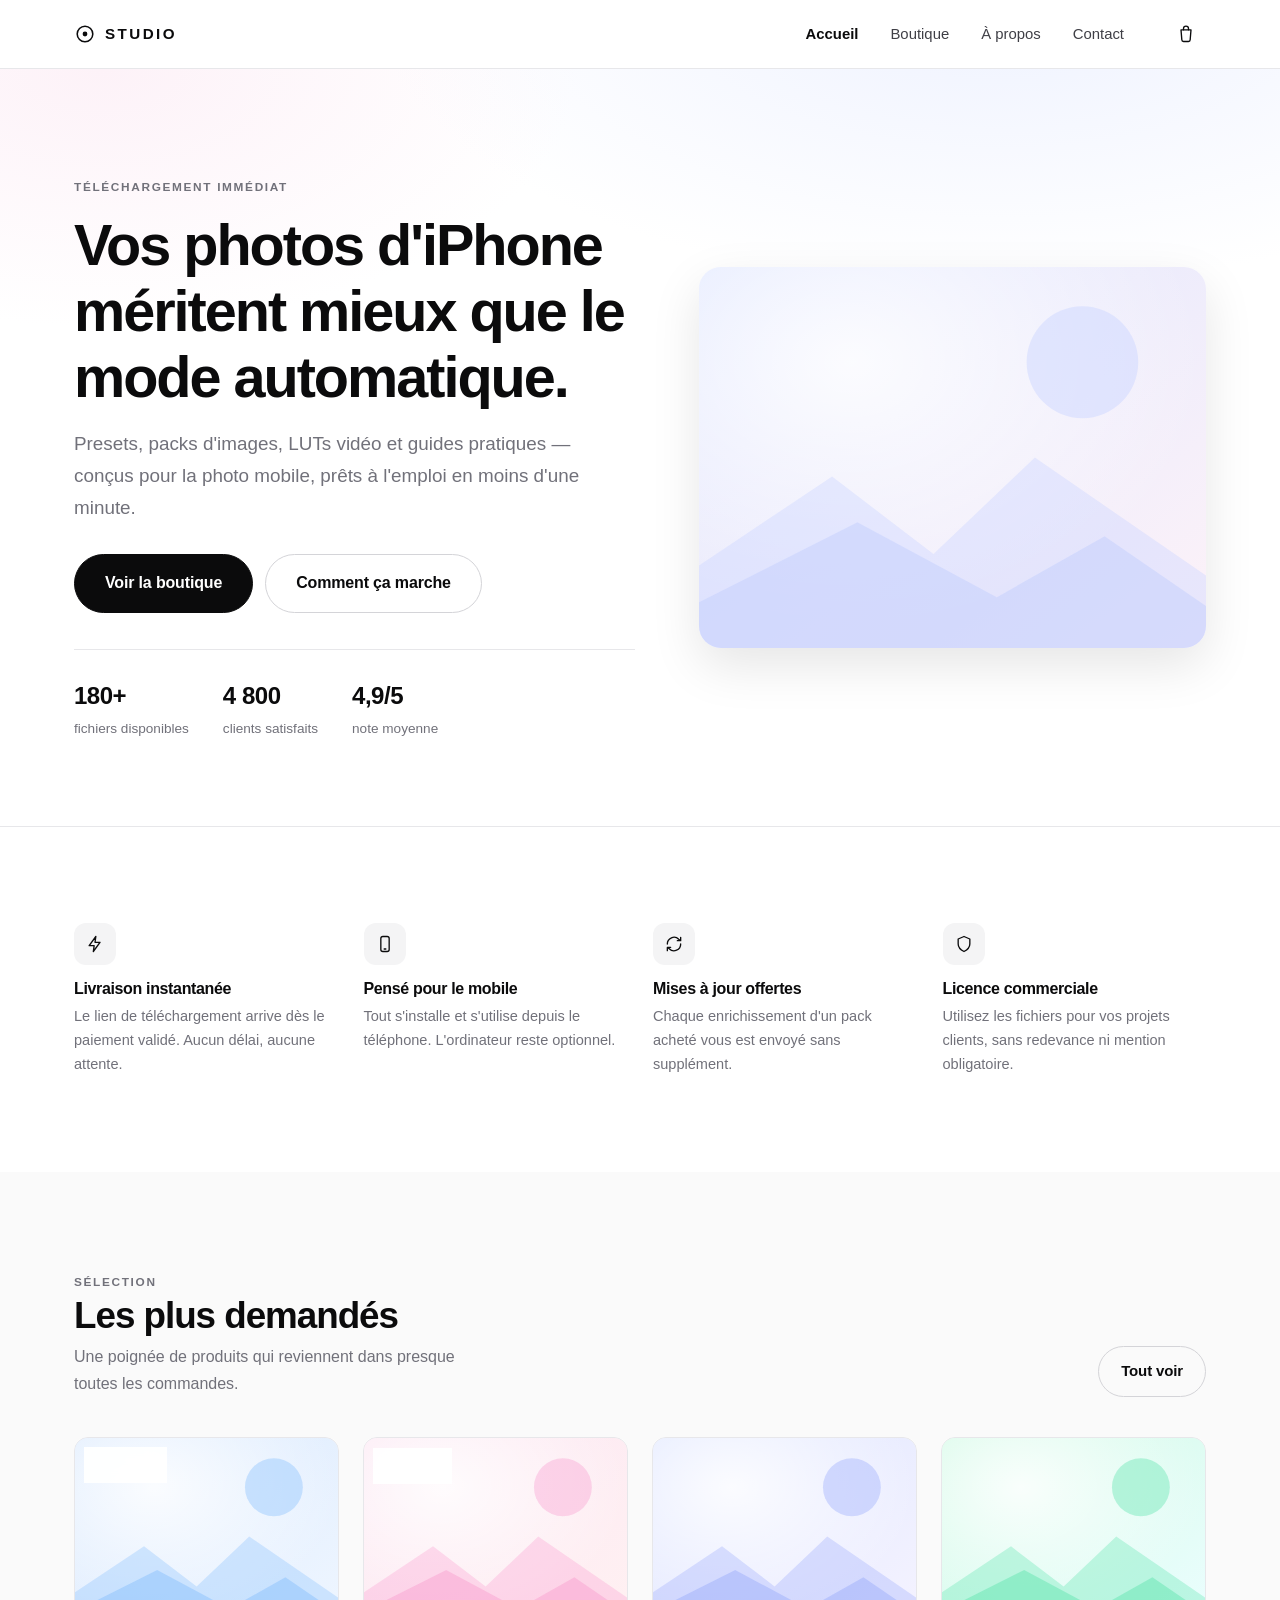
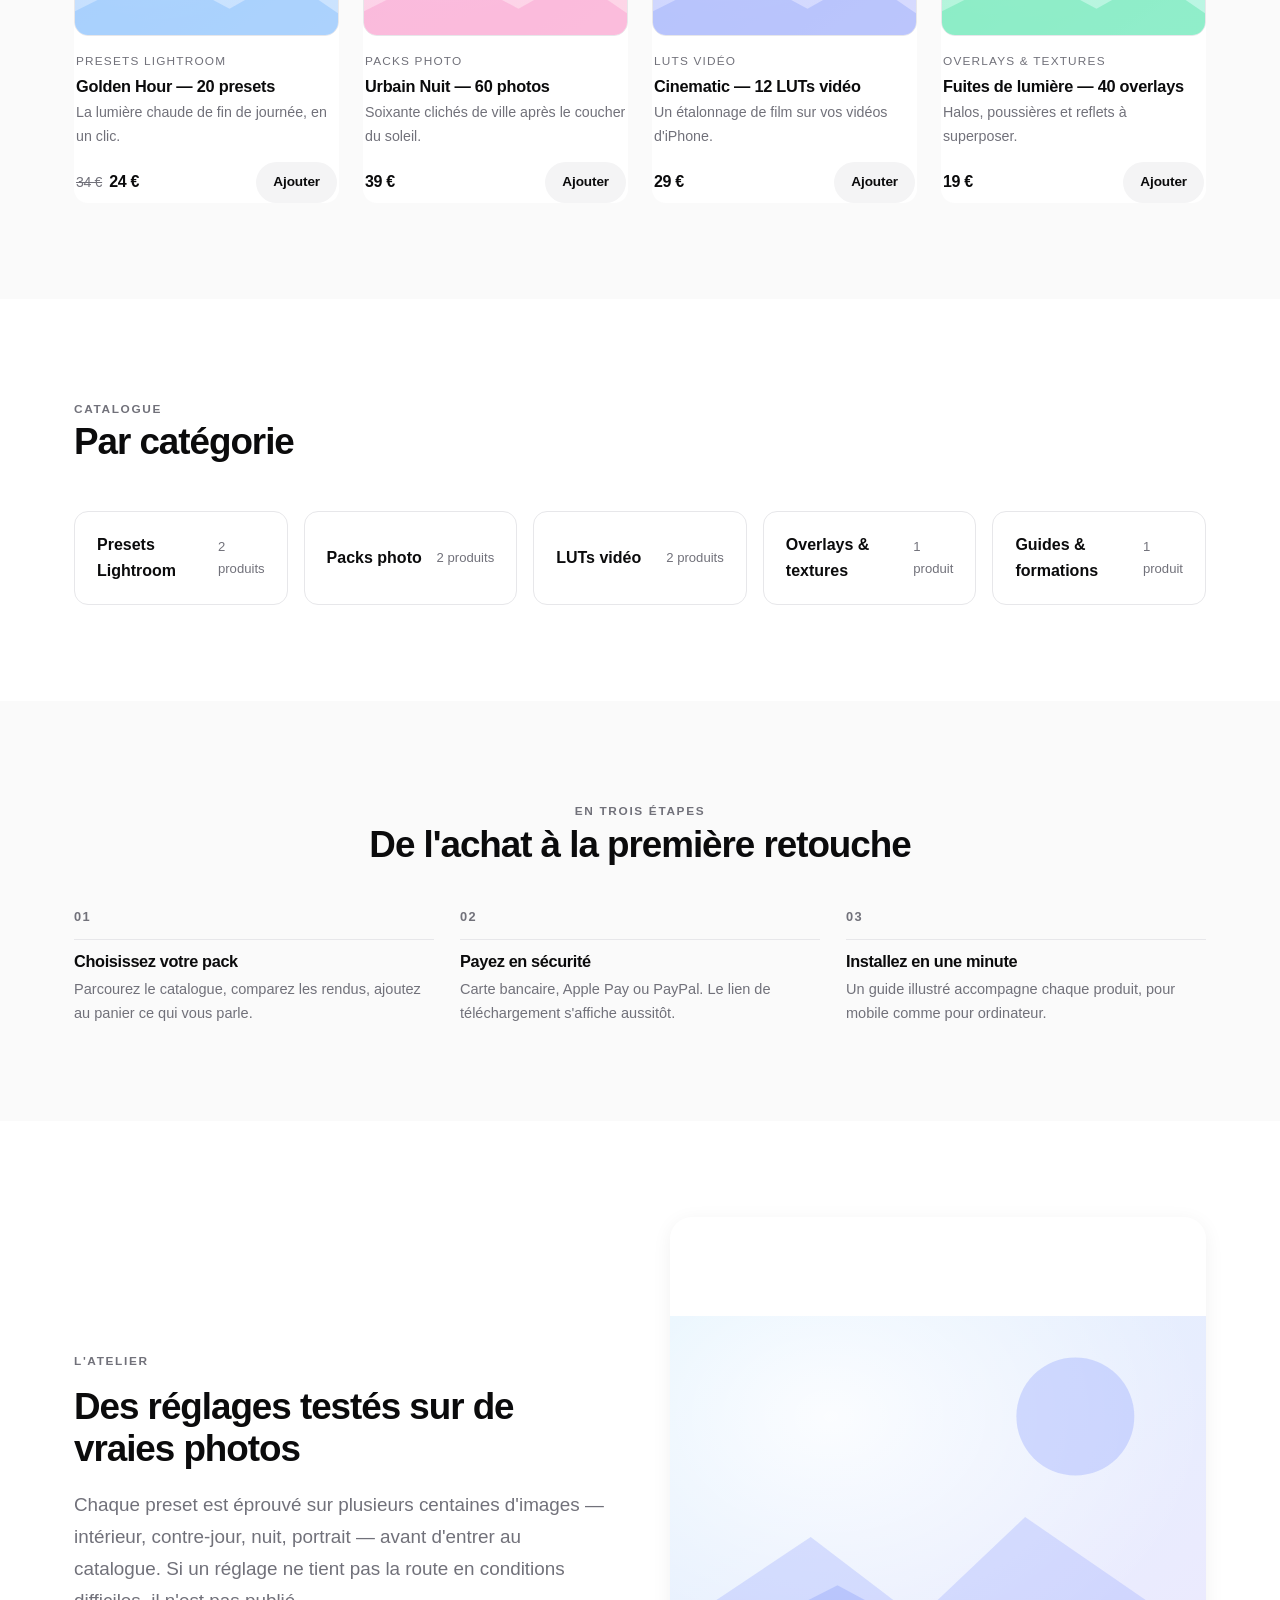
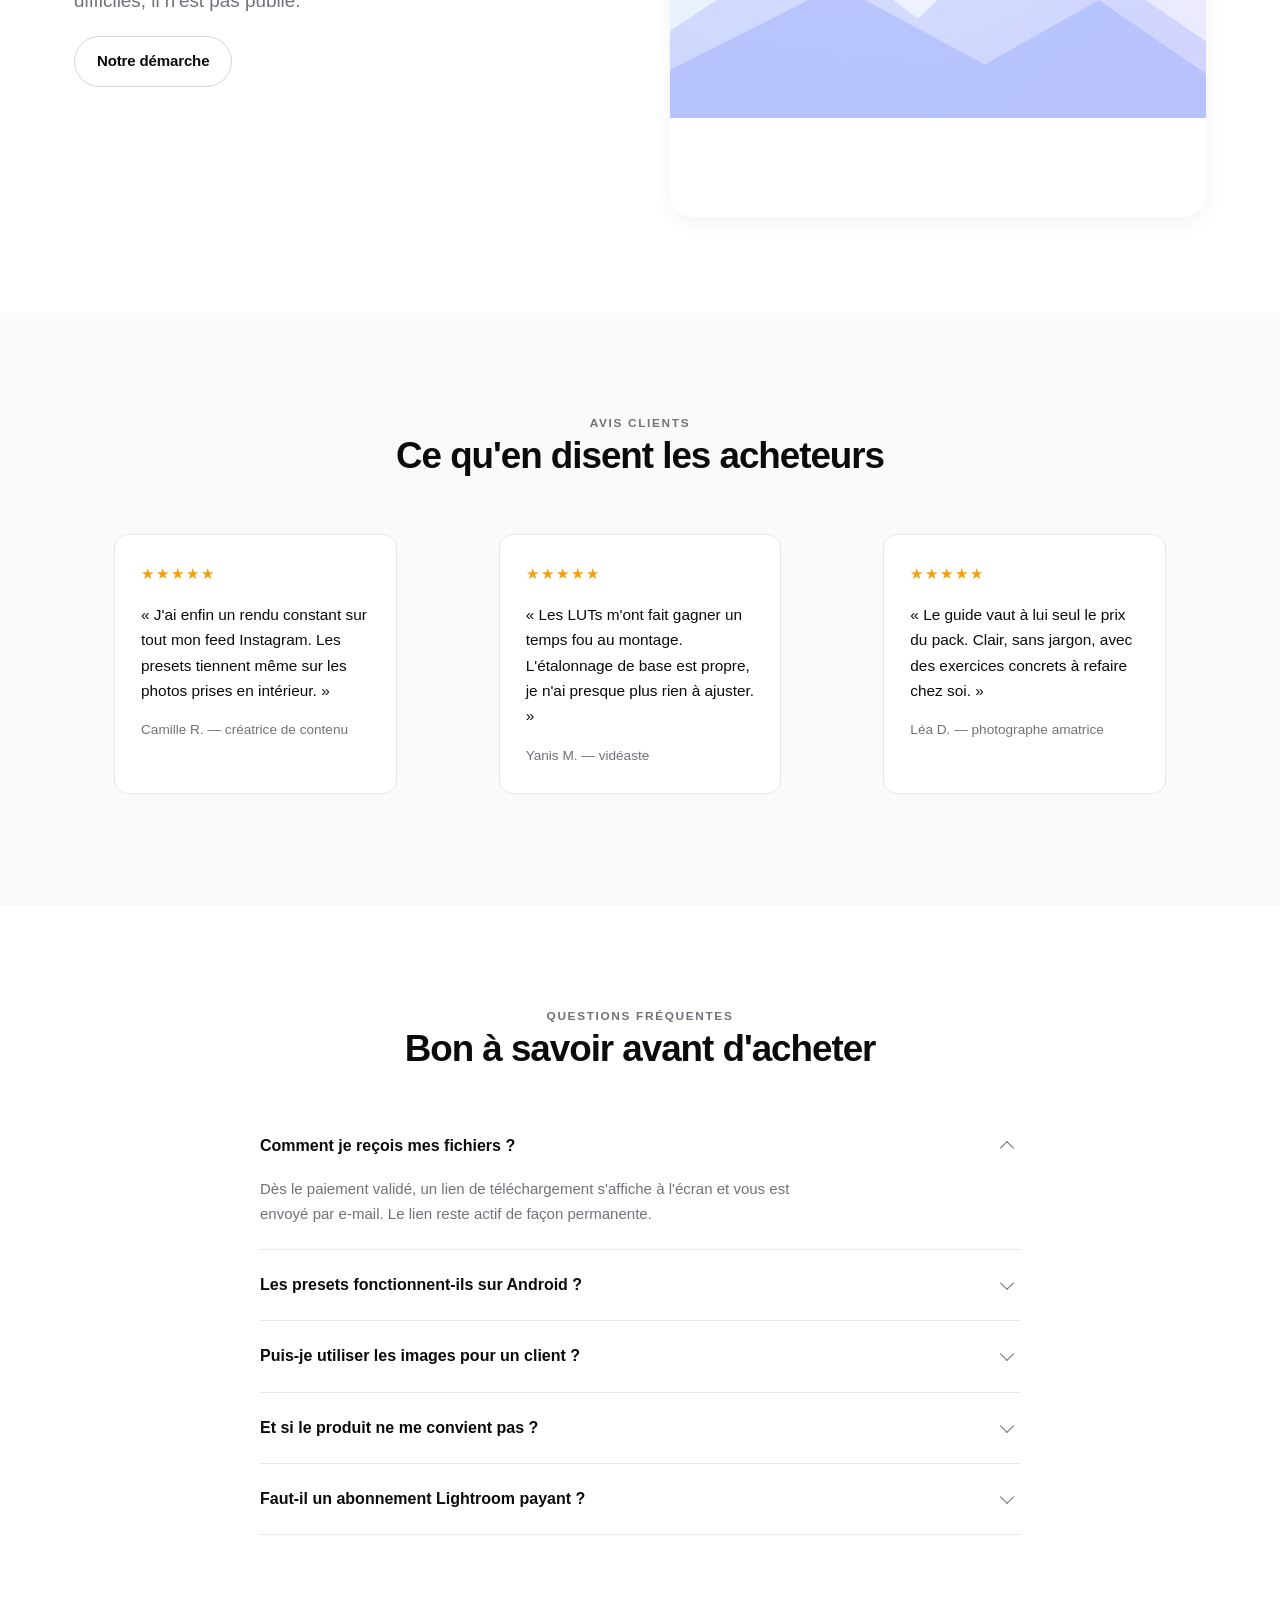
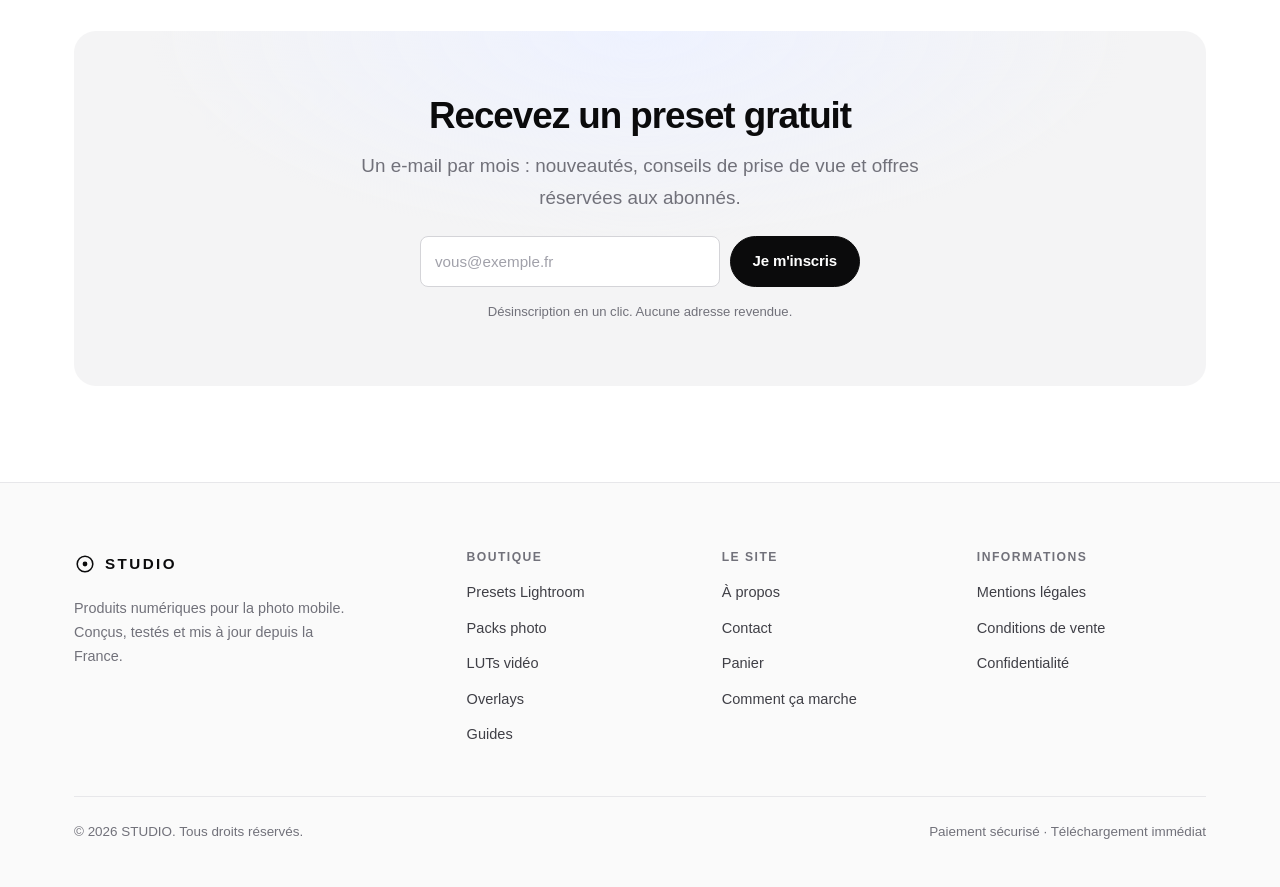
==== index.html @ 1406fff4 "Ajoute le thème complet de boutique de produits numériques Site statique en HTML/CSS/JS, sans dépend" ====
<!DOCTYPE html>
<html lang="fr">
<head>
<meta charset="utf-8">
<meta name="viewport" content="width=device-width, initial-scale=1">
<title>STUDIO — Produits numériques pour la photo mobile</title>
<meta name="description" content="Presets, packs photo, LUTs et guides pour tirer le meilleur de vos photos prises au smartphone. Téléchargement immédiat.">
<link rel="icon" href="assets/img/favicon.svg" type="image/svg+xml">
<link rel="stylesheet" href="assets/css/style.css">
</head>
<body>
<a class="skip-link" href="#contenu">Aller au contenu</a>

<!-- ================= EN-TÊTE ================= -->
<header class="header">
  <div class="container header__inner">
    <a class="logo" href="index.html">
      <svg viewBox="0 0 24 24" fill="none" stroke="currentColor" stroke-width="1.7" aria-hidden="true">
        <circle cx="12" cy="12" r="8.5"/><circle cx="12" cy="12" r="2.6" fill="currentColor" stroke="none"/>
      </svg>
      STUDIO
    </a>

    <nav class="nav" id="nav" aria-label="Navigation principale">
      <a href="index.html" aria-current="page">Accueil</a>
      <a href="boutique.html">Boutique</a>
      <a href="a-propos.html">À propos</a>
      <a href="contact.html">Contact</a>
    </nav>

    <div class="header__actions">
      <a class="icon-btn" href="panier.html" aria-label="Voir le panier">
        <svg viewBox="0 0 24 24" fill="none" stroke="currentColor" stroke-width="1.6" stroke-linecap="round" stroke-linejoin="round" aria-hidden="true">
          <path d="M6 7h12l-1 12a2 2 0 01-2 2H9a2 2 0 01-2-2L6 7z"/><path d="M9 7V5.5a3 3 0 016 0V7"/>
        </svg>
        <span class="cart-count" data-cart-count hidden>0</span>
      </a>
      <button class="icon-btn burger" id="burger" aria-label="Ouvrir le menu" aria-expanded="false" aria-controls="nav">
        <svg viewBox="0 0 24 24" fill="none" stroke="currentColor" stroke-width="1.7" stroke-linecap="round" aria-hidden="true">
          <path d="M4 7h16M4 12h16M4 17h16"/>
        </svg>
      </button>
    </div>
  </div>
</header>

<main id="contenu">

  <!-- ================= HERO ================= -->
  <section class="hero">
    <div class="container hero__grid">
      <div>
        <p class="eyebrow">Téléchargement immédiat</p>
        <h1>Vos photos d'iPhone méritent mieux que le mode automatique.</h1>
        <p class="lead">
          Presets, packs d'images, LUTs vidéo et guides pratiques — conçus pour
          la photo mobile, prêts à l'emploi en moins d'une minute.
        </p>
        <div class="btn-row">
          <a class="btn btn--lg" href="boutique.html">Voir la boutique</a>
          <a class="btn btn--ghost btn--lg" href="#comment">Comment ça marche</a>
        </div>

        <div class="hero__stats">
          <div><strong>180+</strong><span>fichiers disponibles</span></div>
          <div><strong>4 800</strong><span>clients satisfaits</span></div>
          <div><strong>4,9/5</strong><span>note moyenne</span></div>
        </div>
      </div>

      <div class="hero__media">
        <img src="assets/img/hero.svg" alt="Aperçu d'une photo retouchée" width="800" height="600" fetchpriority="high">
      </div>
    </div>
  </section>

  <!-- ================= AVANTAGES ================= -->
  <section class="section section--line">
    <div class="container">
      <div class="features">
        <div class="feature reveal">
          <div class="feature__icon">
            <svg viewBox="0 0 24 24" fill="none" stroke="currentColor" stroke-width="1.6" stroke-linecap="round" stroke-linejoin="round" aria-hidden="true"><path d="M13 3L5 14h6l-1 7 8-11h-6l1-7z"/></svg>
          </div>
          <h3>Livraison instantanée</h3>
          <p>Le lien de téléchargement arrive dès le paiement validé. Aucun délai, aucune attente.</p>
        </div>
        <div class="feature reveal">
          <div class="feature__icon">
            <svg viewBox="0 0 24 24" fill="none" stroke="currentColor" stroke-width="1.6" stroke-linecap="round" stroke-linejoin="round" aria-hidden="true"><rect x="7" y="3" width="10" height="18" rx="2.5"/><path d="M11 18h2"/></svg>
          </div>
          <h3>Pensé pour le mobile</h3>
          <p>Tout s'installe et s'utilise depuis le téléphone. L'ordinateur reste optionnel.</p>
        </div>
        <div class="feature reveal">
          <div class="feature__icon">
            <svg viewBox="0 0 24 24" fill="none" stroke="currentColor" stroke-width="1.6" stroke-linecap="round" stroke-linejoin="round" aria-hidden="true"><path d="M4 12a8 8 0 0113.7-5.7L20 8M20 4v4h-4M20 12a8 8 0 01-13.7 5.7L4 16M4 20v-4h4"/></svg>
          </div>
          <h3>Mises à jour offertes</h3>
          <p>Chaque enrichissement d'un pack acheté vous est envoyé sans supplément.</p>
        </div>
        <div class="feature reveal">
          <div class="feature__icon">
            <svg viewBox="0 0 24 24" fill="none" stroke="currentColor" stroke-width="1.6" stroke-linecap="round" stroke-linejoin="round" aria-hidden="true"><path d="M12 3l7 3v6c0 4-3 7-7 9-4-2-7-5-7-9V6l7-3z"/></svg>
          </div>
          <h3>Licence commerciale</h3>
          <p>Utilisez les fichiers pour vos projets clients, sans redevance ni mention obligatoire.</p>
        </div>
      </div>
    </div>
  </section>

  <!-- ================= PRODUITS VEDETTES ================= -->
  <section class="section section--soft">
    <div class="container">
      <div class="section-head">
        <div>
          <p class="eyebrow">Sélection</p>
          <h2>Les plus demandés</h2>
          <p>Une poignée de produits qui reviennent dans presque toutes les commandes.</p>
        </div>
        <a class="btn btn--ghost" href="boutique.html">Tout voir</a>
      </div>
      <div class="grid-products" id="grille-vedettes"></div>
    </div>
  </section>

  <!-- ================= CATÉGORIES ================= -->
  <section class="section">
    <div class="container">
      <div class="section-head">
        <div>
          <p class="eyebrow">Catalogue</p>
          <h2>Par catégorie</h2>
        </div>
      </div>
      <div class="cat-grid" id="grille-categories"></div>
    </div>
  </section>

  <!-- ================= COMMENT ÇA MARCHE ================= -->
  <section class="section section--soft" id="comment">
    <div class="container">
      <div class="section-head text-center" style="display:block;text-align:center">
        <p class="eyebrow">En trois étapes</p>
        <h2>De l'achat à la première retouche</h2>
      </div>
      <div class="steps">
        <div class="step reveal">
          <h3>Choisissez votre pack</h3>
          <p>Parcourez le catalogue, comparez les rendus, ajoutez au panier ce qui vous parle.</p>
        </div>
        <div class="step reveal">
          <h3>Payez en sécurité</h3>
          <p>Carte bancaire, Apple&nbsp;Pay ou PayPal. Le lien de téléchargement s'affiche aussitôt.</p>
        </div>
        <div class="step reveal">
          <h3>Installez en une minute</h3>
          <p>Un guide illustré accompagne chaque produit, pour mobile comme pour ordinateur.</p>
        </div>
      </div>
    </div>
  </section>

  <!-- ================= À PROPOS (aperçu) ================= -->
  <section class="section">
    <div class="container split">
      <div>
        <p class="eyebrow">L'atelier</p>
        <h2>Des réglages testés sur de vraies photos</h2>
        <p class="lead">
          Chaque preset est éprouvé sur plusieurs centaines d'images — intérieur,
          contre-jour, nuit, portrait — avant d'entrer au catalogue. Si un réglage
          ne tient pas la route en conditions difficiles, il n'est pas publié.
        </p>
        <div class="btn-row">
          <a class="btn btn--ghost" href="a-propos.html">Notre démarche</a>
        </div>
      </div>
      <img src="assets/img/apropos.svg" alt="Espace de travail de retouche" width="800" height="600" loading="lazy">
    </div>
  </section>

  <!-- ================= AVIS ================= -->
  <section class="section section--soft">
    <div class="container">
      <div class="section-head text-center" style="display:block;text-align:center">
        <p class="eyebrow">Avis clients</p>
        <h2>Ce qu'en disent les acheteurs</h2>
      </div>
      <div class="quotes">
        <blockquote class="quote reveal">
          <p class="stars" aria-label="5 étoiles sur 5">★★★★★</p>
          <p>« J'ai enfin un rendu constant sur tout mon feed Instagram. Les presets tiennent même sur les photos prises en intérieur. »</p>
          <footer>Camille R. — créatrice de contenu</footer>
        </blockquote>
        <blockquote class="quote reveal">
          <p class="stars" aria-label="5 étoiles sur 5">★★★★★</p>
          <p>« Les LUTs m'ont fait gagner un temps fou au montage. L'étalonnage de base est propre, je n'ai presque plus rien à ajuster. »</p>
          <footer>Yanis M. — vidéaste</footer>
        </blockquote>
        <blockquote class="quote reveal">
          <p class="stars" aria-label="5 étoiles sur 5">★★★★★</p>
          <p>« Le guide vaut à lui seul le prix du pack. Clair, sans jargon, avec des exercices concrets à refaire chez soi. »</p>
          <footer>Léa D. — photographe amatrice</footer>
        </blockquote>
      </div>
    </div>
  </section>

  <!-- ================= FAQ ================= -->
  <section class="section">
    <div class="container">
      <div class="section-head text-center" style="display:block;text-align:center">
        <p class="eyebrow">Questions fréquentes</p>
        <h2>Bon à savoir avant d'acheter</h2>
      </div>
      <div class="faq">
        <details open>
          <summary>Comment je reçois mes fichiers ?</summary>
          <p>Dès le paiement validé, un lien de téléchargement s'affiche à l'écran et vous est envoyé par e-mail. Le lien reste actif de façon permanente.</p>
        </details>
        <details>
          <summary>Les presets fonctionnent-ils sur Android ?</summary>
          <p>Oui. Les fichiers .DNG et .XMP s'importent dans Lightroom mobile sur Android comme sur iOS, ainsi que dans Lightroom Classic et Camera Raw sur ordinateur.</p>
        </details>
        <details>
          <summary>Puis-je utiliser les images pour un client ?</summary>
          <p>Oui, la licence commerciale est incluse dans tous les packs photo et LUTs. Seule la revente ou la redistribution des fichiers tels quels est interdite.</p>
        </details>
        <details>
          <summary>Et si le produit ne me convient pas ?</summary>
          <p>Écrivez-nous dans les quatorze jours en expliquant ce qui ne va pas : soit nous vous aidons à obtenir le rendu voulu, soit nous vous remboursons.</p>
        </details>
        <details>
          <summary>Faut-il un abonnement Lightroom payant ?</summary>
          <p>Non. La version gratuite de Lightroom mobile suffit pour importer et appliquer les presets fournis.</p>
        </details>
      </div>
    </div>
  </section>

  <!-- ================= CTA ================= -->
  <section class="section" style="padding-top:0">
    <div class="container">
      <div class="cta-band">
        <h2>Recevez un preset gratuit</h2>
        <p class="lead" style="margin-inline:auto">
          Un e-mail par mois : nouveautés, conseils de prise de vue et offres réservées aux abonnés.
        </p>
        <form class="newsletter" data-form-demo="Merci ! Votre preset gratuit arrive par e-mail." novalidate>
          <label class="sr-only" for="email-newsletter">Votre adresse e-mail</label>
          <input class="input" id="email-newsletter" type="email" name="email" placeholder="vous@exemple.fr" required>
          <button class="btn" type="submit">Je m'inscris</button>
        </form>
        <p class="form-note" style="margin-top:14px">Désinscription en un clic. Aucune adresse revendue.</p>
      </div>
    </div>
  </section>

</main>

<!-- ================= PIED DE PAGE ================= -->
<footer class="footer">
  <div class="container">
    <div class="footer__grid">
      <div class="footer__brand">
        <a class="logo" href="index.html">
          <svg viewBox="0 0 24 24" fill="none" stroke="currentColor" stroke-width="1.7" aria-hidden="true">
            <circle cx="12" cy="12" r="8.5"/><circle cx="12" cy="12" r="2.6" fill="currentColor" stroke="none"/>
          </svg>
          STUDIO
        </a>
        <p>Produits numériques pour la photo mobile. Conçus, testés et mis à jour depuis la France.</p>
      </div>
      <div>
        <h4>Boutique</h4>
        <ul>
          <li><a href="boutique.html?categorie=presets">Presets Lightroom</a></li>
          <li><a href="boutique.html?categorie=packs">Packs photo</a></li>
          <li><a href="boutique.html?categorie=luts">LUTs vidéo</a></li>
          <li><a href="boutique.html?categorie=overlays">Overlays</a></li>
          <li><a href="boutique.html?categorie=guides">Guides</a></li>
        </ul>
      </div>
      <div>
        <h4>Le site</h4>
        <ul>
          <li><a href="a-propos.html">À propos</a></li>
          <li><a href="contact.html">Contact</a></li>
          <li><a href="panier.html">Panier</a></li>
          <li><a href="index.html#comment">Comment ça marche</a></li>
        </ul>
      </div>
      <div>
        <h4>Informations</h4>
        <ul>
          <li><a href="mentions-legales.html">Mentions légales</a></li>
          <li><a href="mentions-legales.html#cgv">Conditions de vente</a></li>
          <li><a href="mentions-legales.html#confidentialite">Confidentialité</a></li>
        </ul>
      </div>
    </div>
    <div class="footer__bottom">
      <p>© <span data-annee>2026</span> STUDIO. Tous droits réservés.</p>
      <p>Paiement sécurisé · Téléchargement immédiat</p>
    </div>
  </div>
</footer>

<script src="assets/js/products.js"></script>
<script src="assets/js/app.js"></script>
</body>
</html>
---- assets/css/style.css ----
/* =============================================================
   STUDIO — thème boutique de produits numériques
   Feuille de style unique. Sections :
     1. Variables & reset      6. Cartes produit
     2. Typographie            7. Page produit
     3. Boutons & formulaires  8. Panier
     4. En-tête & navigation   9. Sections de contenu
     5. Hero                  10. Pied de page & utilitaires
   ============================================================= */

/* ---------- 1. Variables & reset ---------- */
:root {
  --bg: #ffffff;
  --bg-soft: #fafafa;
  --bg-tint: #f4f4f5;
  --text: #0b0b0c;
  --text-soft: #3f3f46;
  --muted: #71717a;
  --line: #e7e7ea;
  --line-strong: #d4d4d8;
  --accent: #0b0b0c;
  --accent-soft: #2563eb;
  --success: #059669;
  --danger: #dc2626;

  --radius-sm: 8px;
  --radius: 14px;
  --radius-lg: 22px;

  --shadow-sm: 0 1px 2px rgba(9, 9, 11, .05);
  --shadow: 0 4px 20px rgba(9, 9, 11, .06);
  --shadow-lg: 0 18px 50px rgba(9, 9, 11, .10);

  --container: 1180px;
  --header-h: 68px;

  --font: -apple-system, BlinkMacSystemFont, "Segoe UI", Inter, Roboto,
    "Helvetica Neue", Arial, sans-serif;

  --ease: cubic-bezier(.22, .61, .36, 1);
}

*,
*::before,
*::after { box-sizing: border-box; }

html {
  -webkit-text-size-adjust: 100%;
  scroll-behavior: smooth;
  scroll-padding-top: calc(var(--header-h) + 16px);
}

body {
  margin: 0;
  font-family: var(--font);
  font-size: 16px;
  line-height: 1.65;
  color: var(--text);
  background: var(--bg);
  -webkit-font-smoothing: antialiased;
  text-rendering: optimizeLegibility;
}

img { max-width: 100%; display: block; }
a { color: inherit; text-decoration: none; }
button { font: inherit; color: inherit; }

:focus-visible {
  outline: 2px solid var(--accent-soft);
  outline-offset: 3px;
  border-radius: 4px;
}

::selection { background: #0b0b0c; color: #fff; }

.container {
  width: 100%;
  max-width: var(--container);
  margin-inline: auto;
  padding-inline: 24px;
}

.skip-link {
  position: absolute;
  left: -9999px;
  top: 8px;
  z-index: 200;
  background: var(--text);
  color: #fff;
  padding: 10px 16px;
  border-radius: var(--radius-sm);
}
.skip-link:focus { left: 16px; }

/* ---------- 2. Typographie ---------- */
h1, h2, h3, h4 {
  margin: 0 0 .5em;
  line-height: 1.15;
  letter-spacing: -.022em;
  font-weight: 600;
}
h1 { font-size: clamp(2.1rem, 5.2vw, 3.6rem); letter-spacing: -.035em; }
h2 { font-size: clamp(1.6rem, 3.4vw, 2.3rem); letter-spacing: -.028em; }
h3 { font-size: 1.15rem; }
p  { margin: 0 0 1em; }

.lead {
  font-size: clamp(1.02rem, 1.6vw, 1.18rem);
  color: var(--muted);
  line-height: 1.7;
  max-width: 58ch;
}

.eyebrow {
  display: inline-block;
  font-size: .74rem;
  font-weight: 600;
  letter-spacing: .14em;
  text-transform: uppercase;
  color: var(--muted);
  margin-bottom: 14px;
}

.section-head {
  display: flex;
  align-items: flex-end;
  justify-content: space-between;
  gap: 24px;
  flex-wrap: wrap;
  margin-bottom: 40px;
}
.section-head h2 { margin-bottom: .2em; }
.section-head p { margin: 0; color: var(--muted); max-width: 46ch; }

.text-center { text-align: center; }
.text-center .lead,
.text-center .section-head p { margin-inline: auto; }
.text-center .section-head { flex-direction: column; align-items: center; }

/* ---------- 3. Boutons & formulaires ---------- */
.btn {
  --btn-bg: var(--accent);
  --btn-fg: #fff;
  --btn-bd: var(--accent);
  display: inline-flex;
  align-items: center;
  justify-content: center;
  gap: 9px;
  padding: 12px 22px;
  border: 1px solid var(--btn-bd);
  border-radius: 999px;
  background: var(--btn-bg);
  color: var(--btn-fg);
  font-size: .94rem;
  font-weight: 550;
  letter-spacing: -.01em;
  cursor: pointer;
  transition: transform .18s var(--ease), background .18s var(--ease),
    border-color .18s var(--ease), color .18s var(--ease), box-shadow .18s var(--ease);
  white-space: nowrap;
}
.btn:hover { transform: translateY(-1px); box-shadow: var(--shadow); }
.btn:active { transform: translateY(0); }

.btn--ghost {
  --btn-bg: transparent;
  --btn-fg: var(--text);
  --btn-bd: var(--line-strong);
}
.btn--ghost:hover { --btn-bd: var(--text); }

.btn--soft {
  --btn-bg: var(--bg-tint);
  --btn-fg: var(--text);
  --btn-bd: transparent;
}
.btn--soft:hover { --btn-bg: #e9e9ec; }

.btn--block { width: 100%; }
.btn--lg { padding: 15px 30px; font-size: 1rem; }
.btn--sm { padding: 8px 16px; font-size: .85rem; }
.btn[disabled] { opacity: .45; pointer-events: none; }

.btn-row {
  display: flex;
  gap: 12px;
  flex-wrap: wrap;
}
.text-center .btn-row { justify-content: center; }

.field { margin-bottom: 18px; }
.field label {
  display: block;
  font-size: .86rem;
  font-weight: 550;
  margin-bottom: 7px;
}
.input,
.select,
.textarea {
  width: 100%;
  padding: 12px 14px;
  border: 1px solid var(--line-strong);
  border-radius: var(--radius-sm);
  background: var(--bg);
  font: inherit;
  font-size: .95rem;
  color: var(--text);
  transition: border-color .16s var(--ease), box-shadow .16s var(--ease);
}
.input::placeholder, .textarea::placeholder { color: #a1a1aa; }
.input:focus, .select:focus, .textarea:focus {
  outline: none;
  border-color: var(--text);
  box-shadow: 0 0 0 3px rgba(11, 11, 12, .07);
}
.textarea { resize: vertical; min-height: 140px; }
.select {
  appearance: none;
  padding-right: 38px;
  background-image: url("data:image/svg+xml,%3Csvg xmlns='http://www.w3.org/2000/svg' viewBox='0 0 12 12'%3E%3Cpath d='M2 4.5L6 8.5L10 4.5' stroke='%2371717a' stroke-width='1.5' fill='none' stroke-linecap='round'/%3E%3C/svg%3E");
  background-repeat: no-repeat;
  background-position: right 13px center;
  background-size: 12px;
  cursor: pointer;
}
.form-note { font-size: .82rem; color: var(--muted); margin: 0; }

/* ---------- 4. En-tête & navigation ---------- */
.header {
  position: sticky;
  top: 0;
  z-index: 100;
  background: rgba(255, 255, 255, .82);
  backdrop-filter: saturate(180%) blur(14px);
  -webkit-backdrop-filter: saturate(180%) blur(14px);
  border-bottom: 1px solid var(--line);
}
.header__inner {
  height: var(--header-h);
  display: flex;
  align-items: center;
  gap: 28px;
}

.logo {
  display: inline-flex;
  align-items: center;
  gap: 9px;
  font-weight: 650;
  letter-spacing: .16em;
  font-size: .95rem;
  text-transform: uppercase;
}
.logo svg { width: 22px; height: 22px; flex: none; }

.nav {
  display: flex;
  align-items: center;
  gap: 4px;
  margin-left: auto;
}
.nav a {
  padding: 8px 14px;
  border-radius: 999px;
  font-size: .93rem;
  color: var(--text-soft);
  transition: color .16s var(--ease), background .16s var(--ease);
}
.nav a:hover { color: var(--text); background: var(--bg-tint); }
.nav a[aria-current="page"] { color: var(--text); font-weight: 550; }

.header__actions { display: flex; align-items: center; gap: 8px; }

.icon-btn {
  position: relative;
  display: inline-flex;
  align-items: center;
  justify-content: center;
  width: 40px;
  height: 40px;
  border: 1px solid transparent;
  border-radius: 999px;
  background: transparent;
  cursor: pointer;
  transition: background .16s var(--ease), border-color .16s var(--ease);
}
.icon-btn:hover { background: var(--bg-tint); }
.icon-btn svg { width: 20px; height: 20px; }

.cart-count {
  position: absolute;
  top: 2px;
  right: 1px;
  min-width: 18px;
  height: 18px;
  padding: 0 5px;
  display: grid;
  place-items: center;
  border-radius: 999px;
  background: var(--text);
  color: #fff;
  font-size: .68rem;
  font-weight: 600;
  line-height: 1;
}
.cart-count[hidden] { display: none; }

.burger { display: none; }

@media (max-width: 860px) {
  .burger { display: inline-flex; }
  .nav {
    position: fixed;
    inset: var(--header-h) 0 auto 0;
    flex-direction: column;
    align-items: stretch;
    gap: 2px;
    padding: 16px 24px 26px;
    background: var(--bg);
    border-bottom: 1px solid var(--line);
    box-shadow: var(--shadow);
    transform: translateY(-8px);
    opacity: 0;
    pointer-events: none;
    transition: opacity .2s var(--ease), transform .2s var(--ease);
  }
  .nav[data-open="true"] {
    transform: translateY(0);
    opacity: 1;
    pointer-events: auto;
  }
  .nav a { padding: 12px 14px; font-size: 1rem; }
}

/* ---------- 5. Hero ---------- */
.hero {
  padding: clamp(56px, 9vw, 104px) 0 clamp(48px, 7vw, 84px);
  background:
    radial-gradient(900px 420px at 78% -10%, #eef2ff 0%, rgba(238, 242, 255, 0) 70%),
    radial-gradient(700px 380px at 8% 0%, #fdf2f8 0%, rgba(253, 242, 248, 0) 68%);
}
.hero__grid {
  display: grid;
  grid-template-columns: 1.05fr .95fr;
  gap: clamp(32px, 5vw, 64px);
  align-items: center;
}
.hero h1 { margin-bottom: 18px; }
.hero .lead { margin-bottom: 30px; }

.hero__media {
  position: relative;
  border-radius: var(--radius-lg);
  overflow: hidden;
  box-shadow: var(--shadow-lg);
  aspect-ratio: 4 / 3;
}
.hero__media img { width: 100%; height: 100%; object-fit: cover; }

.hero__stats {
  display: flex;
  gap: 34px;
  flex-wrap: wrap;
  margin-top: 36px;
  padding-top: 26px;
  border-top: 1px solid var(--line);
}
.hero__stats div strong {
  display: block;
  font-size: 1.5rem;
  font-weight: 600;
  letter-spacing: -.02em;
}
.hero__stats div span { font-size: .85rem; color: var(--muted); }

@media (max-width: 860px) {
  .hero__grid { grid-template-columns: 1fr; }
  .hero__media { order: -1; aspect-ratio: 16 / 10; }
}

/* ---------- 6. Cartes produit ---------- */
.section { padding: clamp(56px, 8vw, 96px) 0; }
.section--soft { background: var(--bg-soft); }
.section--line { border-top: 1px solid var(--line); }

.grid-products {
  display: grid;
  grid-template-columns: repeat(auto-fill, minmax(258px, 1fr));
  gap: 28px 24px;
}

.card {
  display: flex;
  flex-direction: column;
  background: var(--bg);
  border-radius: var(--radius);
  transition: transform .22s var(--ease);
}
.card:hover { transform: translateY(-4px); }
.card:hover .card__media img { transform: scale(1.045); }

.card__media {
  position: relative;
  border-radius: var(--radius);
  overflow: hidden;
  background: var(--bg-tint);
  aspect-ratio: 4 / 3;
  border: 1px solid var(--line);
}
.card__media img {
  width: 100%;
  height: 100%;
  object-fit: cover;
  transition: transform .5s var(--ease);
}

.badge {
  position: absolute;
  top: 12px;
  left: 12px;
  padding: 5px 11px;
  border-radius: 999px;
  background: rgba(255, 255, 255, .92);
  backdrop-filter: blur(6px);
  font-size: .72rem;
  font-weight: 600;
  letter-spacing: .02em;
  box-shadow: var(--shadow-sm);
}

.card__body { padding: 16px 2px 0; flex: 1; display: flex; flex-direction: column; }
.card__cat {
  font-size: .74rem;
  letter-spacing: .1em;
  text-transform: uppercase;
  color: var(--muted);
  margin-bottom: 6px;
}
.card__title { font-size: 1.02rem; font-weight: 600; margin: 0 0 5px; letter-spacing: -.015em; }
.card__desc {
  font-size: .89rem;
  color: var(--muted);
  margin: 0 0 14px;
  flex: 1;
  display: -webkit-box;
  -webkit-line-clamp: 2;
  -webkit-box-orient: vertical;
  overflow: hidden;
}
.card__foot {
  display: flex;
  align-items: center;
  justify-content: space-between;
  gap: 12px;
}

.price { font-weight: 600; letter-spacing: -.02em; }
.price s { color: var(--muted); font-weight: 400; margin-right: 7px; font-size: .88em; }

.empty-state {
  grid-column: 1 / -1;
  padding: 64px 20px;
  text-align: center;
  color: var(--muted);
  border: 1px dashed var(--line-strong);
  border-radius: var(--radius);
}

/* Filtres boutique */
.filters {
  display: flex;
  align-items: center;
  gap: 12px;
  flex-wrap: wrap;
  margin-bottom: 32px;
  padding-bottom: 24px;
  border-bottom: 1px solid var(--line);
}
.chips { display: flex; gap: 8px; flex-wrap: wrap; }
.chip {
  padding: 8px 15px;
  border: 1px solid var(--line-strong);
  border-radius: 999px;
  background: transparent;
  font-size: .87rem;
  cursor: pointer;
  transition: all .16s var(--ease);
}
.chip:hover { border-color: var(--text); }
.chip[aria-pressed="true"] {
  background: var(--text);
  border-color: var(--text);
  color: #fff;
}
.filters__right {
  margin-left: auto;
  display: flex;
  gap: 10px;
  align-items: center;
  flex-wrap: wrap;
}
.filters__right .input { width: 210px; }
.filters__right .select { width: auto; }
.result-count { font-size: .86rem; color: var(--muted); margin-bottom: 20px; }

/* ---------- 7. Page produit ---------- */
.breadcrumb {
  font-size: .84rem;
  color: var(--muted);
  padding: 22px 0 0;
}
.breadcrumb a:hover { color: var(--text); text-decoration: underline; }
.breadcrumb span { margin: 0 7px; }

.product {
  display: grid;
  grid-template-columns: 1.1fr .9fr;
  gap: clamp(30px, 5vw, 62px);
  padding: 34px 0 clamp(56px, 8vw, 90px);
  align-items: start;
}
.product__media { position: sticky; top: calc(var(--header-h) + 22px); }
.gallery__main {
  border-radius: var(--radius-lg);
  overflow: hidden;
  border: 1px solid var(--line);
  background: var(--bg-tint);
  aspect-ratio: 4 / 3;
}
.gallery__main img { width: 100%; height: 100%; object-fit: cover; }
.gallery__thumbs {
  display: flex;
  gap: 12px;
  margin-top: 12px;
  flex-wrap: wrap;
}
.gallery__thumbs button {
  width: 84px;
  aspect-ratio: 4 / 3;
  padding: 0;
  border: 1px solid var(--line);
  border-radius: var(--radius-sm);
  overflow: hidden;
  background: none;
  cursor: pointer;
  transition: border-color .16s var(--ease), opacity .16s var(--ease);
  opacity: .68;
}
.gallery__thumbs button:hover { opacity: 1; }
.gallery__thumbs button[aria-current="true"] { border-color: var(--text); opacity: 1; }
.gallery__thumbs img { width: 100%; height: 100%; object-fit: cover; }

.product__info h1 { font-size: clamp(1.7rem, 3.4vw, 2.4rem); margin-bottom: 12px; }
.product__price {
  display: flex;
  align-items: baseline;
  gap: 12px;
  font-size: 1.7rem;
  font-weight: 600;
  letter-spacing: -.03em;
  margin: 4px 0 20px;
}
.product__price s { font-size: 1.05rem; color: var(--muted); font-weight: 400; }
.product__actions { display: flex; gap: 12px; flex-wrap: wrap; margin: 26px 0 22px; }

.list-check { list-style: none; padding: 0; margin: 0 0 26px; }
.list-check li {
  position: relative;
  padding-left: 28px;
  margin-bottom: 9px;
  font-size: .94rem;
  color: var(--text-soft);
}
.list-check li::before {
  content: "";
  position: absolute;
  left: 0;
  top: .52em;
  width: 15px;
  height: 8px;
  border-left: 1.8px solid var(--success);
  border-bottom: 1.8px solid var(--success);
  transform: rotate(-45deg);
}

.specs { width: 100%; border-collapse: collapse; font-size: .92rem; }
.specs th, .specs td { padding: 11px 0; text-align: left; border-bottom: 1px solid var(--line); vertical-align: top; }
.specs th { font-weight: 550; width: 42%; color: var(--muted); }

.reassurance {
  display: grid;
  grid-template-columns: repeat(auto-fit, minmax(150px, 1fr));
  gap: 14px;
  margin-top: 26px;
  padding-top: 22px;
  border-top: 1px solid var(--line);
  font-size: .86rem;
  color: var(--muted);
}
.reassurance div { display: flex; gap: 9px; align-items: flex-start; }
.reassurance svg { width: 17px; height: 17px; flex: none; margin-top: 2px; }

@media (max-width: 860px) {
  .product { grid-template-columns: 1fr; }
  .product__media { position: static; }
}

/* ---------- 8. Panier ---------- */
.cart-layout {
  display: grid;
  grid-template-columns: 1fr 340px;
  gap: 40px;
  align-items: start;
  padding-bottom: clamp(56px, 8vw, 90px);
}
.cart-line {
  display: grid;
  grid-template-columns: 92px 1fr auto;
  gap: 18px;
  align-items: center;
  padding: 18px 0;
  border-bottom: 1px solid var(--line);
}
.cart-line:first-child { border-top: 1px solid var(--line); }
.cart-line__img {
  width: 92px;
  aspect-ratio: 4 / 3;
  border-radius: var(--radius-sm);
  overflow: hidden;
  border: 1px solid var(--line);
}
.cart-line__img img { width: 100%; height: 100%; object-fit: cover; }
.cart-line__name { font-weight: 550; margin: 0 0 3px; }
.cart-line__meta { font-size: .84rem; color: var(--muted); margin: 0; }
.cart-line__end { display: flex; align-items: center; gap: 16px; }

.qty {
  display: inline-flex;
  align-items: center;
  border: 1px solid var(--line-strong);
  border-radius: 999px;
  overflow: hidden;
}
.qty button {
  width: 32px;
  height: 32px;
  border: 0;
  background: transparent;
  cursor: pointer;
  font-size: 1rem;
  line-height: 1;
  transition: background .14s var(--ease);
}
.qty button:hover { background: var(--bg-tint); }
.qty span { min-width: 26px; text-align: center; font-size: .9rem; font-variant-numeric: tabular-nums; }

.link-danger {
  background: none;
  border: 0;
  padding: 0;
  font-size: .84rem;
  color: var(--muted);
  cursor: pointer;
  text-decoration: underline;
  text-underline-offset: 3px;
}
.link-danger:hover { color: var(--danger); }

.summary {
  position: sticky;
  top: calc(var(--header-h) + 22px);
  border: 1px solid var(--line);
  border-radius: var(--radius);
  padding: 24px;
  background: var(--bg-soft);
}
.summary h2 { font-size: 1.1rem; margin-bottom: 18px; }
.summary__row {
  display: flex;
  justify-content: space-between;
  gap: 12px;
  font-size: .93rem;
  margin-bottom: 11px;
  color: var(--text-soft);
}
.summary__total {
  display: flex;
  justify-content: space-between;
  font-size: 1.15rem;
  font-weight: 600;
  letter-spacing: -.02em;
  padding-top: 15px;
  margin-top: 6px;
  border-top: 1px solid var(--line-strong);
  color: var(--text);
}

@media (max-width: 860px) {
  .cart-layout { grid-template-columns: 1fr; }
  .summary { position: static; }
  .cart-line { grid-template-columns: 72px 1fr; }
  .cart-line__img { width: 72px; }
  .cart-line__end { grid-column: 1 / -1; justify-content: space-between; }
}

/* ---------- 9. Sections de contenu ---------- */
.features {
  display: grid;
  grid-template-columns: repeat(auto-fit, minmax(230px, 1fr));
  gap: 30px 26px;
}
.feature__icon {
  display: grid;
  place-items: center;
  width: 42px;
  height: 42px;
  border-radius: 12px;
  background: var(--bg-tint);
  margin-bottom: 15px;
}
.feature__icon svg { width: 20px; height: 20px; }
.feature h3 { font-size: 1rem; margin-bottom: 6px; }
.feature p { font-size: .91rem; color: var(--muted); margin: 0; }

.cat-grid {
  display: grid;
  grid-template-columns: repeat(auto-fit, minmax(200px, 1fr));
  gap: 16px;
}
.cat-card {
  display: flex;
  align-items: center;
  justify-content: space-between;
  gap: 12px;
  padding: 20px 22px;
  border: 1px solid var(--line);
  border-radius: var(--radius);
  background: var(--bg);
  font-weight: 550;
  transition: border-color .18s var(--ease), transform .18s var(--ease);
}
.cat-card:hover { border-color: var(--text); transform: translateY(-2px); }
.cat-card span { font-size: .82rem; color: var(--muted); font-weight: 400; }

.steps {
  display: grid;
  grid-template-columns: repeat(auto-fit, minmax(220px, 1fr));
  gap: 32px 26px;
  counter-reset: step;
}
.step { counter-increment: step; }
.step::before {
  content: counter(step, decimal-leading-zero);
  display: block;
  font-size: .8rem;
  font-weight: 600;
  letter-spacing: .1em;
  color: var(--muted);
  margin-bottom: 12px;
  padding-bottom: 12px;
  border-bottom: 1px solid var(--line);
}
.step h3 { font-size: 1.02rem; margin-bottom: 6px; }
.step p { font-size: .91rem; color: var(--muted); margin: 0; }

.quotes {
  display: grid;
  grid-template-columns: repeat(auto-fit, minmax(260px, 1fr));
  gap: 22px;
}
.quote {
  padding: 26px;
  border: 1px solid var(--line);
  border-radius: var(--radius);
  background: var(--bg);
}
.quote p { font-size: .96rem; margin-bottom: 16px; }
.quote footer { font-size: .85rem; color: var(--muted); }
.stars { color: #f59e0b; letter-spacing: 2px; font-size: .85rem; margin-bottom: 12px; }

.faq { max-width: 760px; margin-inline: auto; }
.faq details {
  border-bottom: 1px solid var(--line);
  padding: 4px 0;
}
.faq summary {
  cursor: pointer;
  list-style: none;
  padding: 18px 40px 18px 0;
  font-weight: 550;
  position: relative;
}
.faq summary::-webkit-details-marker { display: none; }
.faq summary::after {
  content: "";
  position: absolute;
  right: 8px;
  top: 50%;
  width: 10px;
  height: 10px;
  border-right: 1.6px solid var(--muted);
  border-bottom: 1.6px solid var(--muted);
  transform: translateY(-70%) rotate(45deg);
  transition: transform .2s var(--ease);
}
.faq details[open] summary::after { transform: translateY(-30%) rotate(-135deg); }
.faq p { color: var(--muted); font-size: .94rem; padding-bottom: 18px; margin: 0; max-width: 68ch; }

.cta-band {
  border-radius: var(--radius-lg);
  padding: clamp(38px, 6vw, 64px);
  text-align: center;
  background:
    radial-gradient(700px 300px at 50% 0%, #eef2ff 0%, rgba(238, 242, 255, 0) 70%),
    var(--bg-tint);
}
.cta-band h2 { margin-bottom: 12px; }

.newsletter {
  display: flex;
  gap: 10px;
  max-width: 440px;
  margin: 22px auto 0;
  flex-wrap: wrap;
}
.newsletter .input { flex: 1; min-width: 200px; }

.prose { max-width: 68ch; }
.prose h2 { margin-top: 1.8em; }
.prose h3 { margin-top: 1.5em; }
.prose ul { padding-left: 20px; color: var(--text-soft); }
.prose li { margin-bottom: 8px; }

.split {
  display: grid;
  grid-template-columns: 1fr 1fr;
  gap: clamp(30px, 5vw, 60px);
  align-items: center;
}
.split img { border-radius: var(--radius-lg); box-shadow: var(--shadow); }
@media (max-width: 860px) { .split { grid-template-columns: 1fr; } }

.contact-grid {
  display: grid;
  grid-template-columns: 1.2fr .8fr;
  gap: clamp(30px, 5vw, 56px);
  align-items: start;
}
@media (max-width: 860px) { .contact-grid { grid-template-columns: 1fr; } }

.info-card {
  border: 1px solid var(--line);
  border-radius: var(--radius);
  padding: 24px;
  background: var(--bg-soft);
}
.info-card h3 { font-size: .95rem; margin-bottom: 4px; }
.info-card p { font-size: .9rem; color: var(--muted); margin-bottom: 20px; }
.info-card p:last-child { margin-bottom: 0; }

.alert {
  padding: 13px 16px;
  border-radius: var(--radius-sm);
  font-size: .9rem;
  margin-bottom: 18px;
}
.alert--ok { background: #ecfdf5; color: #065f46; border: 1px solid #a7f3d0; }

/* ---------- 10. Pied de page & utilitaires ---------- */
.footer {
  border-top: 1px solid var(--line);
  padding: clamp(44px, 6vw, 68px) 0 30px;
  background: var(--bg-soft);
}
.footer__grid {
  display: grid;
  grid-template-columns: 1.6fr repeat(3, 1fr);
  gap: 34px 26px;
  margin-bottom: 40px;
}
.footer__brand p { font-size: .9rem; color: var(--muted); max-width: 34ch; margin-top: 14px; }
.footer h4 {
  font-size: .76rem;
  letter-spacing: .12em;
  text-transform: uppercase;
  color: var(--muted);
  margin-bottom: 14px;
}
.footer ul { list-style: none; padding: 0; margin: 0; }
.footer li { margin-bottom: 9px; }
.footer li a { font-size: .91rem; color: var(--text-soft); }
.footer li a:hover { color: var(--text); text-decoration: underline; text-underline-offset: 3px; }
.footer__bottom {
  display: flex;
  justify-content: space-between;
  gap: 16px;
  flex-wrap: wrap;
  padding-top: 24px;
  border-top: 1px solid var(--line);
  font-size: .84rem;
  color: var(--muted);
}
@media (max-width: 700px) {
  .footer__grid { grid-template-columns: 1fr 1fr; }
  .footer__brand { grid-column: 1 / -1; }
}

/* Notification (ajout au panier) */
.toast {
  position: fixed;
  left: 50%;
  bottom: 26px;
  transform: translate(-50%, 20px);
  z-index: 150;
  display: flex;
  align-items: center;
  gap: 10px;
  padding: 13px 20px;
  border-radius: 999px;
  background: var(--text);
  color: #fff;
  font-size: .9rem;
  box-shadow: var(--shadow-lg);
  opacity: 0;
  pointer-events: none;
  transition: opacity .24s var(--ease), transform .24s var(--ease);
}
.toast[data-show="true"] { opacity: 1; transform: translate(-50%, 0); }

/* Apparition au défilement.
   Réservé aux navigateurs où le JS s'exécute : sans lui, le contenu
   reste visible au lieu de disparaître. */
.js .reveal {
  opacity: 0;
  transform: translateY(14px);
  transition: opacity .6s var(--ease), transform .6s var(--ease);
}
.js .reveal.is-visible { opacity: 1; transform: none; }

.sr-only {
  position: absolute;
  width: 1px; height: 1px;
  padding: 0; margin: -1px;
  overflow: hidden;
  clip: rect(0 0 0 0);
  white-space: nowrap;
  border: 0;
}

@media (prefers-reduced-motion: reduce) {
  html { scroll-behavior: auto; }
  *, *::before, *::after {
    animation-duration: .001ms !important;
    transition-duration: .001ms !important;
  }
  .js .reveal { opacity: 1; transform: none; }
}

@media print {
  .header, .footer, .toast, .btn { display: none !important; }
}
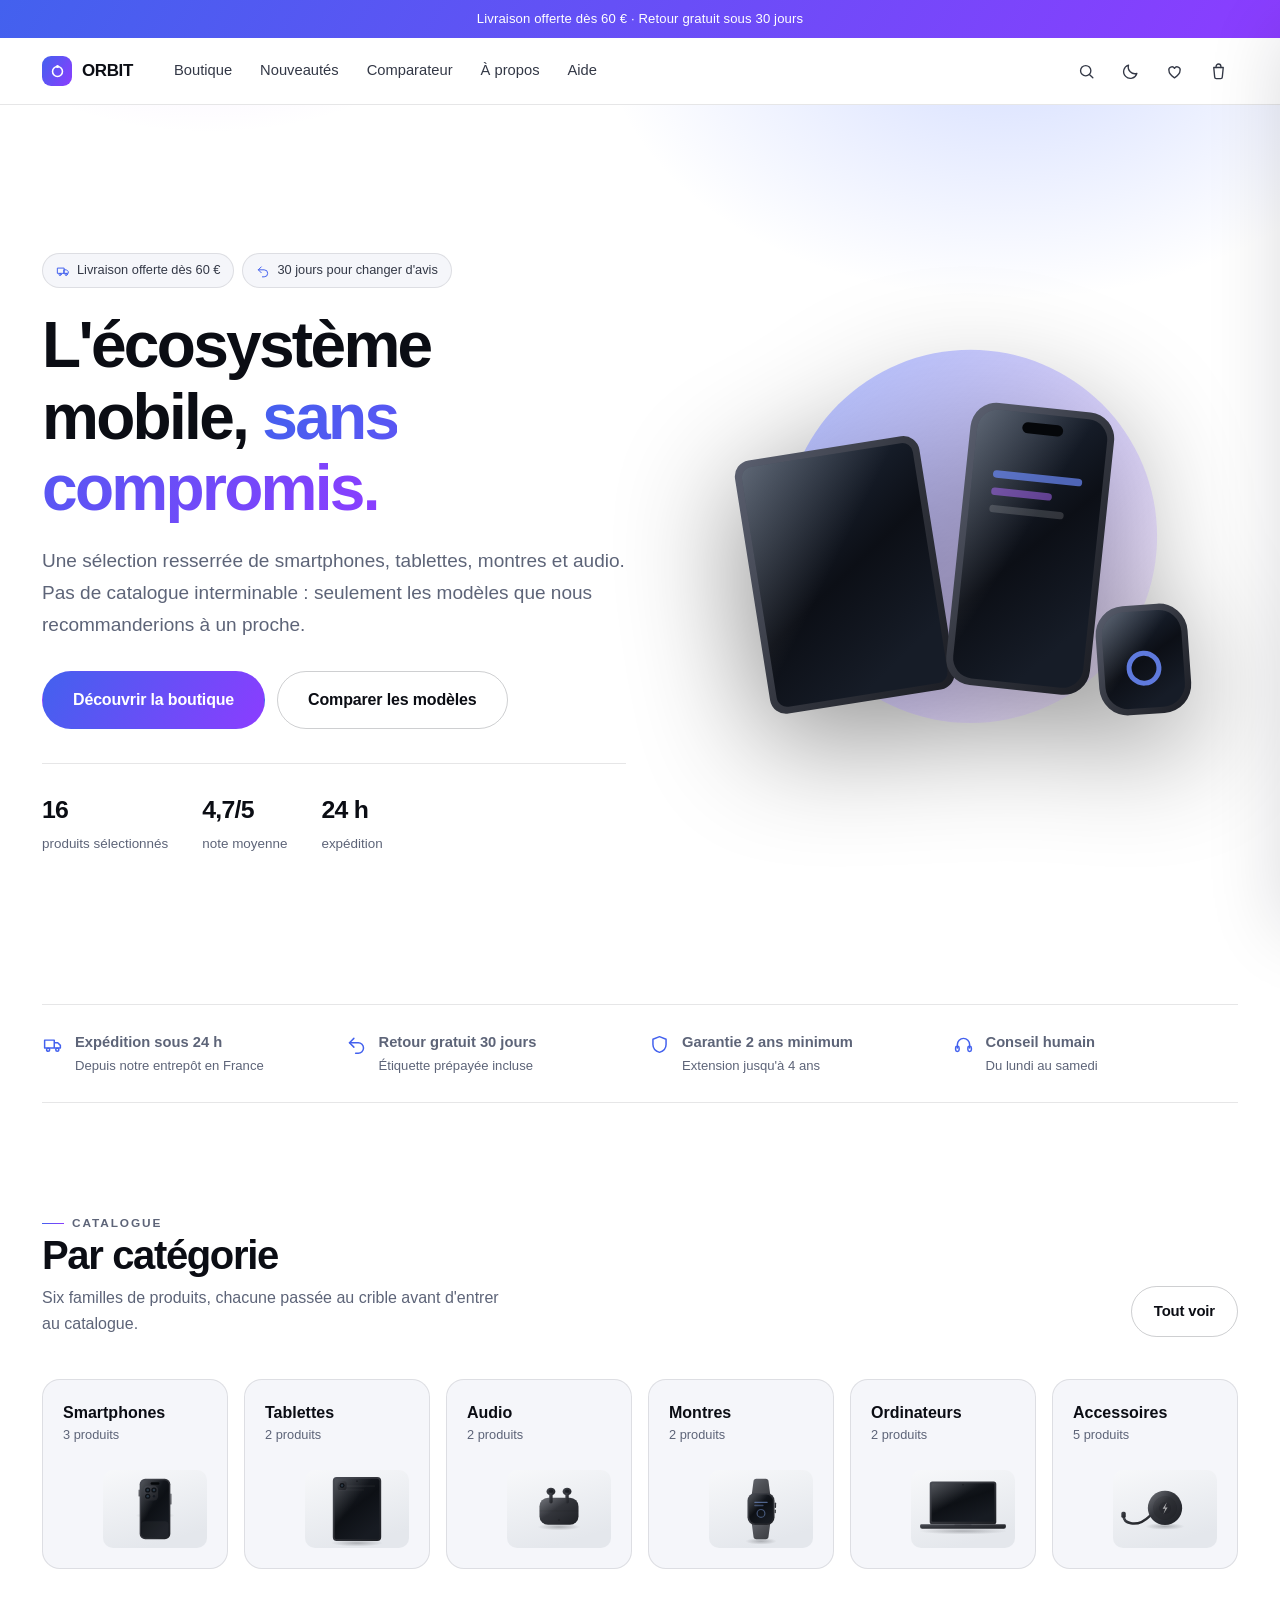
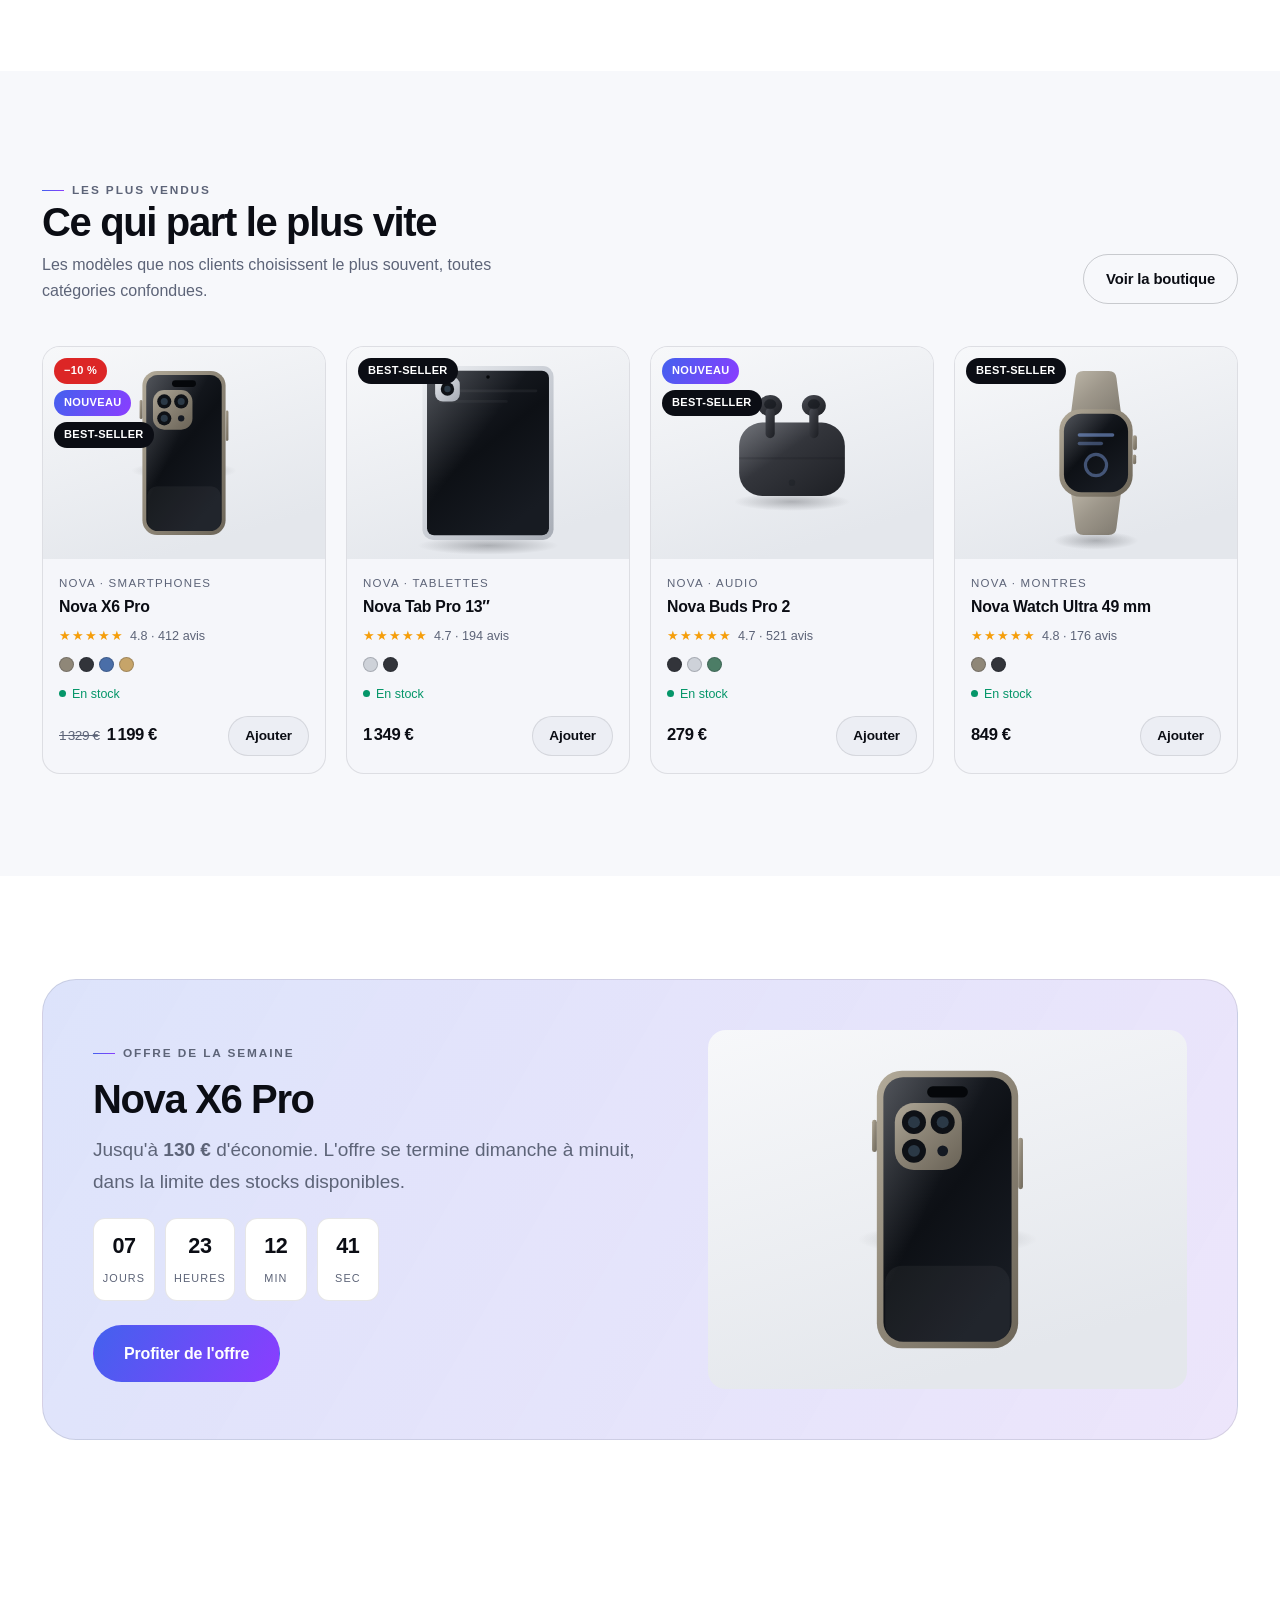
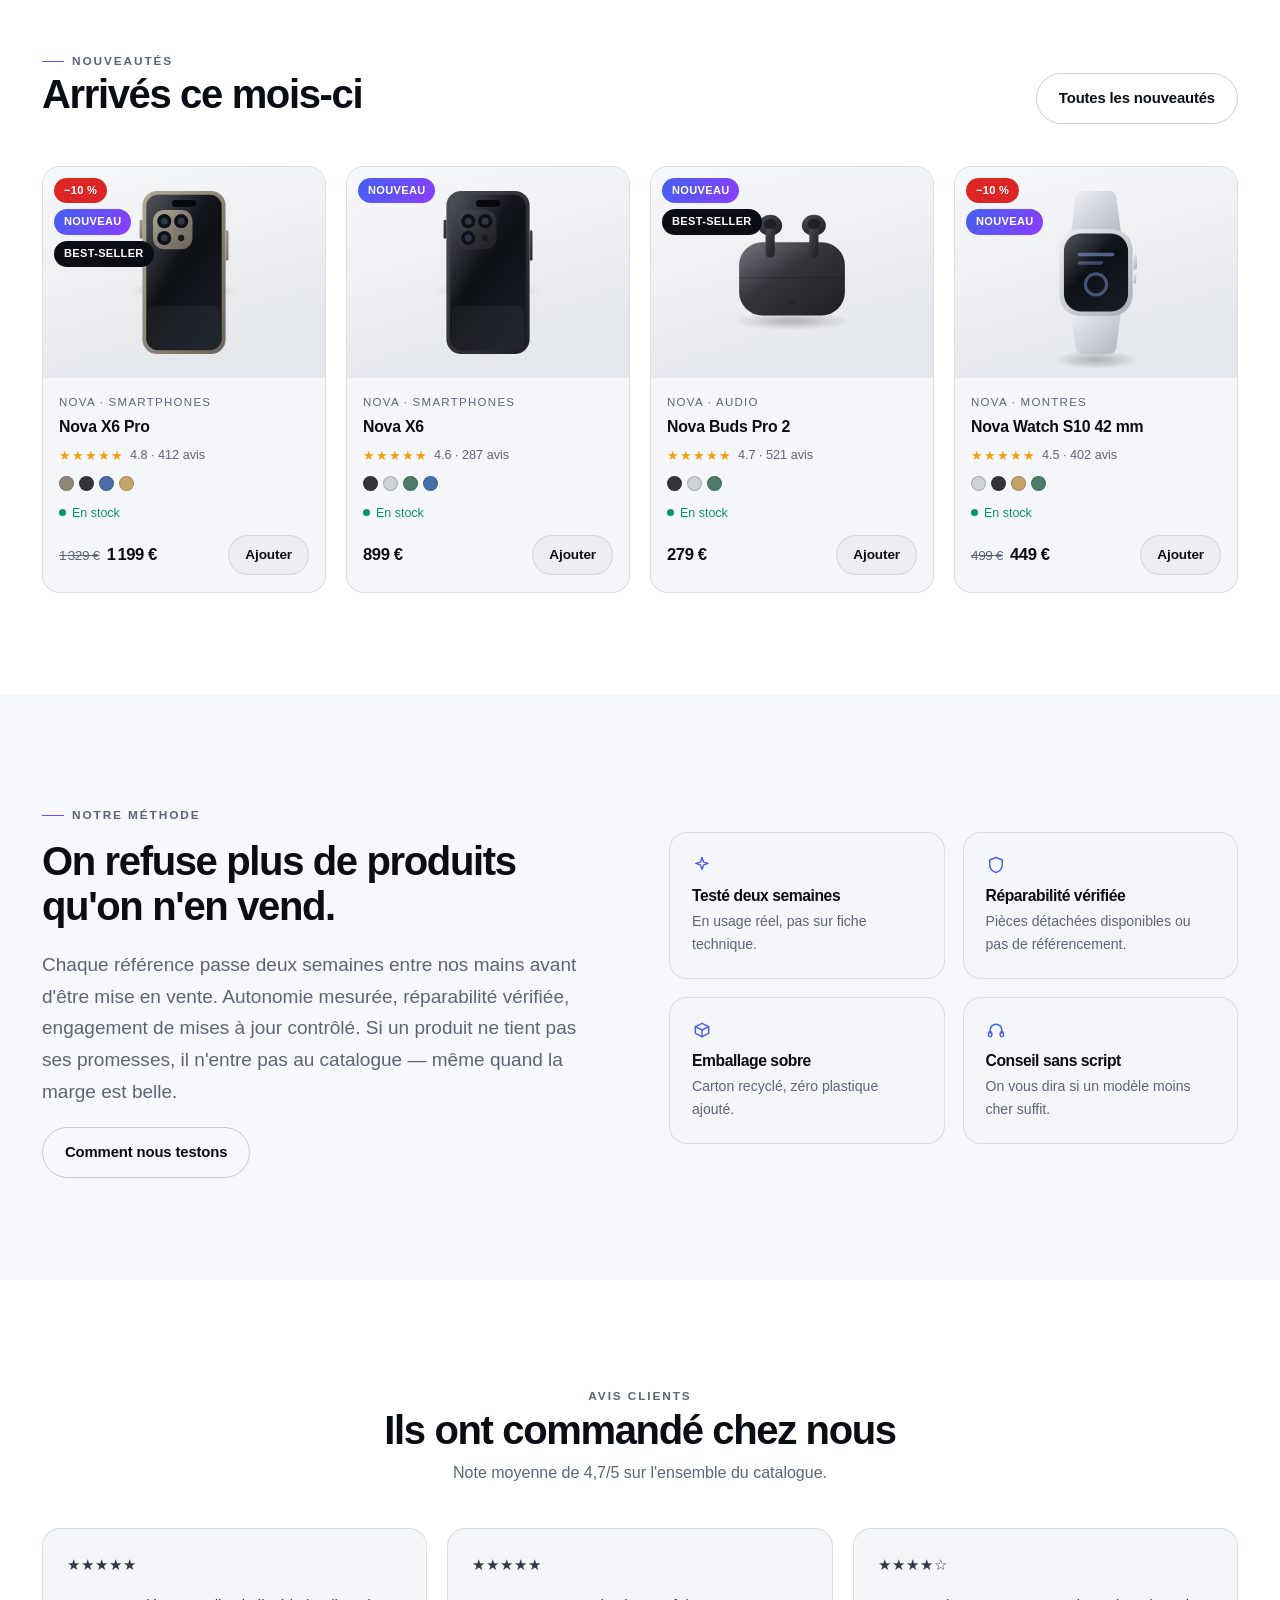
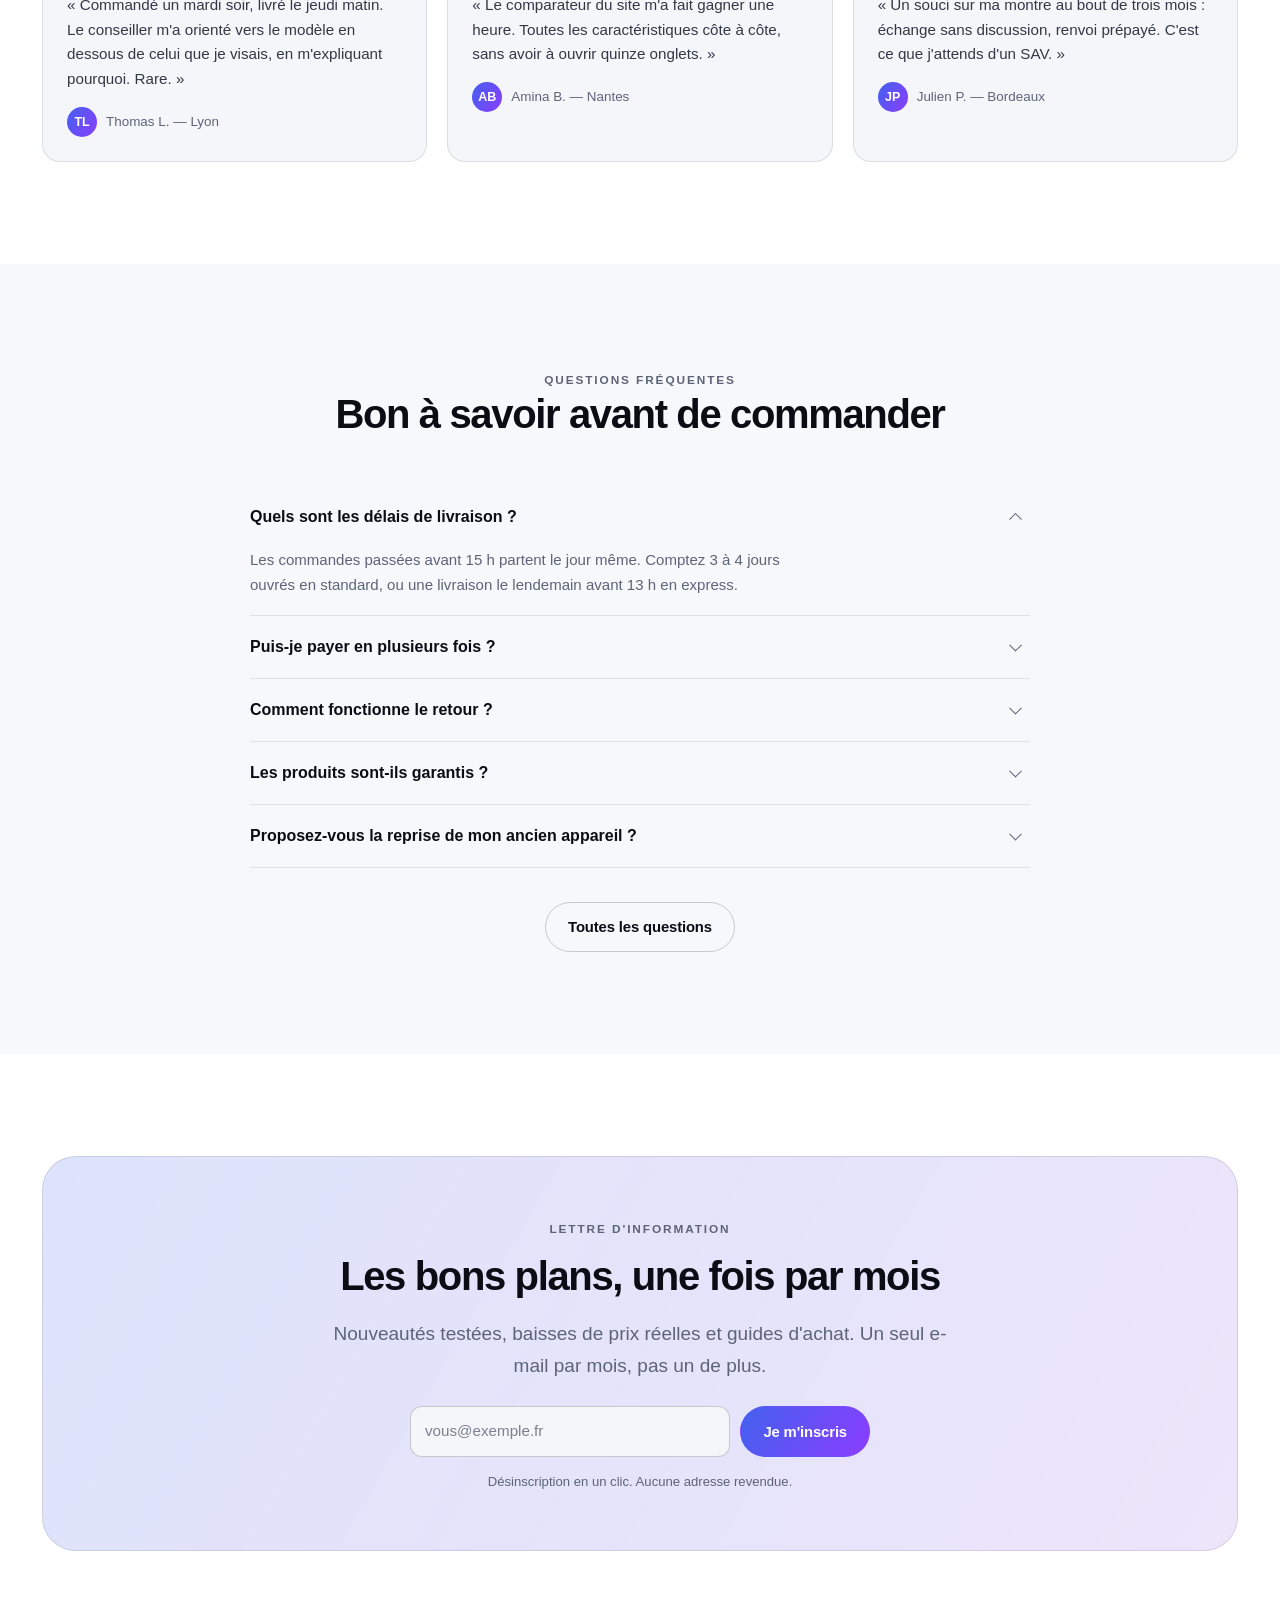
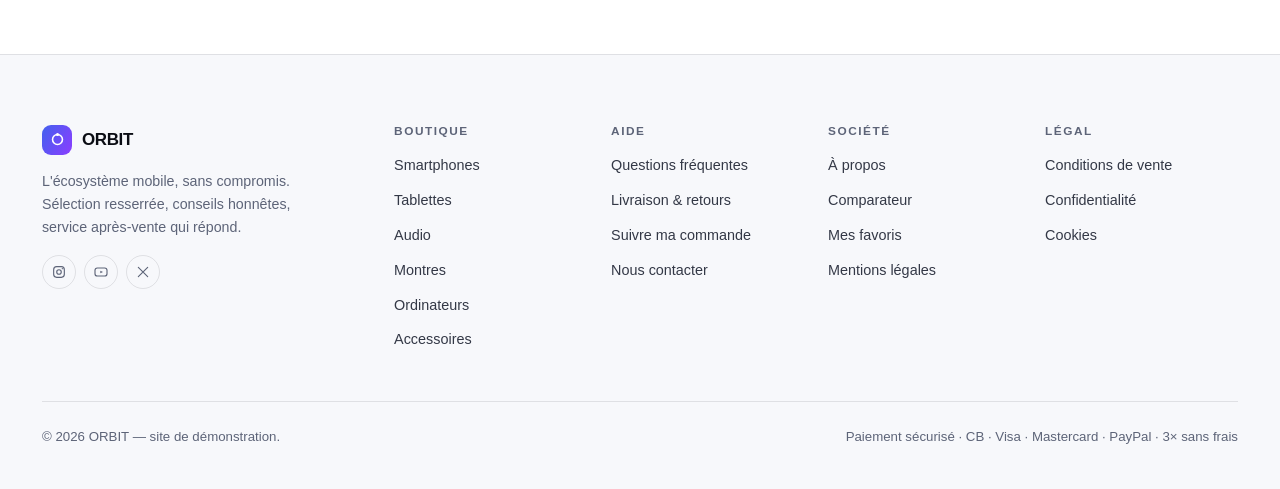
==== commit fcf31802: "Remplace le site par ORBIT, boutique high-tech complète Nouvelle direction artistique et périmètre e" ====
--- a/index.html
+++ b/index.html
@@ -1,254 +1,263 @@
 <!DOCTYPE html>
-<html lang="fr">
+<html lang="fr" data-theme="dark">
 <head>
 <meta charset="utf-8">
 <meta name="viewport" content="width=device-width, initial-scale=1">
-<title>STUDIO — Produits numériques pour la photo mobile</title>
-<meta name="description" content="Presets, packs photo, LUTs et guides pour tirer le meilleur de vos photos prises au smartphone. Téléchargement immédiat.">
+<title>ORBIT — L'écosystème mobile, sans compromis</title>
+<meta name="description" content="Smartphones, tablettes, montres et audio sélectionnés et testés. Livraison offerte dès 60 €, retour gratuit sous 30 jours.">
 <link rel="icon" href="assets/img/favicon.svg" type="image/svg+xml">
 <link rel="stylesheet" href="assets/css/style.css">
+<script>
+  /* Applique le thème avant le premier rendu, pour éviter que la page
+     n'apparaisse une fraction de seconde dans la mauvaise couleur. */
+  (function () {
+    try {
+      var t = JSON.parse(localStorage.getItem('orbit_theme'));
+      if (t !== 'clair' && t !== 'sombre') {
+        t = window.matchMedia('(prefers-color-scheme: light)').matches ? 'clair' : 'sombre';
+      }
+      document.documentElement.setAttribute('data-theme', t === 'clair' ? 'light' : 'dark');
+    } catch (e) { /* stockage indisponible : on garde le thème par défaut */ }
+  })();
+</script>
 </head>
-<body>
+<body class="page">
 <a class="skip-link" href="#contenu">Aller au contenu</a>
 
-<!-- ================= EN-TÊTE ================= -->
+<div class="annonce">
+  <span>Livraison offerte dès 60 € · Retour gratuit sous 30 jours</span>
+</div>
+
 <header class="header">
   <div class="container header__inner">
     <a class="logo" href="index.html">
-      <svg viewBox="0 0 24 24" fill="none" stroke="currentColor" stroke-width="1.7" aria-hidden="true">
-        <circle cx="12" cy="12" r="8.5"/><circle cx="12" cy="12" r="2.6" fill="currentColor" stroke="none"/>
-      </svg>
-      STUDIO
+      <span class="logo__mark"><svg viewBox="0 0 24 24" fill="none" stroke="currentColor" stroke-width="2.2" stroke-linecap="round"><circle cx="12" cy="12" r="7"/><circle cx="12" cy="5" r="2.2" fill="currentColor" stroke="none"/></svg></span>
+      ORBIT
     </a>
 
-    <nav class="nav" id="nav" aria-label="Navigation principale">
-      <a href="index.html" aria-current="page">Accueil</a>
-      <a href="boutique.html">Boutique</a>
-      <a href="a-propos.html">À propos</a>
-      <a href="contact.html">Contact</a>
-    </nav>
+    <nav class="nav" id="nav" aria-label="Navigation principale"><a href="boutique.html">Boutique</a><a href="boutique.html?tri=nouveaute">Nouveautés</a><a href="comparateur.html">Comparateur</a><a href="a-propos.html">À propos</a><a href="faq.html">Aide</a></nav>
 
     <div class="header__actions">
-      <a class="icon-btn" href="panier.html" aria-label="Voir le panier">
-        <svg viewBox="0 0 24 24" fill="none" stroke="currentColor" stroke-width="1.6" stroke-linecap="round" stroke-linejoin="round" aria-hidden="true">
-          <path d="M6 7h12l-1 12a2 2 0 01-2 2H9a2 2 0 01-2-2L6 7z"/><path d="M9 7V5.5a3 3 0 016 0V7"/>
-        </svg>
-        <span class="cart-count" data-cart-count hidden>0</span>
+      <button class="icon-btn" type="button" data-ouvrir-recherche aria-label="Rechercher (Ctrl+K)">
+        <svg viewBox="0 0 24 24" fill="none" stroke="currentColor" stroke-width="1.7" stroke-linecap="round"><circle cx="11" cy="11" r="6.5"/><path d="M16 16l4 4"/></svg>
+      </button>
+      <button class="icon-btn" type="button" data-bascule-theme aria-pressed="false" aria-label="Changer de thème">
+        <svg viewBox="0 0 24 24" fill="none" stroke="currentColor" stroke-width="1.7" stroke-linecap="round" stroke-linejoin="round"><path d="M20 14.5A8.5 8.5 0 0 1 9.5 4a8.5 8.5 0 1 0 10.5 10.5Z"/></svg>
+      </button>
+      <a class="icon-btn" href="favoris.html" aria-label="Mes favoris">
+        <svg viewBox="0 0 24 24" fill="none" stroke="currentColor" stroke-width="1.7" stroke-linecap="round" stroke-linejoin="round"><path d="M12 20s-7-4.5-7-9.2A3.8 3.8 0 0 1 12 8a3.8 3.8 0 0 1 7 2.8C19 15.5 12 20 12 20Z"/></svg>
+        <span class="pastille" data-compteur-favoris hidden>0</span>
       </a>
-      <button class="icon-btn burger" id="burger" aria-label="Ouvrir le menu" aria-expanded="false" aria-controls="nav">
-        <svg viewBox="0 0 24 24" fill="none" stroke="currentColor" stroke-width="1.7" stroke-linecap="round" aria-hidden="true">
-          <path d="M4 7h16M4 12h16M4 17h16"/>
-        </svg>
+      <button class="icon-btn" type="button" data-ouvrir-panier aria-label="Voir le panier">
+        <svg viewBox="0 0 24 24" fill="none" stroke="currentColor" stroke-width="1.7" stroke-linecap="round" stroke-linejoin="round"><path d="M6 7h12l-1.2 12.1A2 2 0 0 1 14.8 21H9.2a2 2 0 0 1-2-1.9L6 7Z"/><path d="M9 7V5.5a3 3 0 0 1 6 0V7"/></svg>
+        <span class="pastille" data-compteur-panier hidden>0</span>
       </button>
+      <button class="icon-btn burger" id="burger" type="button"
+              aria-label="Ouvrir le menu" aria-expanded="false" aria-controls="nav">
+        <svg viewBox="0 0 24 24" fill="none" stroke="currentColor" stroke-width="1.7" stroke-linecap="round"><path d="M4 7h16M4 12h16M4 17h16"/></svg>
+      </button>
     </div>
   </div>
 </header>
 
 <main id="contenu">
-
-  <!-- ================= HERO ================= -->
   <section class="hero">
     <div class="container hero__grid">
       <div>
-        <p class="eyebrow">Téléchargement immédiat</p>
-        <h1>Vos photos d'iPhone méritent mieux que le mode automatique.</h1>
+        <div class="hero__puces">
+          <span class="puce"><svg viewBox="0 0 24 24" fill="none" stroke="currentColor" stroke-width="1.7" stroke-linecap="round" stroke-linejoin="round"><path d="M3 7h11v9H3zM14 10h4l3 3v3h-7z"/><circle cx="7" cy="18" r="1.8"/><circle cx="17.5" cy="18" r="1.8"/></svg> Livraison offerte dès 60 €</span>
+          <span class="puce"><svg viewBox="0 0 24 24" fill="none" stroke="currentColor" stroke-width="1.7" stroke-linecap="round" stroke-linejoin="round"><path d="M9 5L4 10l5 5"/><path d="M4 10h10a6 6 0 0 1 0 12h-3"/></svg> 30 jours pour changer d'avis</span>
+        </div>
+        <h1>L'écosystème mobile, <span class="grad-text">sans compromis.</span></h1>
         <p class="lead">
-          Presets, packs d'images, LUTs vidéo et guides pratiques — conçus pour
-          la photo mobile, prêts à l'emploi en moins d'une minute.
+          Une sélection resserrée de smartphones, tablettes, montres et audio.
+          Pas de catalogue interminable : seulement les modèles que nous
+          recommanderions à un proche.
         </p>
         <div class="btn-row">
-          <a class="btn btn--lg" href="boutique.html">Voir la boutique</a>
-          <a class="btn btn--ghost btn--lg" href="#comment">Comment ça marche</a>
-        </div>
-
+          <a class="btn btn--lg" href="boutique.html">Découvrir la boutique</a>
+          <a class="btn btn--ghost btn--lg" href="comparateur.html">Comparer les modèles</a>
+        </div>
         <div class="hero__stats">
-          <div><strong>180+</strong><span>fichiers disponibles</span></div>
-          <div><strong>4 800</strong><span>clients satisfaits</span></div>
-          <div><strong>4,9/5</strong><span>note moyenne</span></div>
-        </div>
-      </div>
-
+          <div><strong>16</strong><span>produits sélectionnés</span></div>
+          <div><strong>4,7/5</strong><span>note moyenne</span></div>
+          <div><strong>24 h</strong><span>expédition</span></div>
+        </div>
+      </div>
       <div class="hero__media">
-        <img src="assets/img/hero.svg" alt="Aperçu d'une photo retouchée" width="800" height="600" fetchpriority="high">
-      </div>
-    </div>
-  </section>
-
-  <!-- ================= AVANTAGES ================= -->
-  <section class="section section--line">
-    <div class="container">
-      <div class="features">
-        <div class="feature reveal">
-          <div class="feature__icon">
-            <svg viewBox="0 0 24 24" fill="none" stroke="currentColor" stroke-width="1.6" stroke-linecap="round" stroke-linejoin="round" aria-hidden="true"><path d="M13 3L5 14h6l-1 7 8-11h-6l1-7z"/></svg>
-          </div>
-          <h3>Livraison instantanée</h3>
-          <p>Le lien de téléchargement arrive dès le paiement validé. Aucun délai, aucune attente.</p>
-        </div>
-        <div class="feature reveal">
-          <div class="feature__icon">
-            <svg viewBox="0 0 24 24" fill="none" stroke="currentColor" stroke-width="1.6" stroke-linecap="round" stroke-linejoin="round" aria-hidden="true"><rect x="7" y="3" width="10" height="18" rx="2.5"/><path d="M11 18h2"/></svg>
-          </div>
-          <h3>Pensé pour le mobile</h3>
-          <p>Tout s'installe et s'utilise depuis le téléphone. L'ordinateur reste optionnel.</p>
-        </div>
-        <div class="feature reveal">
-          <div class="feature__icon">
-            <svg viewBox="0 0 24 24" fill="none" stroke="currentColor" stroke-width="1.6" stroke-linecap="round" stroke-linejoin="round" aria-hidden="true"><path d="M4 12a8 8 0 0113.7-5.7L20 8M20 4v4h-4M20 12a8 8 0 01-13.7 5.7L4 16M4 20v-4h4"/></svg>
-          </div>
-          <h3>Mises à jour offertes</h3>
-          <p>Chaque enrichissement d'un pack acheté vous est envoyé sans supplément.</p>
-        </div>
-        <div class="feature reveal">
-          <div class="feature__icon">
-            <svg viewBox="0 0 24 24" fill="none" stroke="currentColor" stroke-width="1.6" stroke-linecap="round" stroke-linejoin="round" aria-hidden="true"><path d="M12 3l7 3v6c0 4-3 7-7 9-4-2-7-5-7-9V6l7-3z"/></svg>
-          </div>
-          <h3>Licence commerciale</h3>
-          <p>Utilisez les fichiers pour vos projets clients, sans redevance ni mention obligatoire.</p>
-        </div>
-      </div>
-    </div>
-  </section>
-
-  <!-- ================= PRODUITS VEDETTES ================= -->
-  <section class="section section--soft">
-    <div class="container">
-      <div class="section-head">
-        <div>
-          <p class="eyebrow">Sélection</p>
-          <h2>Les plus demandés</h2>
-          <p>Une poignée de produits qui reviennent dans presque toutes les commandes.</p>
-        </div>
-        <a class="btn btn--ghost" href="boutique.html">Tout voir</a>
-      </div>
-      <div class="grid-products" id="grille-vedettes"></div>
-    </div>
-  </section>
-
-  <!-- ================= CATÉGORIES ================= -->
+        <img src="assets/img/hero.svg" alt="Smartphone, tablette et montre connectée" width="900" height="720" fetchpriority="high">
+      </div>
+    </div>
+  </section>
+
+  <div class="container">
+    <div class="bandeau-confiance">
+      <div class="confiance"><svg viewBox="0 0 24 24" fill="none" stroke="currentColor" stroke-width="1.7" stroke-linecap="round" stroke-linejoin="round"><path d="M3 7h11v9H3zM14 10h4l3 3v3h-7z"/><circle cx="7" cy="18" r="1.8"/><circle cx="17.5" cy="18" r="1.8"/></svg><span><strong>Expédition sous 24 h</strong><span>Depuis notre entrepôt en France</span></span></div>
+      <div class="confiance"><svg viewBox="0 0 24 24" fill="none" stroke="currentColor" stroke-width="1.7" stroke-linecap="round" stroke-linejoin="round"><path d="M9 5L4 10l5 5"/><path d="M4 10h10a6 6 0 0 1 0 12h-3"/></svg><span><strong>Retour gratuit 30 jours</strong><span>Étiquette prépayée incluse</span></span></div>
+      <div class="confiance"><svg viewBox="0 0 24 24" fill="none" stroke="currentColor" stroke-width="1.7" stroke-linecap="round" stroke-linejoin="round"><path d="M12 3l7.5 3v6c0 4.4-3.2 7.6-7.5 9-4.3-1.4-7.5-4.6-7.5-9V6L12 3Z"/></svg><span><strong>Garantie 2 ans minimum</strong><span>Extension jusqu'à 4 ans</span></span></div>
+      <div class="confiance"><svg viewBox="0 0 24 24" fill="none" stroke="currentColor" stroke-width="1.7" stroke-linecap="round" stroke-linejoin="round"><path d="M5 16v-4a7 7 0 0 1 14 0v4"/><rect x="3" y="14" width="4" height="6" rx="2"/><rect x="17" y="14" width="4" height="6" rx="2"/></svg><span><strong>Conseil humain</strong><span>Du lundi au samedi</span></span></div>
+    </div>
+  </div>
+
   <section class="section">
     <div class="container">
       <div class="section-head">
         <div>
           <p class="eyebrow">Catalogue</p>
           <h2>Par catégorie</h2>
-        </div>
+          <p>Six familles de produits, chacune passée au crible avant d'entrer au catalogue.</p>
+        </div>
+        <a class="btn btn--ghost" href="boutique.html">Tout voir</a>
       </div>
       <div class="cat-grid" id="grille-categories"></div>
     </div>
   </section>
 
-  <!-- ================= COMMENT ÇA MARCHE ================= -->
-  <section class="section section--soft" id="comment">
-    <div class="container">
-      <div class="section-head text-center" style="display:block;text-align:center">
-        <p class="eyebrow">En trois étapes</p>
-        <h2>De l'achat à la première retouche</h2>
-      </div>
-      <div class="steps">
-        <div class="step reveal">
-          <h3>Choisissez votre pack</h3>
-          <p>Parcourez le catalogue, comparez les rendus, ajoutez au panier ce qui vous parle.</p>
-        </div>
-        <div class="step reveal">
-          <h3>Payez en sécurité</h3>
-          <p>Carte bancaire, Apple&nbsp;Pay ou PayPal. Le lien de téléchargement s'affiche aussitôt.</p>
-        </div>
-        <div class="step reveal">
-          <h3>Installez en une minute</h3>
-          <p>Un guide illustré accompagne chaque produit, pour mobile comme pour ordinateur.</p>
-        </div>
-      </div>
-    </div>
-  </section>
-
-  <!-- ================= À PROPOS (aperçu) ================= -->
-  <section class="section">
+  <section class="section section--alt">
+    <div class="container">
+      <div class="section-head">
+        <div>
+          <p class="eyebrow">Les plus vendus</p>
+          <h2>Ce qui part le plus vite</h2>
+          <p>Les modèles que nos clients choisissent le plus souvent, toutes catégories confondues.</p>
+        </div>
+        <a class="btn btn--ghost" href="boutique.html">Voir la boutique</a>
+      </div>
+      <div class="grille-produits" id="grille-bestsellers"></div>
+    </div>
+  </section>
+
+  <section class="section">
+    <div class="container">
+      <div class="promo">
+        <div>
+          <p class="eyebrow">Offre de la semaine</p>
+          <h2 id="nom-promo">Offre en cours</h2>
+          <p class="lead">
+            Jusqu'à <strong id="eco-promo">—</strong> d'économie. L'offre se termine dimanche à minuit,
+            dans la limite des stocks disponibles.
+          </p>
+          <div class="compte-rebours" id="compte-rebours" aria-live="off"></div>
+          <div class="btn-row">
+            <a class="btn btn--lg" id="lien-promo" href="boutique.html">Profiter de l'offre</a>
+          </div>
+        </div>
+        <div id="produit-promo"></div>
+      </div>
+    </div>
+  </section>
+
+  <section class="section">
+    <div class="container">
+      <div class="section-head">
+        <div>
+          <p class="eyebrow">Nouveautés</p>
+          <h2>Arrivés ce mois-ci</h2>
+        </div>
+        <a class="btn btn--ghost" href="boutique.html?tri=nouveaute">Toutes les nouveautés</a>
+      </div>
+      <div class="grille-produits" id="grille-nouveautes"></div>
+    </div>
+  </section>
+
+  <section class="section section--alt">
     <div class="container split">
       <div>
-        <p class="eyebrow">L'atelier</p>
-        <h2>Des réglages testés sur de vraies photos</h2>
+        <p class="eyebrow">Notre méthode</p>
+        <h2>On refuse plus de produits qu'on n'en vend.</h2>
         <p class="lead">
-          Chaque preset est éprouvé sur plusieurs centaines d'images — intérieur,
-          contre-jour, nuit, portrait — avant d'entrer au catalogue. Si un réglage
-          ne tient pas la route en conditions difficiles, il n'est pas publié.
+          Chaque référence passe deux semaines entre nos mains avant d'être mise en vente.
+          Autonomie mesurée, réparabilité vérifiée, engagement de mises à jour contrôlé.
+          Si un produit ne tient pas ses promesses, il n'entre pas au catalogue —
+          même quand la marge est belle.
         </p>
         <div class="btn-row">
-          <a class="btn btn--ghost" href="a-propos.html">Notre démarche</a>
-        </div>
-      </div>
-      <img src="assets/img/apropos.svg" alt="Espace de travail de retouche" width="800" height="600" loading="lazy">
-    </div>
-  </section>
-
-  <!-- ================= AVIS ================= -->
-  <section class="section section--soft">
-    <div class="container">
-      <div class="section-head text-center" style="display:block;text-align:center">
-        <p class="eyebrow">Avis clients</p>
-        <h2>Ce qu'en disent les acheteurs</h2>
-      </div>
-      <div class="quotes">
-        <blockquote class="quote reveal">
-          <p class="stars" aria-label="5 étoiles sur 5">★★★★★</p>
-          <p>« J'ai enfin un rendu constant sur tout mon feed Instagram. Les presets tiennent même sur les photos prises en intérieur. »</p>
-          <footer>Camille R. — créatrice de contenu</footer>
-        </blockquote>
-        <blockquote class="quote reveal">
-          <p class="stars" aria-label="5 étoiles sur 5">★★★★★</p>
-          <p>« Les LUTs m'ont fait gagner un temps fou au montage. L'étalonnage de base est propre, je n'ai presque plus rien à ajuster. »</p>
-          <footer>Yanis M. — vidéaste</footer>
-        </blockquote>
-        <blockquote class="quote reveal">
-          <p class="stars" aria-label="5 étoiles sur 5">★★★★★</p>
-          <p>« Le guide vaut à lui seul le prix du pack. Clair, sans jargon, avec des exercices concrets à refaire chez soi. »</p>
-          <footer>Léa D. — photographe amatrice</footer>
-        </blockquote>
-      </div>
-    </div>
-  </section>
-
-  <!-- ================= FAQ ================= -->
-  <section class="section">
-    <div class="container">
-      <div class="section-head text-center" style="display:block;text-align:center">
-        <p class="eyebrow">Questions fréquentes</p>
-        <h2>Bon à savoir avant d'acheter</h2>
+          <a class="btn btn--ghost" href="a-propos.html">Comment nous testons</a>
+        </div>
+      </div>
+      <div class="cartes-info">
+        <div class="carte-info reveal"><svg viewBox="0 0 24 24" fill="none" stroke="currentColor" stroke-width="1.7" stroke-linejoin="round"><path d="M12 3l1.9 5.6L19.5 10l-5.6 1.9L12 17.5l-1.9-5.6L4.5 10l5.6-1.4L12 3Z"/></svg><h3>Testé deux semaines</h3><p>En usage réel, pas sur fiche technique.</p></div>
+        <div class="carte-info reveal"><svg viewBox="0 0 24 24" fill="none" stroke="currentColor" stroke-width="1.7" stroke-linecap="round" stroke-linejoin="round"><path d="M12 3l7.5 3v6c0 4.4-3.2 7.6-7.5 9-4.3-1.4-7.5-4.6-7.5-9V6L12 3Z"/></svg><h3>Réparabilité vérifiée</h3><p>Pièces détachées disponibles ou pas de référencement.</p></div>
+        <div class="carte-info reveal"><svg viewBox="0 0 24 24" fill="none" stroke="currentColor" stroke-width="1.7" stroke-linecap="round" stroke-linejoin="round"><path d="M4 8l8-4 8 4v8l-8 4-8-4V8Z"/><path d="M4 8l8 4 8-4M12 12v8"/></svg><h3>Emballage sobre</h3><p>Carton recyclé, zéro plastique ajouté.</p></div>
+        <div class="carte-info reveal"><svg viewBox="0 0 24 24" fill="none" stroke="currentColor" stroke-width="1.7" stroke-linecap="round" stroke-linejoin="round"><path d="M5 16v-4a7 7 0 0 1 14 0v4"/><rect x="3" y="14" width="4" height="6" rx="2"/><rect x="17" y="14" width="4" height="6" rx="2"/></svg><h3>Conseil sans script</h3><p>On vous dira si un modèle moins cher suffit.</p></div>
+      </div>
+    </div>
+  </section>
+
+  <section class="section">
+    <div class="container">
+      <div class="section-head section-head--center">
+        <div>
+          <p class="eyebrow eyebrow--plain">Avis clients</p>
+          <h2>Ils ont commandé chez nous</h2>
+          <p>Note moyenne de 4,7/5 sur l'ensemble du catalogue.</p>
+        </div>
+      </div>
+      <div class="avis-grid">
+        <article class="avis-card reveal">
+          <p class="etoiles" aria-label="5 sur 5">★★★★★</p>
+          <p>« Commandé un mardi soir, livré le jeudi matin. Le conseiller m'a orienté vers le modèle en dessous de celui que je visais, en m'expliquant pourquoi. Rare. »</p>
+          <footer><span class="avatar">TL</span> Thomas L. — Lyon</footer>
+        </article>
+        <article class="avis-card reveal">
+          <p class="etoiles" aria-label="5 sur 5">★★★★★</p>
+          <p>« Le comparateur du site m'a fait gagner une heure. Toutes les caractéristiques côte à côte, sans avoir à ouvrir quinze onglets. »</p>
+          <footer><span class="avatar">AB</span> Amina B. — Nantes</footer>
+        </article>
+        <article class="avis-card reveal">
+          <p class="etoiles" aria-label="4 sur 5">★★★★☆</p>
+          <p>« Un souci sur ma montre au bout de trois mois : échange sans discussion, renvoi prépayé. C'est ce que j'attends d'un SAV. »</p>
+          <footer><span class="avatar">JP</span> Julien P. — Bordeaux</footer>
+        </article>
+      </div>
+    </div>
+  </section>
+
+  <section class="section section--alt">
+    <div class="container">
+      <div class="section-head section-head--center">
+        <div>
+          <p class="eyebrow eyebrow--plain">Questions fréquentes</p>
+          <h2>Bon à savoir avant de commander</h2>
+        </div>
       </div>
       <div class="faq">
         <details open>
-          <summary>Comment je reçois mes fichiers ?</summary>
-          <p>Dès le paiement validé, un lien de téléchargement s'affiche à l'écran et vous est envoyé par e-mail. Le lien reste actif de façon permanente.</p>
+          <summary>Quels sont les délais de livraison ?</summary>
+          <p>Les commandes passées avant 15 h partent le jour même. Comptez 3 à 4 jours ouvrés en standard, ou une livraison le lendemain avant 13 h en express.</p>
         </details>
         <details>
-          <summary>Les presets fonctionnent-ils sur Android ?</summary>
-          <p>Oui. Les fichiers .DNG et .XMP s'importent dans Lightroom mobile sur Android comme sur iOS, ainsi que dans Lightroom Classic et Camera Raw sur ordinateur.</p>
+          <summary>Puis-je payer en plusieurs fois ?</summary>
+          <p>Oui, le paiement en trois fois sans frais est disponible dès 150 € d'achat, par carte bancaire, sans dossier ni justificatif.</p>
         </details>
         <details>
-          <summary>Puis-je utiliser les images pour un client ?</summary>
-          <p>Oui, la licence commerciale est incluse dans tous les packs photo et LUTs. Seule la revente ou la redistribution des fichiers tels quels est interdite.</p>
+          <summary>Comment fonctionne le retour ?</summary>
+          <p>Vous avez 30 jours après réception. Une étiquette prépayée est jointe à chaque colis : vous n'avancez rien. Le remboursement intervient sous 5 jours ouvrés après réception du retour.</p>
         </details>
         <details>
-          <summary>Et si le produit ne me convient pas ?</summary>
-          <p>Écrivez-nous dans les quatorze jours en expliquant ce qui ne va pas : soit nous vous aidons à obtenir le rendu voulu, soit nous vous remboursons.</p>
+          <summary>Les produits sont-ils garantis ?</summary>
+          <p>Tous les produits bénéficient d'au moins deux ans de garantie constructeur, en plus de la garantie légale de conformité. Une extension jusqu'à quatre ans est proposée à la commande.</p>
         </details>
         <details>
-          <summary>Faut-il un abonnement Lightroom payant ?</summary>
-          <p>Non. La version gratuite de Lightroom mobile suffit pour importer et appliquer les presets fournis.</p>
-        </details>
-      </div>
-    </div>
-  </section>
-
-  <!-- ================= CTA ================= -->
-  <section class="section" style="padding-top:0">
-    <div class="container">
-      <div class="cta-band">
-        <h2>Recevez un preset gratuit</h2>
+          <summary>Proposez-vous la reprise de mon ancien appareil ?</summary>
+          <p>Oui, sur les smartphones, tablettes et ordinateurs. L'estimation se fait en ligne et le montant est déduit immédiatement de votre commande.</p>
+        </details>
+      </div>
+      <div class="btn-row" style="justify-content:center;margin-top:34px">
+        <a class="btn btn--ghost" href="faq.html">Toutes les questions</a>
+      </div>
+    </div>
+  </section>
+
+  <section class="section">
+    <div class="container">
+      <div class="newsletter-band">
+        <p class="eyebrow eyebrow--plain">Lettre d'information</p>
+        <h2>Les bons plans, une fois par mois</h2>
         <p class="lead" style="margin-inline:auto">
-          Un e-mail par mois : nouveautés, conseils de prise de vue et offres réservées aux abonnés.
+          Nouveautés testées, baisses de prix réelles et guides d'achat. Un seul e-mail par mois, pas un de plus.
         </p>
-        <form class="newsletter" data-form-demo="Merci ! Votre preset gratuit arrive par e-mail." novalidate>
+        <form class="newsletter-form" data-demo="Merci ! Votre inscription est enregistrée." novalidate>
           <label class="sr-only" for="email-newsletter">Votre adresse e-mail</label>
           <input class="input" id="email-newsletter" type="email" name="email" placeholder="vous@exemple.fr" required>
           <button class="btn" type="submit">Je m'inscris</button>
@@ -257,58 +266,105 @@
       </div>
     </div>
   </section>
-
 </main>
 
-<!-- ================= PIED DE PAGE ================= -->
 <footer class="footer">
   <div class="container">
     <div class="footer__grid">
-      <div class="footer__brand">
+      <div class="footer__marque">
         <a class="logo" href="index.html">
-          <svg viewBox="0 0 24 24" fill="none" stroke="currentColor" stroke-width="1.7" aria-hidden="true">
-            <circle cx="12" cy="12" r="8.5"/><circle cx="12" cy="12" r="2.6" fill="currentColor" stroke="none"/>
-          </svg>
-          STUDIO
+          <span class="logo__mark"><svg viewBox="0 0 24 24" fill="none" stroke="currentColor" stroke-width="2.2" stroke-linecap="round"><circle cx="12" cy="12" r="7"/><circle cx="12" cy="5" r="2.2" fill="currentColor" stroke="none"/></svg></span>
+          ORBIT
         </a>
-        <p>Produits numériques pour la photo mobile. Conçus, testés et mis à jour depuis la France.</p>
-      </div>
+        <p>L'écosystème mobile, sans compromis. Sélection resserrée, conseils honnêtes, service après-vente qui répond.</p>
+        <div class="reseaux">
+          <a href="#" aria-label="Instagram"><svg viewBox="0 0 24 24" fill="none" stroke="currentColor" stroke-width="1.7"><rect x="4" y="4" width="16" height="16" rx="4.5"/><circle cx="12" cy="12" r="3.4"/><circle cx="17" cy="7" r="1" fill="currentColor" stroke="none"/></svg></a>
+          <a href="#" aria-label="YouTube"><svg viewBox="0 0 24 24" fill="none" stroke="currentColor" stroke-width="1.7"><rect x="3" y="6" width="18" height="12" rx="3.5"/><path d="M11 10l4 2-4 2v-4Z" fill="currentColor" stroke="none"/></svg></a>
+          <a href="#" aria-label="X"><svg viewBox="0 0 24 24" fill="none" stroke="currentColor" stroke-width="1.7" stroke-linecap="round"><path d="M5 5l14 14M19 5L5 19"/></svg></a>
+        </div>
+      </div>
+
       <div>
         <h4>Boutique</h4>
         <ul>
-          <li><a href="boutique.html?categorie=presets">Presets Lightroom</a></li>
-          <li><a href="boutique.html?categorie=packs">Packs photo</a></li>
-          <li><a href="boutique.html?categorie=luts">LUTs vidéo</a></li>
-          <li><a href="boutique.html?categorie=overlays">Overlays</a></li>
-          <li><a href="boutique.html?categorie=guides">Guides</a></li>
+          <li><a href="boutique.html?categorie=smartphones">Smartphones</a></li>
+          <li><a href="boutique.html?categorie=tablettes">Tablettes</a></li>
+          <li><a href="boutique.html?categorie=audio">Audio</a></li>
+          <li><a href="boutique.html?categorie=montres">Montres</a></li>
+          <li><a href="boutique.html?categorie=ordinateurs">Ordinateurs</a></li>
+          <li><a href="boutique.html?categorie=accessoires">Accessoires</a></li>
         </ul>
       </div>
-      <div>
-        <h4>Le site</h4>
+
+      <div>
+        <h4>Aide</h4>
+        <ul>
+          <li><a href="faq.html">Questions fréquentes</a></li>
+          <li><a href="livraison-retours.html">Livraison &amp; retours</a></li>
+          <li><a href="suivi.html">Suivre ma commande</a></li>
+          <li><a href="contact.html">Nous contacter</a></li>
+        </ul>
+      </div>
+
+      <div>
+        <h4>Société</h4>
         <ul>
           <li><a href="a-propos.html">À propos</a></li>
-          <li><a href="contact.html">Contact</a></li>
-          <li><a href="panier.html">Panier</a></li>
-          <li><a href="index.html#comment">Comment ça marche</a></li>
+          <li><a href="comparateur.html">Comparateur</a></li>
+          <li><a href="favoris.html">Mes favoris</a></li>
+          <li><a href="mentions-legales.html">Mentions légales</a></li>
         </ul>
       </div>
-      <div>
-        <h4>Informations</h4>
+
+      <div>
+        <h4>Légal</h4>
         <ul>
-          <li><a href="mentions-legales.html">Mentions légales</a></li>
           <li><a href="mentions-legales.html#cgv">Conditions de vente</a></li>
           <li><a href="mentions-legales.html#confidentialite">Confidentialité</a></li>
+          <li><a href="mentions-legales.html#cookies">Cookies</a></li>
         </ul>
       </div>
     </div>
-    <div class="footer__bottom">
-      <p>© <span data-annee>2026</span> STUDIO. Tous droits réservés.</p>
-      <p>Paiement sécurisé · Téléchargement immédiat</p>
+
+    <div class="footer__bas">
+      <p>© <span data-annee>2026</span> ORBIT — site de démonstration.</p>
+      <p>Paiement sécurisé · CB · Visa · Mastercard · PayPal · 3× sans frais</p>
     </div>
   </div>
 </footer>
 
-<script src="assets/js/products.js"></script>
+<div class="voile" id="voile"></div>
+
+<aside class="tiroir" id="tiroir-panier" aria-label="Panier">
+  <div class="tiroir__head">
+    <h2>Votre panier</h2>
+    <button class="icon-btn" type="button" data-fermer-tiroir aria-label="Fermer le panier">
+      <svg viewBox="0 0 24 24" fill="none" stroke="currentColor" stroke-width="1.7" stroke-linecap="round"><path d="M6 6l12 12M18 6L6 18"/></svg>
+    </button>
+  </div>
+  <div class="tiroir__corps" id="tiroir-corps"></div>
+  <div class="tiroir__pied" id="tiroir-pied"></div>
+</aside>
+
+<div class="recherche" id="recherche" role="dialog" aria-modal="true" aria-label="Recherche">
+  <div class="recherche__boite">
+    <div class="recherche__champ">
+      <svg viewBox="0 0 24 24" fill="none" stroke="currentColor" stroke-width="1.7" stroke-linecap="round"><circle cx="11" cy="11" r="6.5"/><path d="M16 16l4 4"/></svg>
+      <label class="sr-only" for="champ-recherche">Rechercher un produit</label>
+      <input id="champ-recherche" type="search" placeholder="Rechercher un produit, une marque…" autocomplete="off">
+      <span class="kbd">Échap</span>
+    </div>
+    <div class="recherche__resultats" id="resultats-recherche"></div>
+  </div>
+</div>
+
+<div class="barre-comparateur" id="barre-comparateur" data-visible="false">
+  <div class="barre-comparateur__vignettes"></div>
+  <span data-compare-texte></span>
+  <a class="btn btn--sm" href="comparateur.html">Comparer</a>
+</div>
+
+<script src="assets/js/data.js"></script>
 <script src="assets/js/app.js"></script>
 </body>
 </html>
--- a/assets/css/style.css
+++ b/assets/css/style.css
@@ -1,276 +1,420 @@
-/* =============================================================
-   STUDIO — thème boutique de produits numériques
-   Feuille de style unique. Sections :
-     1. Variables & reset      6. Cartes produit
-     2. Typographie            7. Page produit
-     3. Boutons & formulaires  8. Panier
-     4. En-tête & navigation   9. Sections de contenu
-     5. Hero                  10. Pied de page & utilitaires
-   ============================================================= */
-
-/* ---------- 1. Variables & reset ---------- */
+/* ==============================================================
+   ORBIT — feuille de style
+   --------------------------------------------------------------
+    1. Jetons & thèmes        9. Page produit
+    2. Base & typographie    10. Panier & tunnel de commande
+    3. Boutons               11. Comparateur & favoris
+    4. Formulaires           12. Contenus éditoriaux
+    5. En-tête & navigation  13. Pied de page
+    6. Tiroirs & surcouches  14. Composants transverses
+    7. Accueil               15. Utilitaires & impression
+    8. Boutique & filtres
+   ============================================================== */
+
+/* ---------- 1. Jetons & thèmes ---------- */
 :root {
+  color-scheme: dark;
+
+  --bg: #08090d;
+  --bg-alt: #0b0d13;
+  --surface: #0f1117;
+  --surface-2: #161923;
+  --surface-3: #1d2130;
+  --line: rgba(255, 255, 255, .09);
+  --line-strong: rgba(255, 255, 255, .17);
+  --text: #eef0f5;
+  --text-soft: #c3c8d4;
+  --muted: #8f95a5;
+  --accent: #6d8cff;
+  --accent-2: #b06cff;
+  --accent-ink: #ffffff;
+  --accent-soft: rgba(109, 140, 255, .14);
+  --success: #34d399;
+  --warning: #fbbf24;
+  --danger: #f87171;
+  --star: #fbbf24;
+
+  --grad: linear-gradient(120deg, var(--accent), var(--accent-2));
+  --grad-soft: linear-gradient(120deg, rgba(109, 140, 255, .18), rgba(176, 108, 255, .12));
+
+  --r-xs: 8px;
+  --r-sm: 12px;
+  --r: 18px;
+  --r-lg: 26px;
+  --r-xl: 34px;
+
+  --sh-sm: 0 1px 2px rgba(0, 0, 0, .35);
+  --sh: 0 10px 30px rgba(0, 0, 0, .38);
+  --sh-lg: 0 30px 70px rgba(0, 0, 0, .5);
+  --ring: 0 0 0 3px rgba(109, 140, 255, .35);
+
+  --container: 1240px;
+  --header-h: 66px;
+  --annonce-h: 38px;
+
+  --font: -apple-system, BlinkMacSystemFont, "Segoe UI", Inter, Roboto, "Helvetica Neue", Arial, sans-serif;
+  --mono: ui-monospace, SFMono-Regular, "SF Mono", Menlo, Consolas, monospace;
+
+  --ease: cubic-bezier(.22, .61, .36, 1);
+  --ease-out: cubic-bezier(.16, 1, .3, 1);
+}
+
+[data-theme="light"] {
+  color-scheme: light;
+
   --bg: #ffffff;
-  --bg-soft: #fafafa;
-  --bg-tint: #f4f4f5;
-  --text: #0b0b0c;
-  --text-soft: #3f3f46;
-  --muted: #71717a;
-  --line: #e7e7ea;
-  --line-strong: #d4d4d8;
-  --accent: #0b0b0c;
-  --accent-soft: #2563eb;
+  --bg-alt: #f7f8fb;
+  --surface: #f5f6fa;
+  --surface-2: #eceef4;
+  --surface-3: #e3e6ee;
+  --line: rgba(12, 15, 26, .10);
+  --line-strong: rgba(12, 15, 26, .20);
+  --text: #0b0d14;
+  --text-soft: #333846;
+  --muted: #5d6478;
+  --accent: #4361ee;
+  --accent-2: #8b3dff;
+  --accent-soft: rgba(67, 97, 238, .10);
   --success: #059669;
+  --warning: #b45309;
   --danger: #dc2626;
-
-  --radius-sm: 8px;
-  --radius: 14px;
-  --radius-lg: 22px;
-
-  --shadow-sm: 0 1px 2px rgba(9, 9, 11, .05);
-  --shadow: 0 4px 20px rgba(9, 9, 11, .06);
-  --shadow-lg: 0 18px 50px rgba(9, 9, 11, .10);
-
-  --container: 1180px;
-  --header-h: 68px;
-
-  --font: -apple-system, BlinkMacSystemFont, "Segoe UI", Inter, Roboto,
-    "Helvetica Neue", Arial, sans-serif;
-
-  --ease: cubic-bezier(.22, .61, .36, 1);
-}
-
-*,
-*::before,
-*::after { box-sizing: border-box; }
+  --star: #f59e0b;
+
+  --sh-sm: 0 1px 2px rgba(12, 15, 26, .06);
+  --sh: 0 10px 30px rgba(12, 15, 26, .09);
+  --sh-lg: 0 30px 70px rgba(12, 15, 26, .14);
+}
+
+/* ---------- 2. Base & typographie ---------- */
+*, *::before, *::after { box-sizing: border-box; }
 
 html {
   -webkit-text-size-adjust: 100%;
   scroll-behavior: smooth;
-  scroll-padding-top: calc(var(--header-h) + 16px);
+  scroll-padding-top: calc(var(--header-h) + 24px);
 }
 
 body {
   margin: 0;
+  background: var(--bg);
+  color: var(--text);
   font-family: var(--font);
   font-size: 16px;
-  line-height: 1.65;
-  color: var(--text);
-  background: var(--bg);
+  line-height: 1.62;
   -webkit-font-smoothing: antialiased;
   text-rendering: optimizeLegibility;
-}
-
-img { max-width: 100%; display: block; }
+  overflow-x: hidden;
+}
+body.no-scroll { overflow: hidden; }
+
+img, svg, video { max-width: 100%; display: block; }
 a { color: inherit; text-decoration: none; }
 button { font: inherit; color: inherit; }
+hr { border: 0; border-top: 1px solid var(--line); margin: 32px 0; }
 
 :focus-visible {
-  outline: 2px solid var(--accent-soft);
+  outline: 2px solid var(--accent);
   outline-offset: 3px;
-  border-radius: 4px;
-}
-
-::selection { background: #0b0b0c; color: #fff; }
+  border-radius: 6px;
+}
+::selection { background: var(--accent); color: #fff; }
+
+h1, h2, h3, h4 {
+  margin: 0 0 .5em;
+  line-height: 1.12;
+  font-weight: 620;
+  letter-spacing: -.028em;
+}
+h1 { font-size: clamp(2.15rem, 5.4vw, 4rem); letter-spacing: -.042em; }
+h2 { font-size: clamp(1.65rem, 3.5vw, 2.5rem); letter-spacing: -.034em; }
+h3 { font-size: 1.15rem; }
+h4 { font-size: 1rem; }
+p { margin: 0 0 1em; }
+
+.display {
+  font-size: clamp(2.6rem, 7vw, 5rem);
+  letter-spacing: -.05em;
+  line-height: 1.02;
+}
+
+.lead {
+  font-size: clamp(1.02rem, 1.5vw, 1.19rem);
+  color: var(--muted);
+  line-height: 1.68;
+  max-width: 60ch;
+}
+
+.eyebrow {
+  display: inline-flex;
+  align-items: center;
+  gap: 8px;
+  font-size: .74rem;
+  font-weight: 640;
+  letter-spacing: .16em;
+  text-transform: uppercase;
+  color: var(--muted);
+  margin-bottom: 14px;
+}
+.eyebrow::before {
+  content: "";
+  width: 22px;
+  height: 1px;
+  background: var(--grad);
+}
+.eyebrow--plain::before { display: none; }
+
+.grad-text {
+  background: var(--grad);
+  -webkit-background-clip: text;
+  background-clip: text;
+  color: transparent;
+}
 
 .container {
   width: 100%;
   max-width: var(--container);
   margin-inline: auto;
-  padding-inline: 24px;
-}
+  padding-inline: 22px;
+}
+.container--narrow { max-width: 860px; }
+
+.section { padding: clamp(56px, 8vw, 104px) 0; }
+.section--tight { padding: clamp(40px, 5vw, 64px) 0; }
+.section--alt { background: var(--bg-alt); }
+.section--line { border-top: 1px solid var(--line); }
+
+.section-head {
+  display: flex;
+  align-items: flex-end;
+  justify-content: space-between;
+  gap: 26px;
+  flex-wrap: wrap;
+  margin-bottom: 42px;
+}
+.section-head h2 { margin-bottom: .18em; }
+.section-head p { margin: 0; color: var(--muted); max-width: 52ch; }
+.section-head--center {
+  flex-direction: column;
+  align-items: center;
+  text-align: center;
+}
+.section-head--center p { margin-inline: auto; }
 
 .skip-link {
   position: absolute;
   left: -9999px;
   top: 8px;
-  z-index: 200;
+  z-index: 300;
   background: var(--text);
-  color: #fff;
-  padding: 10px 16px;
-  border-radius: var(--radius-sm);
+  color: var(--bg);
+  padding: 10px 18px;
+  border-radius: var(--r-xs);
+  font-weight: 600;
 }
 .skip-link:focus { left: 16px; }
 
-/* ---------- 2. Typographie ---------- */
-h1, h2, h3, h4 {
-  margin: 0 0 .5em;
-  line-height: 1.15;
-  letter-spacing: -.022em;
-  font-weight: 600;
-}
-h1 { font-size: clamp(2.1rem, 5.2vw, 3.6rem); letter-spacing: -.035em; }
-h2 { font-size: clamp(1.6rem, 3.4vw, 2.3rem); letter-spacing: -.028em; }
-h3 { font-size: 1.15rem; }
-p  { margin: 0 0 1em; }
-
-.lead {
-  font-size: clamp(1.02rem, 1.6vw, 1.18rem);
-  color: var(--muted);
-  line-height: 1.7;
-  max-width: 58ch;
-}
-
-.eyebrow {
-  display: inline-block;
-  font-size: .74rem;
-  font-weight: 600;
-  letter-spacing: .14em;
-  text-transform: uppercase;
-  color: var(--muted);
-  margin-bottom: 14px;
-}
-
-.section-head {
-  display: flex;
-  align-items: flex-end;
-  justify-content: space-between;
-  gap: 24px;
-  flex-wrap: wrap;
-  margin-bottom: 40px;
-}
-.section-head h2 { margin-bottom: .2em; }
-.section-head p { margin: 0; color: var(--muted); max-width: 46ch; }
-
-.text-center { text-align: center; }
-.text-center .lead,
-.text-center .section-head p { margin-inline: auto; }
-.text-center .section-head { flex-direction: column; align-items: center; }
-
-/* ---------- 3. Boutons & formulaires ---------- */
+/* ---------- 3. Boutons ---------- */
 .btn {
-  --btn-bg: var(--accent);
-  --btn-fg: #fff;
-  --btn-bd: var(--accent);
+  --b-bg: var(--grad);
+  --b-fg: var(--accent-ink);
+  --b-bd: transparent;
+  position: relative;
   display: inline-flex;
   align-items: center;
   justify-content: center;
   gap: 9px;
   padding: 12px 22px;
-  border: 1px solid var(--btn-bd);
-  border-radius: 999px;
-  background: var(--btn-bg);
-  color: var(--btn-fg);
-  font-size: .94rem;
-  font-weight: 550;
+  border: 1px solid var(--b-bd);
+  border-radius: 999px;
+  background: var(--b-bg);
+  color: var(--b-fg);
+  font-size: .93rem;
+  font-weight: 580;
   letter-spacing: -.01em;
   cursor: pointer;
-  transition: transform .18s var(--ease), background .18s var(--ease),
-    border-color .18s var(--ease), color .18s var(--ease), box-shadow .18s var(--ease);
   white-space: nowrap;
-}
-.btn:hover { transform: translateY(-1px); box-shadow: var(--shadow); }
+  transition: transform .2s var(--ease), box-shadow .2s var(--ease),
+              background .2s var(--ease), border-color .2s var(--ease), opacity .2s var(--ease);
+}
+.btn:hover { transform: translateY(-2px); box-shadow: 0 12px 26px rgba(109, 140, 255, .28); }
 .btn:active { transform: translateY(0); }
+.btn svg { width: 17px; height: 17px; flex: none; }
 
 .btn--ghost {
-  --btn-bg: transparent;
-  --btn-fg: var(--text);
-  --btn-bd: var(--line-strong);
-}
-.btn--ghost:hover { --btn-bd: var(--text); }
+  --b-bg: transparent;
+  --b-fg: var(--text);
+  --b-bd: var(--line-strong);
+}
+.btn--ghost:hover { --b-bd: var(--text); box-shadow: none; }
+
+.btn--solid {
+  --b-bg: var(--text);
+  --b-fg: var(--bg);
+}
+.btn--solid:hover { box-shadow: var(--sh); }
 
 .btn--soft {
-  --btn-bg: var(--bg-tint);
-  --btn-fg: var(--text);
-  --btn-bd: transparent;
-}
-.btn--soft:hover { --btn-bg: #e9e9ec; }
-
-.btn--block { width: 100%; }
+  --b-bg: var(--surface-2);
+  --b-fg: var(--text);
+  --b-bd: var(--line);
+}
+.btn--soft:hover { --b-bg: var(--surface-3); box-shadow: none; }
+
 .btn--lg { padding: 15px 30px; font-size: 1rem; }
 .btn--sm { padding: 8px 16px; font-size: .85rem; }
-.btn[disabled] { opacity: .45; pointer-events: none; }
-
-.btn-row {
-  display: flex;
-  gap: 12px;
-  flex-wrap: wrap;
-}
-.text-center .btn-row { justify-content: center; }
-
-.field { margin-bottom: 18px; }
-.field label {
-  display: block;
-  font-size: .86rem;
-  font-weight: 550;
-  margin-bottom: 7px;
-}
-.input,
-.select,
-.textarea {
+.btn--block { width: 100%; }
+.btn[disabled], .btn[aria-disabled="true"] {
+  opacity: .45;
+  pointer-events: none;
+}
+
+.btn-row { display: flex; gap: 12px; flex-wrap: wrap; }
+.section-head--center .btn-row, .text-center .btn-row { justify-content: center; }
+
+.link-arrow {
+  display: inline-flex;
+  align-items: center;
+  gap: 7px;
+  font-weight: 560;
+  font-size: .93rem;
+  color: var(--accent);
+}
+.link-arrow::after { content: "→"; transition: transform .2s var(--ease); }
+.link-arrow:hover::after { transform: translateX(4px); }
+
+/* ---------- 4. Formulaires ---------- */
+.field { margin-bottom: 16px; }
+.field--half { display: grid; grid-template-columns: 1fr 1fr; gap: 14px; }
+@media (max-width: 560px) { .field--half { grid-template-columns: 1fr; } }
+
+label { display: block; font-size: .85rem; font-weight: 560; margin-bottom: 7px; }
+
+.input, .select, .textarea {
   width: 100%;
   padding: 12px 14px;
   border: 1px solid var(--line-strong);
-  border-radius: var(--radius-sm);
-  background: var(--bg);
+  border-radius: var(--r-sm);
+  background: var(--surface);
+  color: var(--text);
   font: inherit;
   font-size: .95rem;
-  color: var(--text);
-  transition: border-color .16s var(--ease), box-shadow .16s var(--ease);
-}
-.input::placeholder, .textarea::placeholder { color: #a1a1aa; }
+  transition: border-color .16s var(--ease), box-shadow .16s var(--ease), background .16s var(--ease);
+}
+.input::placeholder, .textarea::placeholder { color: var(--muted); opacity: .8; }
 .input:focus, .select:focus, .textarea:focus {
   outline: none;
-  border-color: var(--text);
-  box-shadow: 0 0 0 3px rgba(11, 11, 12, .07);
+  border-color: var(--accent);
+  box-shadow: var(--ring);
+}
+.input[aria-invalid="true"], .select[aria-invalid="true"], .textarea[aria-invalid="true"] {
+  border-color: var(--danger);
 }
 .textarea { resize: vertical; min-height: 140px; }
+
 .select {
   appearance: none;
-  padding-right: 38px;
-  background-image: url("data:image/svg+xml,%3Csvg xmlns='http://www.w3.org/2000/svg' viewBox='0 0 12 12'%3E%3Cpath d='M2 4.5L6 8.5L10 4.5' stroke='%2371717a' stroke-width='1.5' fill='none' stroke-linecap='round'/%3E%3C/svg%3E");
+  padding-right: 40px;
+  background-image: url("data:image/svg+xml,%3Csvg xmlns='http://www.w3.org/2000/svg' viewBox='0 0 12 12'%3E%3Cpath d='M2 4.5L6 8.5L10 4.5' stroke='%238f95a5' stroke-width='1.6' fill='none' stroke-linecap='round'/%3E%3C/svg%3E");
   background-repeat: no-repeat;
-  background-position: right 13px center;
+  background-position: right 14px center;
   background-size: 12px;
   cursor: pointer;
 }
+
+.field-error {
+  display: block;
+  margin-top: 6px;
+  font-size: .8rem;
+  color: var(--danger);
+}
 .form-note { font-size: .82rem; color: var(--muted); margin: 0; }
 
-/* ---------- 4. En-tête & navigation ---------- */
+.check {
+  display: flex;
+  align-items: flex-start;
+  gap: 10px;
+  font-size: .9rem;
+  cursor: pointer;
+  margin-bottom: 10px;
+}
+.check input { margin-top: 4px; accent-color: var(--accent); width: 16px; height: 16px; flex: none; }
+.check span { color: var(--text-soft); }
+
+/* ---------- 5. En-tête & navigation ---------- */
+.annonce {
+  height: var(--annonce-h);
+  display: flex;
+  align-items: center;
+  justify-content: center;
+  gap: 10px;
+  background: var(--grad);
+  color: #fff;
+  font-size: .82rem;
+  font-weight: 520;
+  letter-spacing: .01em;
+  padding-inline: 16px;
+  text-align: center;
+}
+.annonce a { text-decoration: underline; text-underline-offset: 3px; }
+
 .header {
   position: sticky;
   top: 0;
-  z-index: 100;
-  background: rgba(255, 255, 255, .82);
-  backdrop-filter: saturate(180%) blur(14px);
-  -webkit-backdrop-filter: saturate(180%) blur(14px);
+  z-index: 120;
+  background: color-mix(in srgb, var(--bg) 82%, transparent);
+  backdrop-filter: saturate(180%) blur(16px);
+  -webkit-backdrop-filter: saturate(180%) blur(16px);
   border-bottom: 1px solid var(--line);
 }
 .header__inner {
   height: var(--header-h);
   display: flex;
   align-items: center;
-  gap: 28px;
+  gap: 20px;
 }
 
 .logo {
   display: inline-flex;
   align-items: center;
-  gap: 9px;
-  font-weight: 650;
-  letter-spacing: .16em;
-  font-size: .95rem;
-  text-transform: uppercase;
-}
-.logo svg { width: 22px; height: 22px; flex: none; }
+  gap: 10px;
+  font-weight: 680;
+  font-size: 1.06rem;
+  letter-spacing: -.02em;
+  flex: none;
+}
+.logo__mark {
+  width: 30px;
+  height: 30px;
+  border-radius: 9px;
+  background: var(--grad);
+  display: grid;
+  place-items: center;
+  flex: none;
+}
+.logo__mark svg { width: 17px; height: 17px; color: #fff; }
 
 .nav {
+  display: flex;
+  align-items: center;
+  gap: 2px;
+  margin-left: 8px;
+}
+.nav a {
+  padding: 8px 13px;
+  border-radius: 999px;
+  font-size: .92rem;
+  color: var(--text-soft);
+  transition: color .16s var(--ease), background .16s var(--ease);
+}
+.nav a:hover { color: var(--text); background: var(--surface-2); }
+.nav a[aria-current="page"] { color: var(--text); font-weight: 580; background: var(--surface-2); }
+
+.header__actions {
   display: flex;
   align-items: center;
   gap: 4px;
   margin-left: auto;
 }
-.nav a {
-  padding: 8px 14px;
-  border-radius: 999px;
-  font-size: .93rem;
-  color: var(--text-soft);
-  transition: color .16s var(--ease), background .16s var(--ease);
-}
-.nav a:hover { color: var(--text); background: var(--bg-tint); }
-.nav a[aria-current="page"] { color: var(--text); font-weight: 550; }
-
-.header__actions { display: flex; align-items: center; gap: 8px; }
 
 .icon-btn {
   position: relative;
@@ -282,662 +426,1385 @@
   border: 1px solid transparent;
   border-radius: 999px;
   background: transparent;
+  color: var(--text-soft);
   cursor: pointer;
-  transition: background .16s var(--ease), border-color .16s var(--ease);
-}
-.icon-btn:hover { background: var(--bg-tint); }
-.icon-btn svg { width: 20px; height: 20px; }
-
-.cart-count {
+  transition: background .16s var(--ease), color .16s var(--ease);
+}
+.icon-btn:hover { background: var(--surface-2); color: var(--text); }
+.icon-btn svg { width: 19px; height: 19px; }
+
+.pastille {
   position: absolute;
-  top: 2px;
-  right: 1px;
-  min-width: 18px;
-  height: 18px;
+  top: 1px;
+  right: 0;
+  min-width: 17px;
+  height: 17px;
   padding: 0 5px;
   display: grid;
   place-items: center;
   border-radius: 999px;
-  background: var(--text);
+  background: var(--grad);
   color: #fff;
-  font-size: .68rem;
-  font-weight: 600;
+  font-size: .66rem;
+  font-weight: 680;
   line-height: 1;
 }
-.cart-count[hidden] { display: none; }
+.pastille[hidden] { display: none; }
 
 .burger { display: none; }
 
-@media (max-width: 860px) {
-  .burger { display: inline-flex; }
+@media (max-width: 1000px) {
   .nav {
     position: fixed;
-    inset: var(--header-h) 0 auto 0;
+    inset: calc(var(--annonce-h) + var(--header-h)) 0 auto 0;
     flex-direction: column;
     align-items: stretch;
     gap: 2px;
-    padding: 16px 24px 26px;
+    margin: 0;
+    padding: 14px 22px 24px;
     background: var(--bg);
     border-bottom: 1px solid var(--line);
-    box-shadow: var(--shadow);
-    transform: translateY(-8px);
+    box-shadow: var(--sh);
+    transform: translateY(-10px);
     opacity: 0;
     pointer-events: none;
-    transition: opacity .2s var(--ease), transform .2s var(--ease);
+    transition: opacity .22s var(--ease), transform .22s var(--ease);
   }
-  .nav[data-open="true"] {
-    transform: translateY(0);
-    opacity: 1;
-    pointer-events: auto;
-  }
+  .nav[data-open="true"] { transform: none; opacity: 1; pointer-events: auto; }
   .nav a { padding: 12px 14px; font-size: 1rem; }
-}
-
-/* ---------- 5. Hero ---------- */
+  .burger { display: inline-flex; }
+}
+
+/* ---------- 6. Tiroirs & surcouches ---------- */
+.voile {
+  position: fixed;
+  inset: 0;
+  z-index: 190;
+  background: rgba(4, 5, 8, .62);
+  backdrop-filter: blur(3px);
+  opacity: 0;
+  pointer-events: none;
+  transition: opacity .28s var(--ease);
+}
+.voile[data-open="true"] { opacity: 1; pointer-events: auto; }
+
+.tiroir {
+  position: fixed;
+  top: 0;
+  right: 0;
+  z-index: 200;
+  width: min(420px, 100%);
+  height: 100dvh;
+  display: flex;
+  flex-direction: column;
+  background: var(--bg);
+  border-left: 1px solid var(--line);
+  box-shadow: var(--sh-lg);
+  transform: translateX(100%);
+  transition: transform .34s var(--ease-out);
+}
+.tiroir[data-open="true"] { transform: none; }
+
+.tiroir__head {
+  display: flex;
+  align-items: center;
+  justify-content: space-between;
+  gap: 12px;
+  padding: 18px 20px;
+  border-bottom: 1px solid var(--line);
+  flex: none;
+}
+.tiroir__head h2 { margin: 0; font-size: 1.05rem; }
+.tiroir__corps { flex: 1; overflow-y: auto; padding: 6px 20px; }
+.tiroir__pied {
+  flex: none;
+  padding: 18px 20px;
+  border-top: 1px solid var(--line);
+  background: var(--surface);
+}
+
+/* Recherche */
+.recherche {
+  position: fixed;
+  inset: 0;
+  z-index: 210;
+  display: grid;
+  place-items: start center;
+  padding: clamp(20px, 9vh, 110px) 20px 20px;
+  opacity: 0;
+  pointer-events: none;
+  transition: opacity .22s var(--ease);
+}
+.recherche[data-open="true"] { opacity: 1; pointer-events: auto; }
+.recherche__boite {
+  width: min(680px, 100%);
+  background: var(--bg);
+  border: 1px solid var(--line-strong);
+  border-radius: var(--r-lg);
+  box-shadow: var(--sh-lg);
+  overflow: hidden;
+  transform: translateY(-12px) scale(.985);
+  transition: transform .26s var(--ease-out);
+}
+.recherche[data-open="true"] .recherche__boite { transform: none; }
+.recherche__champ {
+  display: flex;
+  align-items: center;
+  gap: 12px;
+  padding: 16px 20px;
+  border-bottom: 1px solid var(--line);
+}
+.recherche__champ svg { width: 20px; height: 20px; color: var(--muted); flex: none; }
+.recherche__champ input {
+  flex: 1;
+  border: 0;
+  background: none;
+  color: var(--text);
+  font: inherit;
+  font-size: 1.05rem;
+  outline: none;
+}
+.recherche__resultats { max-height: min(56vh, 460px); overflow-y: auto; padding: 8px; }
+.resultat {
+  display: flex;
+  align-items: center;
+  gap: 13px;
+  padding: 10px 12px;
+  border-radius: var(--r-sm);
+  transition: background .14s var(--ease);
+}
+.resultat:hover, .resultat:focus-visible { background: var(--surface-2); }
+.resultat img {
+  width: 52px;
+  height: 40px;
+  object-fit: cover;
+  border-radius: 8px;
+  background: var(--surface-2);
+  flex: none;
+}
+.resultat__nom { font-size: .94rem; font-weight: 550; }
+.resultat__meta { font-size: .8rem; color: var(--muted); }
+.resultat__prix { margin-left: auto; font-weight: 600; font-size: .92rem; }
+.recherche__vide { padding: 30px 20px; text-align: center; color: var(--muted); font-size: .92rem; }
+.kbd {
+  font-family: var(--mono);
+  font-size: .7rem;
+  padding: 3px 6px;
+  border: 1px solid var(--line-strong);
+  border-radius: 5px;
+  color: var(--muted);
+}
+
+/* Notifications */
+.toasts {
+  position: fixed;
+  left: 50%;
+  bottom: 24px;
+  z-index: 250;
+  transform: translateX(-50%);
+  display: flex;
+  flex-direction: column;
+  gap: 9px;
+  align-items: center;
+  pointer-events: none;
+  width: min(420px, calc(100% - 32px));
+  transition: bottom .3s var(--ease);
+}
+/* Sans cette règle, les notifications se superposeraient à la barre de
+   comparaison ou à la barre d'achat collante. */
+body:has(.barre-comparateur[data-visible="true"]) .toasts,
+body:has(.barre-achat[data-visible="true"]) .toasts { bottom: 92px; }
+.toast {
+  display: flex;
+  align-items: center;
+  gap: 10px;
+  width: 100%;
+  padding: 12px 18px;
+  border-radius: 999px;
+  background: var(--surface-3);
+  border: 1px solid var(--line-strong);
+  color: var(--text);
+  font-size: .9rem;
+  box-shadow: var(--sh-lg);
+  opacity: 0;
+  transform: translateY(14px);
+  transition: opacity .26s var(--ease), transform .26s var(--ease);
+}
+.toast[data-show="true"] { opacity: 1; transform: none; }
+.toast svg { width: 17px; height: 17px; flex: none; color: var(--success); }
+
+/* ---------- 7. Accueil ---------- */
 .hero {
-  padding: clamp(56px, 9vw, 104px) 0 clamp(48px, 7vw, 84px);
+  position: relative;
+  padding: clamp(48px, 7vw, 90px) 0 clamp(52px, 7vw, 96px);
+  overflow: hidden;
+}
+.hero::before {
+  content: "";
+  position: absolute;
+  inset: -30% -10% auto -10%;
+  height: 780px;
   background:
-    radial-gradient(900px 420px at 78% -10%, #eef2ff 0%, rgba(238, 242, 255, 0) 70%),
-    radial-gradient(700px 380px at 8% 0%, #fdf2f8 0%, rgba(253, 242, 248, 0) 68%);
-}
+    radial-gradient(620px 420px at 74% 24%, rgba(109, 140, 255, .3), transparent 66%),
+    radial-gradient(520px 380px at 22% 8%, rgba(176, 108, 255, .22), transparent 62%);
+  pointer-events: none;
+}
+.hero > * { position: relative; }
 .hero__grid {
   display: grid;
-  grid-template-columns: 1.05fr .95fr;
-  gap: clamp(32px, 5vw, 64px);
-  align-items: center;
-}
-.hero h1 { margin-bottom: 18px; }
+  grid-template-columns: 1.02fr .98fr;
+  gap: clamp(28px, 4vw, 58px);
+  align-items: center;
+}
+.hero h1 { margin-bottom: 20px; }
 .hero .lead { margin-bottom: 30px; }
 
 .hero__media {
   position: relative;
-  border-radius: var(--radius-lg);
-  overflow: hidden;
-  box-shadow: var(--shadow-lg);
-  aspect-ratio: 4 / 3;
-}
-.hero__media img { width: 100%; height: 100%; object-fit: cover; }
+  display: grid;
+  place-items: center;
+}
+.hero__media img { width: 100%; max-width: 560px; filter: drop-shadow(0 30px 60px rgba(0, 0, 0, .45)); }
+
+.hero__puces {
+  display: flex;
+  gap: 8px;
+  flex-wrap: wrap;
+  margin-bottom: 22px;
+}
+.puce {
+  display: inline-flex;
+  align-items: center;
+  gap: 7px;
+  padding: 6px 13px;
+  border: 1px solid var(--line);
+  border-radius: 999px;
+  background: var(--surface);
+  font-size: .8rem;
+  color: var(--text-soft);
+}
+.puce svg { width: 14px; height: 14px; color: var(--accent); }
 
 .hero__stats {
   display: flex;
   gap: 34px;
   flex-wrap: wrap;
-  margin-top: 36px;
+  margin-top: 34px;
   padding-top: 26px;
   border-top: 1px solid var(--line);
 }
-.hero__stats div strong {
+.hero__stats strong {
   display: block;
-  font-size: 1.5rem;
-  font-weight: 600;
+  font-size: 1.55rem;
+  font-weight: 640;
+  letter-spacing: -.03em;
+}
+.hero__stats span { font-size: .84rem; color: var(--muted); }
+
+@media (max-width: 900px) {
+  .hero__grid { grid-template-columns: 1fr; }
+  .hero__media { order: -1; }
+  .hero__media img { max-width: 380px; }
+}
+
+.bandeau-confiance {
+  display: grid;
+  grid-template-columns: repeat(auto-fit, minmax(190px, 1fr));
+  gap: 18px;
+  padding: 26px 0;
+  border-block: 1px solid var(--line);
+}
+.confiance {
+  display: flex;
+  gap: 12px;
+  align-items: flex-start;
+}
+.confiance svg { width: 21px; height: 21px; color: var(--accent); flex: none; margin-top: 3px; }
+.confiance strong { display: block; font-size: .92rem; font-weight: 580; }
+.confiance span { font-size: .82rem; color: var(--muted); }
+
+.cat-grid {
+  display: grid;
+  grid-template-columns: repeat(auto-fit, minmax(166px, 1fr));
+  gap: 16px;
+}
+.cat-card {
+  position: relative;
+  display: flex;
+  flex-direction: column;
+  justify-content: space-between;
+  gap: 18px;
+  min-height: 190px;
+  padding: 20px;
+  border: 1px solid var(--line);
+  border-radius: var(--r);
+  background: var(--surface);
+  overflow: hidden;
+  transition: transform .24s var(--ease), border-color .24s var(--ease);
+}
+.cat-card:hover { transform: translateY(-4px); border-color: var(--line-strong); }
+.cat-card img {
+  width: 104px;
+  height: 78px;
+  object-fit: contain;
+  align-self: flex-end;
+  border-radius: 10px;
+  transition: transform .3s var(--ease);
+}
+.cat-card:hover img { transform: scale(1.07) rotate(-2deg); }
+.cat-card strong { font-size: 1rem; font-weight: 600; }
+.cat-card span { display: block; font-size: .8rem; color: var(--muted); }
+
+.promo {
+  position: relative;
+  display: grid;
+  grid-template-columns: 1.1fr .9fr;
+  gap: 30px;
+  align-items: center;
+  padding: clamp(28px, 4vw, 50px);
+  border: 1px solid var(--line);
+  border-radius: var(--r-xl);
+  background: var(--grad-soft), var(--surface);
+  overflow: hidden;
+}
+.promo h2 { margin-bottom: 12px; }
+.promo img { border-radius: var(--r); }
+@media (max-width: 800px) { .promo { grid-template-columns: 1fr; } }
+
+.compte-rebours {
+  display: flex;
+  gap: 10px;
+  margin: 20px 0 24px;
+}
+.compte-rebours div {
+  min-width: 62px;
+  padding: 10px 8px;
+  text-align: center;
+  border: 1px solid var(--line);
+  border-radius: var(--r-sm);
+  background: var(--bg);
+}
+.compte-rebours strong {
+  display: block;
+  font-size: 1.35rem;
+  font-weight: 640;
+  font-variant-numeric: tabular-nums;
   letter-spacing: -.02em;
 }
-.hero__stats div span { font-size: .85rem; color: var(--muted); }
-
-@media (max-width: 860px) {
-  .hero__grid { grid-template-columns: 1fr; }
-  .hero__media { order: -1; aspect-ratio: 16 / 10; }
-}
-
-/* ---------- 6. Cartes produit ---------- */
-.section { padding: clamp(56px, 8vw, 96px) 0; }
-.section--soft { background: var(--bg-soft); }
-.section--line { border-top: 1px solid var(--line); }
-
-.grid-products {
-  display: grid;
-  grid-template-columns: repeat(auto-fill, minmax(258px, 1fr));
-  gap: 28px 24px;
-}
-
-.card {
+.compte-rebours span { font-size: .68rem; color: var(--muted); text-transform: uppercase; letter-spacing: .1em; }
+
+.avis-grid {
+  display: grid;
+  grid-template-columns: repeat(auto-fit, minmax(270px, 1fr));
+  gap: 20px;
+}
+.avis-card {
+  padding: 24px;
+  border: 1px solid var(--line);
+  border-radius: var(--r);
+  background: var(--surface);
+}
+.avis-card p { font-size: .95rem; color: var(--text-soft); }
+.avis-card footer { font-size: .84rem; color: var(--muted); display: flex; align-items: center; gap: 9px; }
+.avatar {
+  width: 30px;
+  height: 30px;
+  border-radius: 999px;
+  background: var(--grad);
+  color: #fff;
+  display: grid;
+  place-items: center;
+  font-size: .78rem;
+  font-weight: 640;
+  flex: none;
+}
+
+.faq { max-width: 780px; margin-inline: auto; }
+.faq details { border-bottom: 1px solid var(--line); }
+.faq summary {
+  cursor: pointer;
+  list-style: none;
+  padding: 18px 44px 18px 0;
+  font-weight: 560;
+  position: relative;
+}
+.faq summary::-webkit-details-marker { display: none; }
+.faq summary::after {
+  content: "";
+  position: absolute;
+  right: 10px;
+  top: 50%;
+  width: 9px;
+  height: 9px;
+  border-right: 1.7px solid var(--muted);
+  border-bottom: 1.7px solid var(--muted);
+  transform: translateY(-70%) rotate(45deg);
+  transition: transform .22s var(--ease);
+}
+.faq details[open] summary::after { transform: translateY(-25%) rotate(-135deg); }
+.faq details > div, .faq details > p {
+  color: var(--muted);
+  font-size: .94rem;
+  padding-bottom: 18px;
+  max-width: 68ch;
+  margin: 0;
+}
+
+.newsletter-band {
+  padding: clamp(32px, 5vw, 58px);
+  border-radius: var(--r-xl);
+  border: 1px solid var(--line);
+  background: var(--grad-soft), var(--surface);
+  text-align: center;
+}
+.newsletter-form {
+  display: flex;
+  gap: 10px;
+  max-width: 460px;
+  margin: 24px auto 0;
+  flex-wrap: wrap;
+}
+.newsletter-form .input { flex: 1; min-width: 210px; }
+
+/* ---------- 8. Boutique & filtres ---------- */
+.boutique {
+  display: grid;
+  grid-template-columns: 264px 1fr;
+  gap: 36px;
+  align-items: start;
+}
+@media (max-width: 940px) { .boutique { grid-template-columns: 1fr; } }
+
+.facettes {
+  position: sticky;
+  top: calc(var(--header-h) + 20px);
+  padding: 20px;
+  border: 1px solid var(--line);
+  border-radius: var(--r);
+  background: var(--surface);
+}
+.facette { padding: 14px 0; border-bottom: 1px solid var(--line); }
+.facette:last-of-type { border-bottom: 0; }
+.facette > h3 {
+  font-size: .78rem;
+  letter-spacing: .13em;
+  text-transform: uppercase;
+  color: var(--muted);
+  margin-bottom: 12px;
+}
+.facette__liste { display: flex; flex-direction: column; gap: 3px; }
+
+.coche {
+  display: flex;
+  align-items: center;
+  gap: 9px;
+  padding: 5px 6px;
+  border-radius: var(--r-xs);
+  font-size: .89rem;
+  cursor: pointer;
+  transition: background .14s var(--ease);
+}
+.coche:hover { background: var(--surface-2); }
+.coche input { accent-color: var(--accent); width: 15px; height: 15px; flex: none; }
+.coche .compte { margin-left: auto; font-size: .78rem; color: var(--muted); }
+
+.pastilles-couleur { display: flex; gap: 8px; flex-wrap: wrap; }
+.pastille-couleur {
+  width: 28px;
+  height: 28px;
+  border-radius: 999px;
+  border: 2px solid var(--line-strong);
+  cursor: pointer;
+  padding: 0;
+  transition: transform .16s var(--ease), border-color .16s var(--ease);
+}
+.pastille-couleur:hover { transform: scale(1.1); }
+.pastille-couleur[aria-pressed="true"] {
+  border-color: var(--accent);
+  box-shadow: 0 0 0 3px var(--accent-soft);
+}
+
+.barre-outils {
+  display: flex;
+  align-items: center;
+  gap: 12px;
+  flex-wrap: wrap;
+  margin-bottom: 22px;
+}
+.barre-outils .select { width: auto; }
+.compteur-resultats { font-size: .89rem; color: var(--muted); }
+.barre-outils__droite { margin-left: auto; display: flex; gap: 10px; align-items: center; flex-wrap: wrap; }
+
+.jetons { display: flex; gap: 8px; flex-wrap: wrap; margin-bottom: 20px; }
+.jeton {
+  display: inline-flex;
+  align-items: center;
+  gap: 7px;
+  padding: 5px 8px 5px 13px;
+  border: 1px solid var(--line-strong);
+  border-radius: 999px;
+  background: var(--surface);
+  font-size: .82rem;
+  cursor: pointer;
+}
+.jeton:hover { border-color: var(--danger); color: var(--danger); }
+.jeton span { font-size: 1rem; line-height: 1; opacity: .7; }
+
+.bascule-vue { display: inline-flex; border: 1px solid var(--line-strong); border-radius: 999px; overflow: hidden; }
+.bascule-vue button {
+  width: 38px;
+  height: 36px;
+  border: 0;
+  background: transparent;
+  color: var(--muted);
+  cursor: pointer;
+  display: grid;
+  place-items: center;
+  transition: background .14s var(--ease), color .14s var(--ease);
+}
+.bascule-vue button svg { width: 16px; height: 16px; }
+.bascule-vue button[aria-pressed="true"] { background: var(--surface-3); color: var(--text); }
+
+.grille-produits {
+  display: grid;
+  grid-template-columns: repeat(auto-fill, minmax(238px, 1fr));
+  gap: 26px 20px;
+}
+.grille-produits[data-vue="liste"] { grid-template-columns: 1fr; gap: 16px; }
+
+/* Carte produit */
+.produit {
+  position: relative;
   display: flex;
   flex-direction: column;
-  background: var(--bg);
-  border-radius: var(--radius);
-  transition: transform .22s var(--ease);
-}
-.card:hover { transform: translateY(-4px); }
-.card:hover .card__media img { transform: scale(1.045); }
-
-.card__media {
+  border: 1px solid var(--line);
+  border-radius: var(--r);
+  background: var(--surface);
+  overflow: hidden;
+  transition: transform .24s var(--ease), border-color .24s var(--ease), box-shadow .24s var(--ease);
+}
+.produit:hover {
+  transform: translateY(-5px);
+  border-color: var(--line-strong);
+  box-shadow: var(--sh);
+}
+.produit__media {
   position: relative;
-  border-radius: var(--radius);
+  display: block;
+  aspect-ratio: 4 / 3;
+  background: #eef0f4;
   overflow: hidden;
-  background: var(--bg-tint);
-  aspect-ratio: 4 / 3;
-  border: 1px solid var(--line);
-}
-.card__media img {
+}
+.produit__media img {
   width: 100%;
   height: 100%;
   object-fit: cover;
-  transition: transform .5s var(--ease);
-}
-
-.badge {
+  transition: transform .45s var(--ease);
+}
+.produit:hover .produit__media img { transform: scale(1.05); }
+
+.etiquettes {
   position: absolute;
-  top: 12px;
-  left: 12px;
-  padding: 5px 11px;
-  border-radius: 999px;
-  background: rgba(255, 255, 255, .92);
-  backdrop-filter: blur(6px);
+  top: 11px;
+  left: 11px;
+  display: flex;
+  flex-direction: column;
+  gap: 6px;
+  align-items: flex-start;
+  z-index: 2;
+}
+.etiquette {
+  padding: 4px 10px;
+  border-radius: 999px;
+  font-size: .69rem;
+  font-weight: 660;
+  letter-spacing: .03em;
+  text-transform: uppercase;
+  background: var(--text);
+  color: var(--bg);
+}
+.etiquette--promo { background: var(--danger); color: #fff; }
+.etiquette--neuf { background: var(--grad); color: #fff; }
+.etiquette--rupture { background: #3d4250; color: #fff; }
+
+.actions-flottantes {
+  position: absolute;
+  top: 11px;
+  right: 11px;
+  display: flex;
+  flex-direction: column;
+  gap: 7px;
+  z-index: 2;
+  opacity: 0;
+  transform: translateX(6px);
+  transition: opacity .22s var(--ease), transform .22s var(--ease);
+}
+.produit:hover .actions-flottantes,
+.produit:focus-within .actions-flottantes { opacity: 1; transform: none; }
+@media (hover: none) { .actions-flottantes { opacity: 1; transform: none; } }
+
+.action-ronde {
+  width: 34px;
+  height: 34px;
+  display: grid;
+  place-items: center;
+  border: 1px solid rgba(12, 15, 26, .1);
+  border-radius: 999px;
+  background: rgba(255, 255, 255, .94);
+  color: #0b0d14;
+  cursor: pointer;
+  transition: background .16s var(--ease), color .16s var(--ease), transform .16s var(--ease);
+}
+.action-ronde:hover { transform: scale(1.08); }
+.action-ronde svg { width: 16px; height: 16px; }
+.action-ronde[aria-pressed="true"] { background: var(--danger); color: #fff; border-color: transparent; }
+.action-ronde[data-comparer][aria-pressed="true"] { background: var(--accent); color: #fff; }
+
+.produit__corps {
+  display: flex;
+  flex-direction: column;
+  flex: 1;
+  padding: 15px 16px 17px;
+}
+.produit__marque {
   font-size: .72rem;
-  font-weight: 600;
-  letter-spacing: .02em;
-  box-shadow: var(--shadow-sm);
-}
-
-.card__body { padding: 16px 2px 0; flex: 1; display: flex; flex-direction: column; }
-.card__cat {
-  font-size: .74rem;
-  letter-spacing: .1em;
+  letter-spacing: .11em;
   text-transform: uppercase;
   color: var(--muted);
-  margin-bottom: 6px;
-}
-.card__title { font-size: 1.02rem; font-weight: 600; margin: 0 0 5px; letter-spacing: -.015em; }
-.card__desc {
+  margin-bottom: 5px;
+}
+.produit__nom {
+  font-size: .99rem;
+  font-weight: 580;
+  letter-spacing: -.015em;
+  margin: 0 0 7px;
+  line-height: 1.32;
+}
+.note { display: flex; align-items: center; gap: 6px; font-size: .79rem; color: var(--muted); margin-bottom: 10px; }
+.etoiles { color: var(--star); letter-spacing: 1px; font-size: .82rem; }
+
+.produit__couleurs { display: flex; gap: 5px; margin-bottom: 12px; }
+.pion {
+  width: 15px;
+  height: 15px;
+  border-radius: 999px;
+  border: 1px solid var(--line-strong);
+}
+
+.produit__pied {
+  margin-top: auto;
+  display: flex;
+  align-items: center;
+  justify-content: space-between;
+  gap: 10px;
+}
+.prix { font-weight: 640; letter-spacing: -.025em; font-size: 1.04rem; }
+.prix s { color: var(--muted); font-weight: 400; font-size: .82em; margin-right: 7px; }
+.prix-eco { font-size: .76rem; color: var(--success); font-weight: 560; }
+
+.stock { display: inline-flex; align-items: center; gap: 6px; font-size: .78rem; }
+.stock::before { content: ""; width: 7px; height: 7px; border-radius: 999px; background: currentColor; }
+.stock--ok { color: var(--success); }
+.stock--bas { color: var(--warning); }
+.stock--non { color: var(--muted); }
+
+/* Vue liste */
+.grille-produits[data-vue="liste"] .produit { flex-direction: row; }
+.grille-produits[data-vue="liste"] .produit__media { width: 240px; flex: none; aspect-ratio: 4 / 3; }
+.grille-produits[data-vue="liste"] .produit__corps { padding: 18px 22px; }
+.grille-produits[data-vue="liste"] .produit__nom { font-size: 1.12rem; }
+.grille-produits[data-vue="liste"] .produit__desc {
+  display: block;
   font-size: .89rem;
   color: var(--muted);
-  margin: 0 0 14px;
-  flex: 1;
-  display: -webkit-box;
-  -webkit-line-clamp: 2;
-  -webkit-box-orient: vertical;
+  margin-bottom: 12px;
+  max-width: 62ch;
+}
+.produit__desc { display: none; }
+@media (max-width: 640px) {
+  .grille-produits[data-vue="liste"] .produit { flex-direction: column; }
+  .grille-produits[data-vue="liste"] .produit__media { width: 100%; }
+}
+
+.vide {
+  grid-column: 1 / -1;
+  padding: 60px 20px;
+  text-align: center;
+  border: 1px dashed var(--line-strong);
+  border-radius: var(--r);
+  color: var(--muted);
+}
+.vide h3 { color: var(--text); margin-bottom: 8px; }
+
+.charger-plus { display: grid; place-items: center; margin-top: 40px; gap: 12px; }
+
+/* Squelettes de chargement */
+.squelette {
+  border-radius: var(--r);
+  background: linear-gradient(100deg, var(--surface) 30%, var(--surface-2) 50%, var(--surface) 70%);
+  background-size: 220% 100%;
+  animation: glisse 1.3s linear infinite;
+}
+@keyframes glisse { to { background-position: -220% 0; } }
+
+/* ---------- 9. Page produit ---------- */
+.fil { font-size: .83rem; color: var(--muted); padding: 20px 0 0; }
+.fil a:hover { color: var(--text); text-decoration: underline; text-underline-offset: 3px; }
+.fil span { margin: 0 7px; opacity: .6; }
+
+.fiche {
+  display: grid;
+  grid-template-columns: 1.06fr .94fr;
+  gap: clamp(28px, 4.5vw, 60px);
+  align-items: start;
+  padding: 26px 0 clamp(50px, 7vw, 84px);
+}
+@media (max-width: 900px) { .fiche { grid-template-columns: 1fr; } }
+
+.galerie { position: sticky; top: calc(var(--header-h) + 20px); }
+@media (max-width: 900px) { .galerie { position: static; } }
+.galerie__principale {
+  position: relative;
+  aspect-ratio: 4 / 3;
+  border: 1px solid var(--line);
+  border-radius: var(--r-lg);
   overflow: hidden;
-}
-.card__foot {
-  display: flex;
-  align-items: center;
-  justify-content: space-between;
-  gap: 12px;
-}
-
-.price { font-weight: 600; letter-spacing: -.02em; }
-.price s { color: var(--muted); font-weight: 400; margin-right: 7px; font-size: .88em; }
-
-.empty-state {
-  grid-column: 1 / -1;
-  padding: 64px 20px;
-  text-align: center;
-  color: var(--muted);
-  border: 1px dashed var(--line-strong);
-  border-radius: var(--radius);
-}
-
-/* Filtres boutique */
-.filters {
-  display: flex;
-  align-items: center;
-  gap: 12px;
-  flex-wrap: wrap;
-  margin-bottom: 32px;
-  padding-bottom: 24px;
-  border-bottom: 1px solid var(--line);
-}
-.chips { display: flex; gap: 8px; flex-wrap: wrap; }
-.chip {
-  padding: 8px 15px;
-  border: 1px solid var(--line-strong);
-  border-radius: 999px;
-  background: transparent;
-  font-size: .87rem;
-  cursor: pointer;
-  transition: all .16s var(--ease);
-}
-.chip:hover { border-color: var(--text); }
-.chip[aria-pressed="true"] {
-  background: var(--text);
-  border-color: var(--text);
-  color: #fff;
-}
-.filters__right {
-  margin-left: auto;
-  display: flex;
-  gap: 10px;
-  align-items: center;
-  flex-wrap: wrap;
-}
-.filters__right .input { width: 210px; }
-.filters__right .select { width: auto; }
-.result-count { font-size: .86rem; color: var(--muted); margin-bottom: 20px; }
-
-/* ---------- 7. Page produit ---------- */
-.breadcrumb {
-  font-size: .84rem;
-  color: var(--muted);
-  padding: 22px 0 0;
-}
-.breadcrumb a:hover { color: var(--text); text-decoration: underline; }
-.breadcrumb span { margin: 0 7px; }
-
-.product {
-  display: grid;
-  grid-template-columns: 1.1fr .9fr;
-  gap: clamp(30px, 5vw, 62px);
-  padding: 34px 0 clamp(56px, 8vw, 90px);
-  align-items: start;
-}
-.product__media { position: sticky; top: calc(var(--header-h) + 22px); }
-.gallery__main {
-  border-radius: var(--radius-lg);
-  overflow: hidden;
-  border: 1px solid var(--line);
-  background: var(--bg-tint);
-  aspect-ratio: 4 / 3;
-}
-.gallery__main img { width: 100%; height: 100%; object-fit: cover; }
-.gallery__thumbs {
-  display: flex;
-  gap: 12px;
-  margin-top: 12px;
-  flex-wrap: wrap;
-}
-.gallery__thumbs button {
-  width: 84px;
+  background: #eef0f4;
+}
+.galerie__principale img { width: 100%; height: 100%; object-fit: cover; }
+.galerie__vignettes { display: flex; gap: 10px; margin-top: 12px; flex-wrap: wrap; }
+.galerie__vignettes button {
+  width: 78px;
   aspect-ratio: 4 / 3;
   padding: 0;
   border: 1px solid var(--line);
-  border-radius: var(--radius-sm);
+  border-radius: var(--r-xs);
   overflow: hidden;
-  background: none;
+  background: #eef0f4;
   cursor: pointer;
-  transition: border-color .16s var(--ease), opacity .16s var(--ease);
-  opacity: .68;
-}
-.gallery__thumbs button:hover { opacity: 1; }
-.gallery__thumbs button[aria-current="true"] { border-color: var(--text); opacity: 1; }
-.gallery__thumbs img { width: 100%; height: 100%; object-fit: cover; }
-
-.product__info h1 { font-size: clamp(1.7rem, 3.4vw, 2.4rem); margin-bottom: 12px; }
-.product__price {
+  opacity: .6;
+  transition: opacity .16s var(--ease), border-color .16s var(--ease);
+}
+.galerie__vignettes button:hover { opacity: 1; }
+.galerie__vignettes button[aria-current="true"] { opacity: 1; border-color: var(--accent); }
+.galerie__vignettes img { width: 100%; height: 100%; object-fit: cover; }
+
+.fiche__info h1 { font-size: clamp(1.7rem, 3.4vw, 2.5rem); margin-bottom: 12px; }
+
+.fiche__prix {
   display: flex;
   align-items: baseline;
   gap: 12px;
-  font-size: 1.7rem;
-  font-weight: 600;
-  letter-spacing: -.03em;
-  margin: 4px 0 20px;
-}
-.product__price s { font-size: 1.05rem; color: var(--muted); font-weight: 400; }
-.product__actions { display: flex; gap: 12px; flex-wrap: wrap; margin: 26px 0 22px; }
-
-.list-check { list-style: none; padding: 0; margin: 0 0 26px; }
-.list-check li {
+  flex-wrap: wrap;
+  margin: 6px 0 6px;
+}
+.fiche__prix .montant { font-size: 2rem; font-weight: 650; letter-spacing: -.035em; }
+.fiche__prix s { font-size: 1.05rem; color: var(--muted); }
+.fiche__prix .remise {
+  padding: 3px 9px;
+  border-radius: 999px;
+  background: rgba(248, 113, 113, .15);
+  color: var(--danger);
+  font-size: .8rem;
+  font-weight: 620;
+}
+.paiement-3x { font-size: .85rem; color: var(--muted); margin-bottom: 22px; }
+
+.option { margin-bottom: 20px; }
+.option__titre {
+  display: flex;
+  justify-content: space-between;
+  gap: 12px;
+  font-size: .85rem;
+  font-weight: 560;
+  margin-bottom: 9px;
+}
+.option__titre span { color: var(--muted); font-weight: 400; }
+
+.choix-couleurs { display: flex; gap: 10px; flex-wrap: wrap; }
+.choix-couleur {
+  width: 38px;
+  height: 38px;
+  border-radius: 999px;
+  border: 2px solid var(--line-strong);
+  cursor: pointer;
+  padding: 0;
+  transition: transform .16s var(--ease), border-color .16s var(--ease), box-shadow .16s var(--ease);
+}
+.choix-couleur:hover { transform: scale(1.08); }
+.choix-couleur[aria-pressed="true"] {
+  border-color: var(--accent);
+  box-shadow: 0 0 0 3px var(--accent-soft);
+}
+
+.choix-capacites { display: flex; gap: 9px; flex-wrap: wrap; }
+.choix-capacite {
+  padding: 10px 16px;
+  border: 1px solid var(--line-strong);
+  border-radius: var(--r-sm);
+  background: transparent;
+  color: var(--text);
+  font-size: .89rem;
+  cursor: pointer;
+  transition: border-color .16s var(--ease), background .16s var(--ease);
+}
+.choix-capacite:hover { border-color: var(--text); }
+.choix-capacite[aria-pressed="true"] {
+  border-color: var(--accent);
+  background: var(--accent-soft);
+  font-weight: 580;
+}
+.choix-capacite small { display: block; font-size: .74rem; color: var(--muted); }
+
+.achat { display: flex; gap: 11px; flex-wrap: wrap; margin: 24px 0 16px; }
+
+.quantite {
+  display: inline-flex;
+  align-items: center;
+  border: 1px solid var(--line-strong);
+  border-radius: 999px;
+  overflow: hidden;
+  height: 48px;
+}
+.quantite button {
+  width: 40px;
+  height: 100%;
+  border: 0;
+  background: transparent;
+  color: var(--text);
+  font-size: 1.05rem;
+  cursor: pointer;
+  transition: background .14s var(--ease);
+}
+.quantite button:hover { background: var(--surface-2); }
+.quantite span { min-width: 30px; text-align: center; font-variant-numeric: tabular-nums; font-size: .95rem; }
+
+.points-forts { list-style: none; padding: 0; margin: 22px 0; }
+.points-forts li {
   position: relative;
   padding-left: 28px;
   margin-bottom: 9px;
-  font-size: .94rem;
+  font-size: .93rem;
   color: var(--text-soft);
 }
-.list-check li::before {
+.points-forts li::before {
   content: "";
   position: absolute;
-  left: 0;
-  top: .52em;
-  width: 15px;
-  height: 8px;
-  border-left: 1.8px solid var(--success);
-  border-bottom: 1.8px solid var(--success);
+  left: 2px;
+  top: .5em;
+  width: 14px;
+  height: 7px;
+  border-left: 2px solid var(--success);
+  border-bottom: 2px solid var(--success);
   transform: rotate(-45deg);
 }
 
-.specs { width: 100%; border-collapse: collapse; font-size: .92rem; }
-.specs th, .specs td { padding: 11px 0; text-align: left; border-bottom: 1px solid var(--line); vertical-align: top; }
-.specs th { font-weight: 550; width: 42%; color: var(--muted); }
-
-.reassurance {
-  display: grid;
-  grid-template-columns: repeat(auto-fit, minmax(150px, 1fr));
+.services {
+  display: grid;
+  grid-template-columns: repeat(auto-fit, minmax(160px, 1fr));
   gap: 14px;
-  margin-top: 26px;
+  margin-top: 24px;
   padding-top: 22px;
   border-top: 1px solid var(--line);
-  font-size: .86rem;
+}
+.service { display: flex; gap: 10px; font-size: .84rem; color: var(--muted); }
+.service svg { width: 17px; height: 17px; color: var(--accent); flex: none; margin-top: 3px; }
+.service strong { display: block; color: var(--text); font-weight: 560; font-size: .87rem; }
+
+/* Onglets */
+.onglets { border-bottom: 1px solid var(--line); display: flex; gap: 4px; overflow-x: auto; }
+.onglets button {
+  padding: 13px 18px;
+  border: 0;
+  border-bottom: 2px solid transparent;
+  background: none;
   color: var(--muted);
-}
-.reassurance div { display: flex; gap: 9px; align-items: flex-start; }
-.reassurance svg { width: 17px; height: 17px; flex: none; margin-top: 2px; }
-
-@media (max-width: 860px) {
-  .product { grid-template-columns: 1fr; }
-  .product__media { position: static; }
-}
-
-/* ---------- 8. Panier ---------- */
-.cart-layout {
-  display: grid;
-  grid-template-columns: 1fr 340px;
-  gap: 40px;
+  font-size: .93rem;
+  font-weight: 540;
+  cursor: pointer;
+  white-space: nowrap;
+  transition: color .16s var(--ease), border-color .16s var(--ease);
+}
+.onglets button:hover { color: var(--text); }
+.onglets button[aria-selected="true"] { color: var(--text); border-bottom-color: var(--accent); }
+.panneau { padding: 30px 0; }
+.panneau[hidden] { display: none; }
+
+.tableau-specs { width: 100%; border-collapse: collapse; font-size: .93rem; max-width: 720px; }
+.tableau-specs th, .tableau-specs td {
+  padding: 12px 0;
+  text-align: left;
+  border-bottom: 1px solid var(--line);
+  vertical-align: top;
+}
+.tableau-specs th { font-weight: 540; color: var(--muted); width: 42%; }
+
+/* Avis */
+.avis-resume {
+  display: grid;
+  grid-template-columns: 200px 1fr;
+  gap: 34px;
+  align-items: center;
+  margin-bottom: 34px;
+  padding-bottom: 30px;
+  border-bottom: 1px solid var(--line);
+}
+@media (max-width: 640px) { .avis-resume { grid-template-columns: 1fr; gap: 20px; } }
+.avis-note { text-align: center; }
+.avis-note strong { display: block; font-size: 3rem; font-weight: 650; letter-spacing: -.04em; line-height: 1; }
+.avis-note span { font-size: .84rem; color: var(--muted); }
+.barre-note { display: flex; align-items: center; gap: 12px; margin-bottom: 7px; font-size: .82rem; color: var(--muted); }
+.barre-note .piste { flex: 1; height: 7px; border-radius: 999px; background: var(--surface-2); overflow: hidden; }
+.barre-note .jauge { height: 100%; background: var(--star); border-radius: 999px; }
+
+.avis { padding: 20px 0; border-bottom: 1px solid var(--line); }
+.avis__tete { display: flex; align-items: center; gap: 12px; margin-bottom: 10px; }
+.avis__tete strong { font-size: .93rem; font-weight: 580; }
+.avis__tete time { font-size: .8rem; color: var(--muted); margin-left: auto; }
+.avis__verifie {
+  font-size: .72rem;
+  color: var(--success);
+  display: inline-flex;
+  align-items: center;
+  gap: 4px;
+}
+
+/* Barre d'achat collante (mobile) */
+.barre-achat {
+  position: fixed;
+  left: 0;
+  right: 0;
+  bottom: 0;
+  z-index: 110;
+  display: none;
+  align-items: center;
+  gap: 12px;
+  padding: 11px 16px calc(11px + env(safe-area-inset-bottom));
+  background: color-mix(in srgb, var(--bg) 92%, transparent);
+  backdrop-filter: blur(14px);
+  border-top: 1px solid var(--line);
+}
+.barre-achat .prix { font-size: 1.05rem; }
+.barre-achat .btn { margin-left: auto; }
+@media (max-width: 700px) { .barre-achat[data-visible="true"] { display: flex; } }
+
+/* ---------- 10. Panier & tunnel de commande ---------- */
+.panier-layout {
+  display: grid;
+  grid-template-columns: 1fr 350px;
+  gap: 38px;
   align-items: start;
-  padding-bottom: clamp(56px, 8vw, 90px);
-}
-.cart-line {
-  display: grid;
-  grid-template-columns: 92px 1fr auto;
+  padding-bottom: clamp(50px, 7vw, 86px);
+}
+@media (max-width: 900px) { .panier-layout { grid-template-columns: 1fr; } }
+
+.ligne {
+  display: grid;
+  grid-template-columns: 104px 1fr auto;
   gap: 18px;
   align-items: center;
   padding: 18px 0;
   border-bottom: 1px solid var(--line);
 }
-.cart-line:first-child { border-top: 1px solid var(--line); }
-.cart-line__img {
-  width: 92px;
+.ligne:first-child { border-top: 1px solid var(--line); }
+.ligne__img {
+  width: 104px;
   aspect-ratio: 4 / 3;
-  border-radius: var(--radius-sm);
+  border-radius: var(--r-sm);
   overflow: hidden;
   border: 1px solid var(--line);
-}
-.cart-line__img img { width: 100%; height: 100%; object-fit: cover; }
-.cart-line__name { font-weight: 550; margin: 0 0 3px; }
-.cart-line__meta { font-size: .84rem; color: var(--muted); margin: 0; }
-.cart-line__end { display: flex; align-items: center; gap: 16px; }
-
-.qty {
-  display: inline-flex;
-  align-items: center;
-  border: 1px solid var(--line-strong);
-  border-radius: 999px;
-  overflow: hidden;
-}
-.qty button {
-  width: 32px;
-  height: 32px;
+  background: #eef0f4;
+}
+.ligne__img img { width: 100%; height: 100%; object-fit: cover; }
+.ligne__nom { font-weight: 560; margin: 0 0 4px; }
+.ligne__meta { font-size: .83rem; color: var(--muted); margin: 0; }
+.ligne__fin { display: flex; align-items: center; gap: 18px; }
+@media (max-width: 640px) {
+  .ligne { grid-template-columns: 80px 1fr; }
+  .ligne__img { width: 80px; }
+  .ligne__fin { grid-column: 1 / -1; justify-content: space-between; }
+}
+
+.quantite--sm { height: 36px; }
+.quantite--sm button { width: 32px; font-size: .95rem; }
+.quantite--sm span { min-width: 26px; font-size: .88rem; }
+
+.lien-supprimer {
   border: 0;
-  background: transparent;
-  cursor: pointer;
-  font-size: 1rem;
-  line-height: 1;
-  transition: background .14s var(--ease);
-}
-.qty button:hover { background: var(--bg-tint); }
-.qty span { min-width: 26px; text-align: center; font-size: .9rem; font-variant-numeric: tabular-nums; }
-
-.link-danger {
   background: none;
-  border: 0;
   padding: 0;
-  font-size: .84rem;
+  font-size: .82rem;
   color: var(--muted);
   cursor: pointer;
   text-decoration: underline;
   text-underline-offset: 3px;
 }
-.link-danger:hover { color: var(--danger); }
-
-.summary {
+.lien-supprimer:hover { color: var(--danger); }
+
+.recap {
   position: sticky;
-  top: calc(var(--header-h) + 22px);
+  top: calc(var(--header-h) + 20px);
+  padding: 24px;
   border: 1px solid var(--line);
-  border-radius: var(--radius);
-  padding: 24px;
-  background: var(--bg-soft);
-}
-.summary h2 { font-size: 1.1rem; margin-bottom: 18px; }
-.summary__row {
+  border-radius: var(--r);
+  background: var(--surface);
+}
+@media (max-width: 900px) { .recap { position: static; } }
+.recap h2 { font-size: 1.05rem; margin-bottom: 18px; }
+.recap__ligne {
   display: flex;
   justify-content: space-between;
   gap: 12px;
-  font-size: .93rem;
-  margin-bottom: 11px;
+  font-size: .92rem;
   color: var(--text-soft);
-}
-.summary__total {
+  margin-bottom: 10px;
+}
+.recap__ligne--eco { color: var(--success); }
+.recap__total {
   display: flex;
   justify-content: space-between;
-  font-size: 1.15rem;
-  font-weight: 600;
-  letter-spacing: -.02em;
+  align-items: baseline;
+  font-size: 1.2rem;
+  font-weight: 650;
+  letter-spacing: -.025em;
   padding-top: 15px;
-  margin-top: 6px;
+  margin-top: 8px;
   border-top: 1px solid var(--line-strong);
   color: var(--text);
 }
-
-@media (max-width: 860px) {
-  .cart-layout { grid-template-columns: 1fr; }
-  .summary { position: static; }
-  .cart-line { grid-template-columns: 72px 1fr; }
-  .cart-line__img { width: 72px; }
-  .cart-line__end { grid-column: 1 / -1; justify-content: space-between; }
-}
-
-/* ---------- 9. Sections de contenu ---------- */
-.features {
-  display: grid;
-  grid-template-columns: repeat(auto-fit, minmax(230px, 1fr));
-  gap: 30px 26px;
-}
-.feature__icon {
+.recap__total small { font-size: .74rem; color: var(--muted); font-weight: 400; }
+
+.code-promo { display: flex; gap: 8px; margin: 18px 0; }
+.code-promo .input { flex: 1; }
+
+.jauge-livraison { margin: 16px 0 6px; }
+.jauge-livraison .piste { height: 6px; border-radius: 999px; background: var(--surface-2); overflow: hidden; }
+.jauge-livraison .jauge { height: 100%; background: var(--grad); border-radius: 999px; transition: width .5s var(--ease); }
+.jauge-livraison p { font-size: .8rem; color: var(--muted); margin: 8px 0 0; }
+
+.paiements { display: flex; gap: 7px; flex-wrap: wrap; margin-top: 16px; justify-content: center; }
+.paiements span {
+  padding: 4px 9px;
+  border: 1px solid var(--line);
+  border-radius: 6px;
+  font-size: .68rem;
+  color: var(--muted);
+  letter-spacing: .04em;
+}
+
+/* Tunnel */
+.etapes-tunnel {
+  display: flex;
+  align-items: center;
+  gap: 8px;
+  margin: 26px 0 34px;
+  flex-wrap: wrap;
+}
+.etape-tunnel {
+  display: flex;
+  align-items: center;
+  gap: 9px;
+  font-size: .88rem;
+  color: var(--muted);
+}
+.etape-tunnel__num {
+  width: 26px;
+  height: 26px;
+  border-radius: 999px;
+  border: 1px solid var(--line-strong);
   display: grid;
   place-items: center;
-  width: 42px;
-  height: 42px;
-  border-radius: 12px;
-  background: var(--bg-tint);
-  margin-bottom: 15px;
-}
-.feature__icon svg { width: 20px; height: 20px; }
-.feature h3 { font-size: 1rem; margin-bottom: 6px; }
-.feature p { font-size: .91rem; color: var(--muted); margin: 0; }
-
-.cat-grid {
-  display: grid;
-  grid-template-columns: repeat(auto-fit, minmax(200px, 1fr));
-  gap: 16px;
-}
-.cat-card {
-  display: flex;
-  align-items: center;
-  justify-content: space-between;
-  gap: 12px;
-  padding: 20px 22px;
-  border: 1px solid var(--line);
-  border-radius: var(--radius);
-  background: var(--bg);
-  font-weight: 550;
-  transition: border-color .18s var(--ease), transform .18s var(--ease);
-}
-.cat-card:hover { border-color: var(--text); transform: translateY(-2px); }
-.cat-card span { font-size: .82rem; color: var(--muted); font-weight: 400; }
-
-.steps {
-  display: grid;
-  grid-template-columns: repeat(auto-fit, minmax(220px, 1fr));
-  gap: 32px 26px;
-  counter-reset: step;
-}
-.step { counter-increment: step; }
-.step::before {
-  content: counter(step, decimal-leading-zero);
-  display: block;
-  font-size: .8rem;
-  font-weight: 600;
-  letter-spacing: .1em;
-  color: var(--muted);
-  margin-bottom: 12px;
-  padding-bottom: 12px;
-  border-bottom: 1px solid var(--line);
-}
-.step h3 { font-size: 1.02rem; margin-bottom: 6px; }
-.step p { font-size: .91rem; color: var(--muted); margin: 0; }
-
-.quotes {
-  display: grid;
-  grid-template-columns: repeat(auto-fit, minmax(260px, 1fr));
-  gap: 22px;
-}
-.quote {
-  padding: 26px;
-  border: 1px solid var(--line);
-  border-radius: var(--radius);
-  background: var(--bg);
-}
-.quote p { font-size: .96rem; margin-bottom: 16px; }
-.quote footer { font-size: .85rem; color: var(--muted); }
-.stars { color: #f59e0b; letter-spacing: 2px; font-size: .85rem; margin-bottom: 12px; }
-
-.faq { max-width: 760px; margin-inline: auto; }
-.faq details {
-  border-bottom: 1px solid var(--line);
-  padding: 4px 0;
-}
-.faq summary {
+  font-size: .78rem;
+  font-weight: 620;
+  flex: none;
+}
+.etape-tunnel[aria-current="step"] { color: var(--text); font-weight: 560; }
+.etape-tunnel[aria-current="step"] .etape-tunnel__num {
+  background: var(--grad);
+  border-color: transparent;
+  color: #fff;
+}
+.etape-tunnel[data-fait="true"] .etape-tunnel__num {
+  background: var(--success);
+  border-color: transparent;
+  color: #04120c;
+}
+.etapes-tunnel .trait { flex: 1; min-width: 20px; height: 1px; background: var(--line); }
+
+.carte-choix {
+  display: flex;
+  align-items: flex-start;
+  gap: 13px;
+  padding: 15px 16px;
+  border: 1px solid var(--line-strong);
+  border-radius: var(--r-sm);
   cursor: pointer;
-  list-style: none;
-  padding: 18px 40px 18px 0;
-  font-weight: 550;
+  margin-bottom: 10px;
+  transition: border-color .16s var(--ease), background .16s var(--ease);
+}
+.carte-choix:hover { border-color: var(--text); }
+.carte-choix input { margin-top: 3px; accent-color: var(--accent); width: 17px; height: 17px; flex: none; }
+.carte-choix strong { display: block; font-size: .93rem; font-weight: 560; }
+.carte-choix span { font-size: .83rem; color: var(--muted); }
+.carte-choix .tarif { margin-left: auto; font-weight: 600; font-size: .92rem; white-space: nowrap; }
+.carte-choix:has(input:checked) {
+  border-color: var(--accent);
+  background: var(--accent-soft);
+}
+
+.confirmation-hero { text-align: center; padding: clamp(40px, 7vw, 80px) 0 30px; }
+.pastille-ok {
+  width: 76px;
+  height: 76px;
+  margin: 0 auto 24px;
+  border-radius: 999px;
+  background: rgba(52, 211, 153, .15);
+  display: grid;
+  place-items: center;
+  color: var(--success);
+}
+.pastille-ok svg { width: 36px; height: 36px; }
+
+.suivi-etapes { list-style: none; padding: 0; margin: 0; }
+.suivi-etape {
   position: relative;
-}
-.faq summary::-webkit-details-marker { display: none; }
-.faq summary::after {
+  padding: 0 0 30px 38px;
+  border-left: 2px solid var(--line);
+}
+.suivi-etape:last-child { border-left-color: transparent; padding-bottom: 0; }
+.suivi-etape::before {
   content: "";
   position: absolute;
-  right: 8px;
-  top: 50%;
-  width: 10px;
-  height: 10px;
-  border-right: 1.6px solid var(--muted);
-  border-bottom: 1.6px solid var(--muted);
-  transform: translateY(-70%) rotate(45deg);
-  transition: transform .2s var(--ease);
-}
-.faq details[open] summary::after { transform: translateY(-30%) rotate(-135deg); }
-.faq p { color: var(--muted); font-size: .94rem; padding-bottom: 18px; margin: 0; max-width: 68ch; }
-
-.cta-band {
-  border-radius: var(--radius-lg);
-  padding: clamp(38px, 6vw, 64px);
+  left: -9px;
+  top: 2px;
+  width: 16px;
+  height: 16px;
+  border-radius: 999px;
+  background: var(--surface-3);
+  border: 2px solid var(--bg);
+}
+.suivi-etape[data-fait="true"] { border-left-color: var(--success); }
+.suivi-etape[data-fait="true"]::before { background: var(--success); }
+.suivi-etape[data-actuel="true"]::before { background: var(--accent); box-shadow: 0 0 0 4px var(--accent-soft); }
+.suivi-etape strong { display: block; font-size: .96rem; font-weight: 580; }
+.suivi-etape span { font-size: .84rem; color: var(--muted); }
+
+/* ---------- 11. Comparateur & favoris ---------- */
+.compare-wrap { overflow-x: auto; padding-bottom: 8px; }
+.compare {
+  width: 100%;
+  border-collapse: collapse;
+  min-width: 640px;
+}
+.compare th, .compare td {
+  padding: 14px 16px;
+  border-bottom: 1px solid var(--line);
+  text-align: left;
+  vertical-align: top;
+  font-size: .9rem;
+}
+.compare thead th {
+  vertical-align: bottom;
+  border-bottom: 1px solid var(--line-strong);
+  width: 260px;
+}
+.compare tbody th {
+  font-weight: 540;
+  color: var(--muted);
+  width: 190px;
+  position: sticky;
+  left: 0;
+  background: var(--bg);
+}
+.compare__carte img {
+  width: 100%;
+  aspect-ratio: 4 / 3;
+  object-fit: cover;
+  border-radius: var(--r-sm);
+  background: #eef0f4;
+  margin-bottom: 12px;
+}
+.compare__carte strong { display: block; font-size: .97rem; margin-bottom: 4px; }
+.compare .mieux { color: var(--success); font-weight: 580; }
+
+.barre-comparateur {
+  position: fixed;
+  left: 50%;
+  bottom: 20px;
+  z-index: 115;
+  transform: translate(-50%, 130%);
+  display: flex;
+  align-items: center;
+  gap: 14px;
+  padding: 12px 16px;
+  border: 1px solid var(--line-strong);
+  border-radius: 999px;
+  background: var(--surface-3);
+  box-shadow: var(--sh-lg);
+  transition: transform .32s var(--ease-out), visibility .32s;
+  max-width: calc(100% - 32px);
+  visibility: hidden;
+}
+.barre-comparateur[data-visible="true"] { transform: translate(-50%, 0); visibility: visible; }
+.barre-comparateur img {
+  width: 40px;
+  height: 32px;
+  object-fit: cover;
+  border-radius: 7px;
+  background: #eef0f4;
+}
+.barre-comparateur__vignettes { display: flex; gap: 7px; }
+.barre-comparateur span { font-size: .86rem; color: var(--muted); }
+
+/* ---------- 12. Contenus éditoriaux ---------- */
+.prose { max-width: 70ch; }
+.prose h2 { margin-top: 1.9em; font-size: 1.45rem; }
+.prose h3 { margin-top: 1.5em; font-size: 1.08rem; }
+.prose ul, .prose ol { padding-left: 20px; color: var(--text-soft); }
+.prose li { margin-bottom: 8px; }
+.prose a { color: var(--accent); text-decoration: underline; text-underline-offset: 3px; }
+.prose table { width: 100%; border-collapse: collapse; margin: 20px 0; font-size: .92rem; }
+.prose th, .prose td { padding: 10px 12px; border: 1px solid var(--line); text-align: left; }
+.prose th { background: var(--surface); font-weight: 560; }
+
+.split {
+  display: grid;
+  grid-template-columns: 1fr 1fr;
+  gap: clamp(28px, 5vw, 58px);
+  align-items: center;
+}
+.split img { border-radius: var(--r-lg); }
+@media (max-width: 860px) { .split { grid-template-columns: 1fr; } }
+
+.chiffres {
+  display: grid;
+  grid-template-columns: repeat(auto-fit, minmax(160px, 1fr));
+  gap: 26px;
   text-align: center;
-  background:
-    radial-gradient(700px 300px at 50% 0%, #eef2ff 0%, rgba(238, 242, 255, 0) 70%),
-    var(--bg-tint);
-}
-.cta-band h2 { margin-bottom: 12px; }
-
-.newsletter {
-  display: flex;
-  gap: 10px;
-  max-width: 440px;
-  margin: 22px auto 0;
-  flex-wrap: wrap;
-}
-.newsletter .input { flex: 1; min-width: 200px; }
-
-.prose { max-width: 68ch; }
-.prose h2 { margin-top: 1.8em; }
-.prose h3 { margin-top: 1.5em; }
-.prose ul { padding-left: 20px; color: var(--text-soft); }
-.prose li { margin-bottom: 8px; }
-
-.split {
-  display: grid;
-  grid-template-columns: 1fr 1fr;
-  gap: clamp(30px, 5vw, 60px);
-  align-items: center;
-}
-.split img { border-radius: var(--radius-lg); box-shadow: var(--shadow); }
-@media (max-width: 860px) { .split { grid-template-columns: 1fr; } }
-
-.contact-grid {
-  display: grid;
-  grid-template-columns: 1.2fr .8fr;
-  gap: clamp(30px, 5vw, 56px);
-  align-items: start;
-}
-@media (max-width: 860px) { .contact-grid { grid-template-columns: 1fr; } }
-
-.info-card {
+}
+.chiffres strong {
+  display: block;
+  font-size: clamp(2rem, 4vw, 2.8rem);
+  font-weight: 650;
+  letter-spacing: -.04em;
+  line-height: 1.1;
+}
+.chiffres span { font-size: .86rem; color: var(--muted); }
+
+.equipe {
+  display: grid;
+  grid-template-columns: repeat(auto-fit, minmax(180px, 1fr));
+  gap: 22px;
+}
+.membre { text-align: center; }
+.membre .avatar { width: 76px; height: 76px; font-size: 1.4rem; margin: 0 auto 14px; }
+.membre strong { display: block; font-size: .96rem; }
+.membre span { font-size: .84rem; color: var(--muted); }
+
+.cartes-info {
+  display: grid;
+  grid-template-columns: repeat(auto-fit, minmax(220px, 1fr));
+  gap: 18px;
+}
+.carte-info {
+  padding: 22px;
   border: 1px solid var(--line);
-  border-radius: var(--radius);
-  padding: 24px;
-  background: var(--bg-soft);
-}
-.info-card h3 { font-size: .95rem; margin-bottom: 4px; }
-.info-card p { font-size: .9rem; color: var(--muted); margin-bottom: 20px; }
-.info-card p:last-child { margin-bottom: 0; }
-
-.alert {
+  border-radius: var(--r);
+  background: var(--surface);
+}
+.carte-info svg { width: 20px; height: 20px; color: var(--accent); margin-bottom: 12px; }
+.carte-info h3 { font-size: .98rem; margin-bottom: 6px; }
+.carte-info p { font-size: .88rem; color: var(--muted); margin: 0; }
+
+.alerte {
   padding: 13px 16px;
-  border-radius: var(--radius-sm);
+  border-radius: var(--r-sm);
   font-size: .9rem;
   margin-bottom: 18px;
-}
-.alert--ok { background: #ecfdf5; color: #065f46; border: 1px solid #a7f3d0; }
-
-/* ---------- 10. Pied de page & utilitaires ---------- */
+  border: 1px solid transparent;
+}
+.alerte--ok { background: rgba(52, 211, 153, .12); color: var(--success); border-color: rgba(52, 211, 153, .3); }
+.alerte--err { background: rgba(248, 113, 113, .12); color: var(--danger); border-color: rgba(248, 113, 113, .3); }
+.alerte--info { background: var(--accent-soft); color: var(--accent); border-color: rgba(109, 140, 255, .3); }
+
+/* ---------- 13. Pied de page ---------- */
 .footer {
   border-top: 1px solid var(--line);
-  padding: clamp(44px, 6vw, 68px) 0 30px;
-  background: var(--bg-soft);
+  background: var(--bg-alt);
+  padding: clamp(44px, 6vw, 70px) 0 28px;
+  margin-top: auto;
 }
 .footer__grid {
   display: grid;
-  grid-template-columns: 1.6fr repeat(3, 1fr);
-  gap: 34px 26px;
+  grid-template-columns: 1.7fr repeat(4, 1fr);
+  gap: 32px 24px;
   margin-bottom: 40px;
 }
-.footer__brand p { font-size: .9rem; color: var(--muted); max-width: 34ch; margin-top: 14px; }
+@media (max-width: 900px) {
+  .footer__grid { grid-template-columns: repeat(2, 1fr); }
+  .footer__marque { grid-column: 1 / -1; }
+}
+.footer__marque p { font-size: .89rem; color: var(--muted); max-width: 34ch; margin: 14px 0 16px; }
 .footer h4 {
-  font-size: .76rem;
-  letter-spacing: .12em;
+  font-size: .74rem;
+  letter-spacing: .13em;
   text-transform: uppercase;
   color: var(--muted);
   margin-bottom: 14px;
 }
 .footer ul { list-style: none; padding: 0; margin: 0; }
 .footer li { margin-bottom: 9px; }
-.footer li a { font-size: .91rem; color: var(--text-soft); }
-.footer li a:hover { color: var(--text); text-decoration: underline; text-underline-offset: 3px; }
-.footer__bottom {
+.footer li a { font-size: .9rem; color: var(--text-soft); }
+.footer li a:hover { color: var(--text); }
+.footer__bas {
   display: flex;
   justify-content: space-between;
   gap: 16px;
   flex-wrap: wrap;
   padding-top: 24px;
   border-top: 1px solid var(--line);
-  font-size: .84rem;
+  font-size: .83rem;
   color: var(--muted);
 }
-@media (max-width: 700px) {
-  .footer__grid { grid-template-columns: 1fr 1fr; }
-  .footer__brand { grid-column: 1 / -1; }
-}
-
-/* Notification (ajout au panier) */
-.toast {
-  position: fixed;
-  left: 50%;
-  bottom: 26px;
-  transform: translate(-50%, 20px);
-  z-index: 150;
-  display: flex;
-  align-items: center;
-  gap: 10px;
-  padding: 13px 20px;
-  border-radius: 999px;
-  background: var(--text);
-  color: #fff;
-  font-size: .9rem;
-  box-shadow: var(--shadow-lg);
+.reseaux { display: flex; gap: 8px; }
+.reseaux a {
+  width: 34px;
+  height: 34px;
+  display: grid;
+  place-items: center;
+  border: 1px solid var(--line);
+  border-radius: 999px;
+  color: var(--muted);
+  transition: color .16s var(--ease), border-color .16s var(--ease);
+}
+.reseaux a:hover { color: var(--text); border-color: var(--line-strong); }
+.reseaux svg { width: 16px; height: 16px; }
+
+/* ---------- 14. Composants transverses ---------- */
+.reveal {
   opacity: 0;
-  pointer-events: none;
-  transition: opacity .24s var(--ease), transform .24s var(--ease);
-}
-.toast[data-show="true"] { opacity: 1; transform: translate(-50%, 0); }
-
-/* Apparition au défilement.
-   Réservé aux navigateurs où le JS s'exécute : sans lui, le contenu
-   reste visible au lieu de disparaître. */
-.js .reveal {
-  opacity: 0;
-  transform: translateY(14px);
-  transition: opacity .6s var(--ease), transform .6s var(--ease);
-}
-.js .reveal.is-visible { opacity: 1; transform: none; }
-
+  transform: translateY(16px);
+  transition: opacity .65s var(--ease-out), transform .65s var(--ease-out);
+}
+.js .reveal.is-visible, html:not(.js) .reveal { opacity: 1; transform: none; }
+html:not(.js) .reveal { opacity: 1; transform: none; }
+
+.carrousel {
+  display: flex;
+  gap: 20px;
+  overflow-x: auto;
+  scroll-snap-type: x mandatory;
+  padding-bottom: 10px;
+  scrollbar-width: thin;
+}
+.carrousel > * { flex: 0 0 clamp(230px, 30vw, 280px); scroll-snap-align: start; }
+
+::-webkit-scrollbar { width: 10px; height: 10px; }
+::-webkit-scrollbar-track { background: transparent; }
+::-webkit-scrollbar-thumb { background: var(--surface-3); border-radius: 999px; border: 3px solid var(--bg); }
+::-webkit-scrollbar-thumb:hover { background: var(--line-strong); }
+
+/* ---------- 15. Utilitaires & impression ---------- */
 .sr-only {
   position: absolute;
   width: 1px; height: 1px;
@@ -947,16 +1814,24 @@
   white-space: nowrap;
   border: 0;
 }
+.text-center { text-align: center; }
+.mt-0 { margin-top: 0; }
+.mb-0 { margin-bottom: 0; }
+.page { min-height: 100dvh; display: flex; flex-direction: column; }
+main { flex: 1; }
 
 @media (prefers-reduced-motion: reduce) {
   html { scroll-behavior: auto; }
   *, *::before, *::after {
     animation-duration: .001ms !important;
+    animation-iteration-count: 1 !important;
     transition-duration: .001ms !important;
   }
   .js .reveal { opacity: 1; transform: none; }
 }
 
 @media print {
-  .header, .footer, .toast, .btn { display: none !important; }
-}
+  .header, .footer, .annonce, .tiroir, .voile, .toasts,
+  .barre-achat, .barre-comparateur, .btn { display: none !important; }
+  body { background: #fff; color: #000; }
+}
